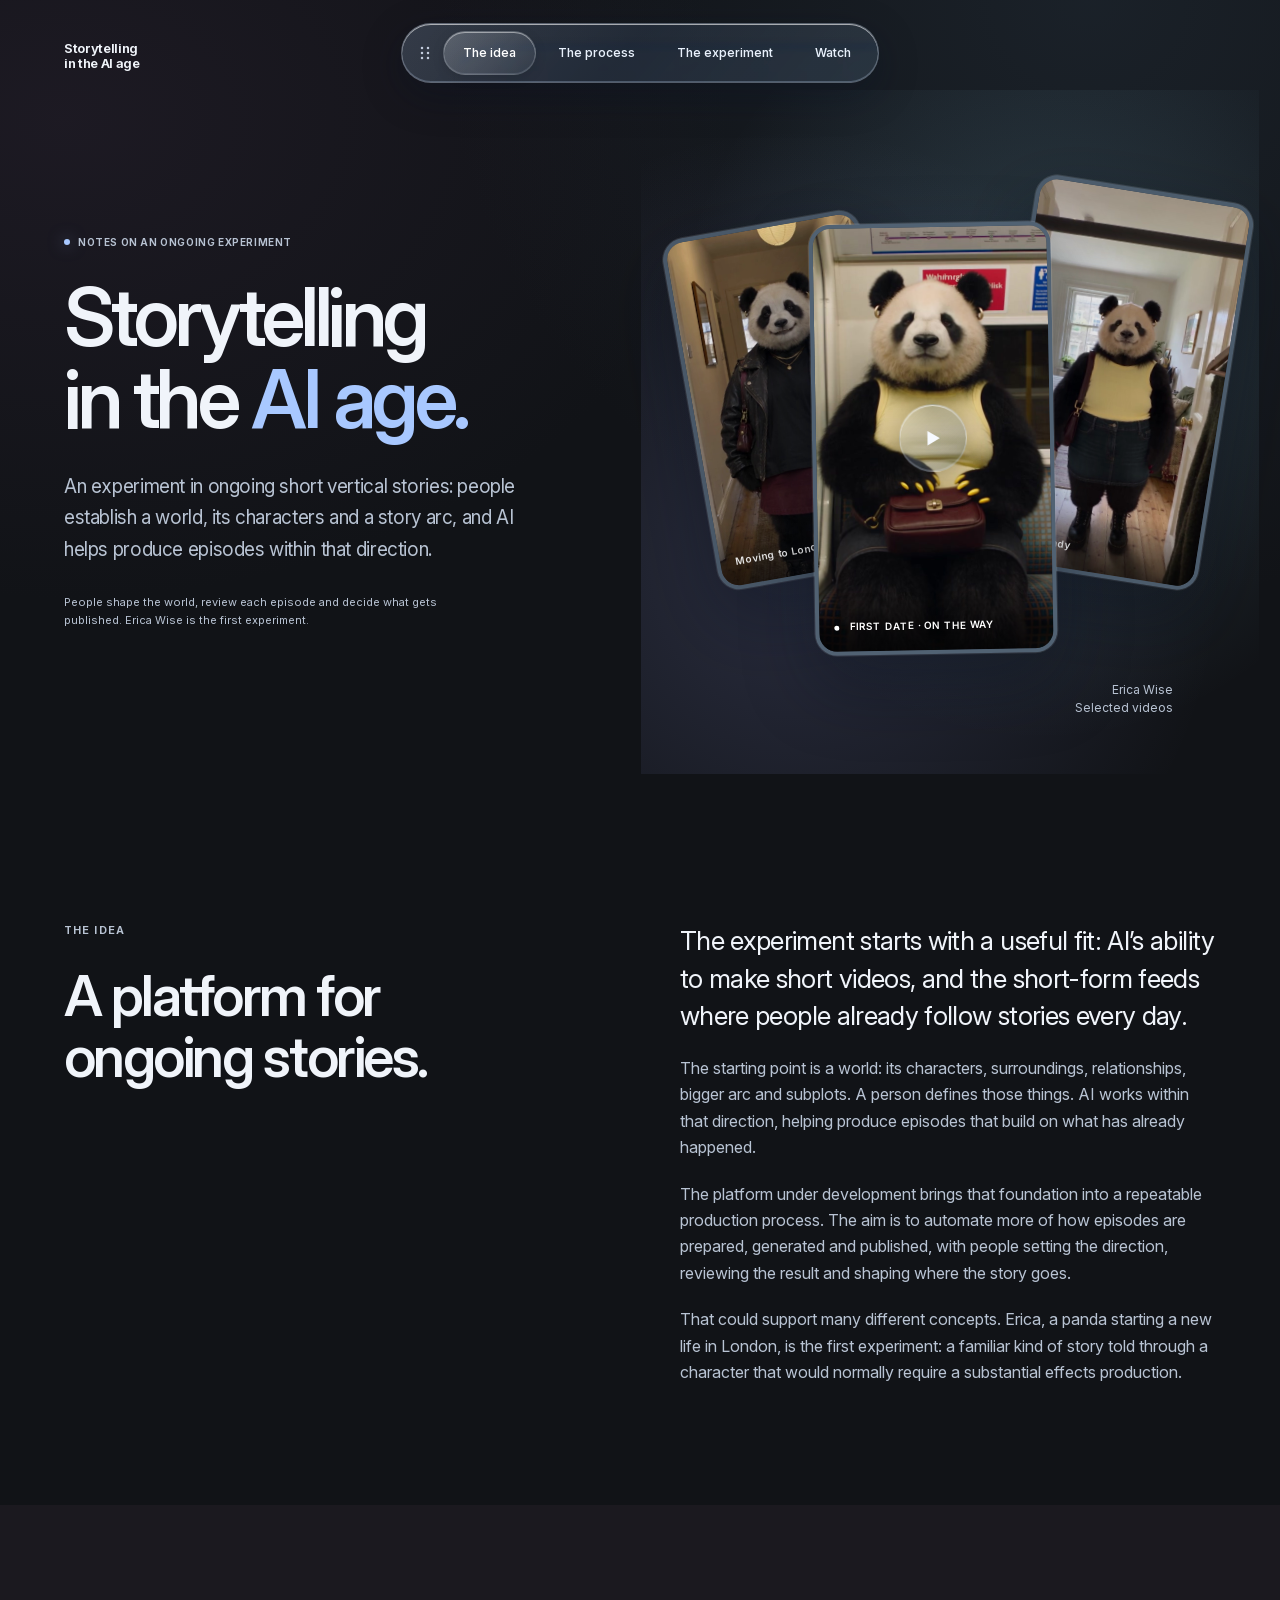
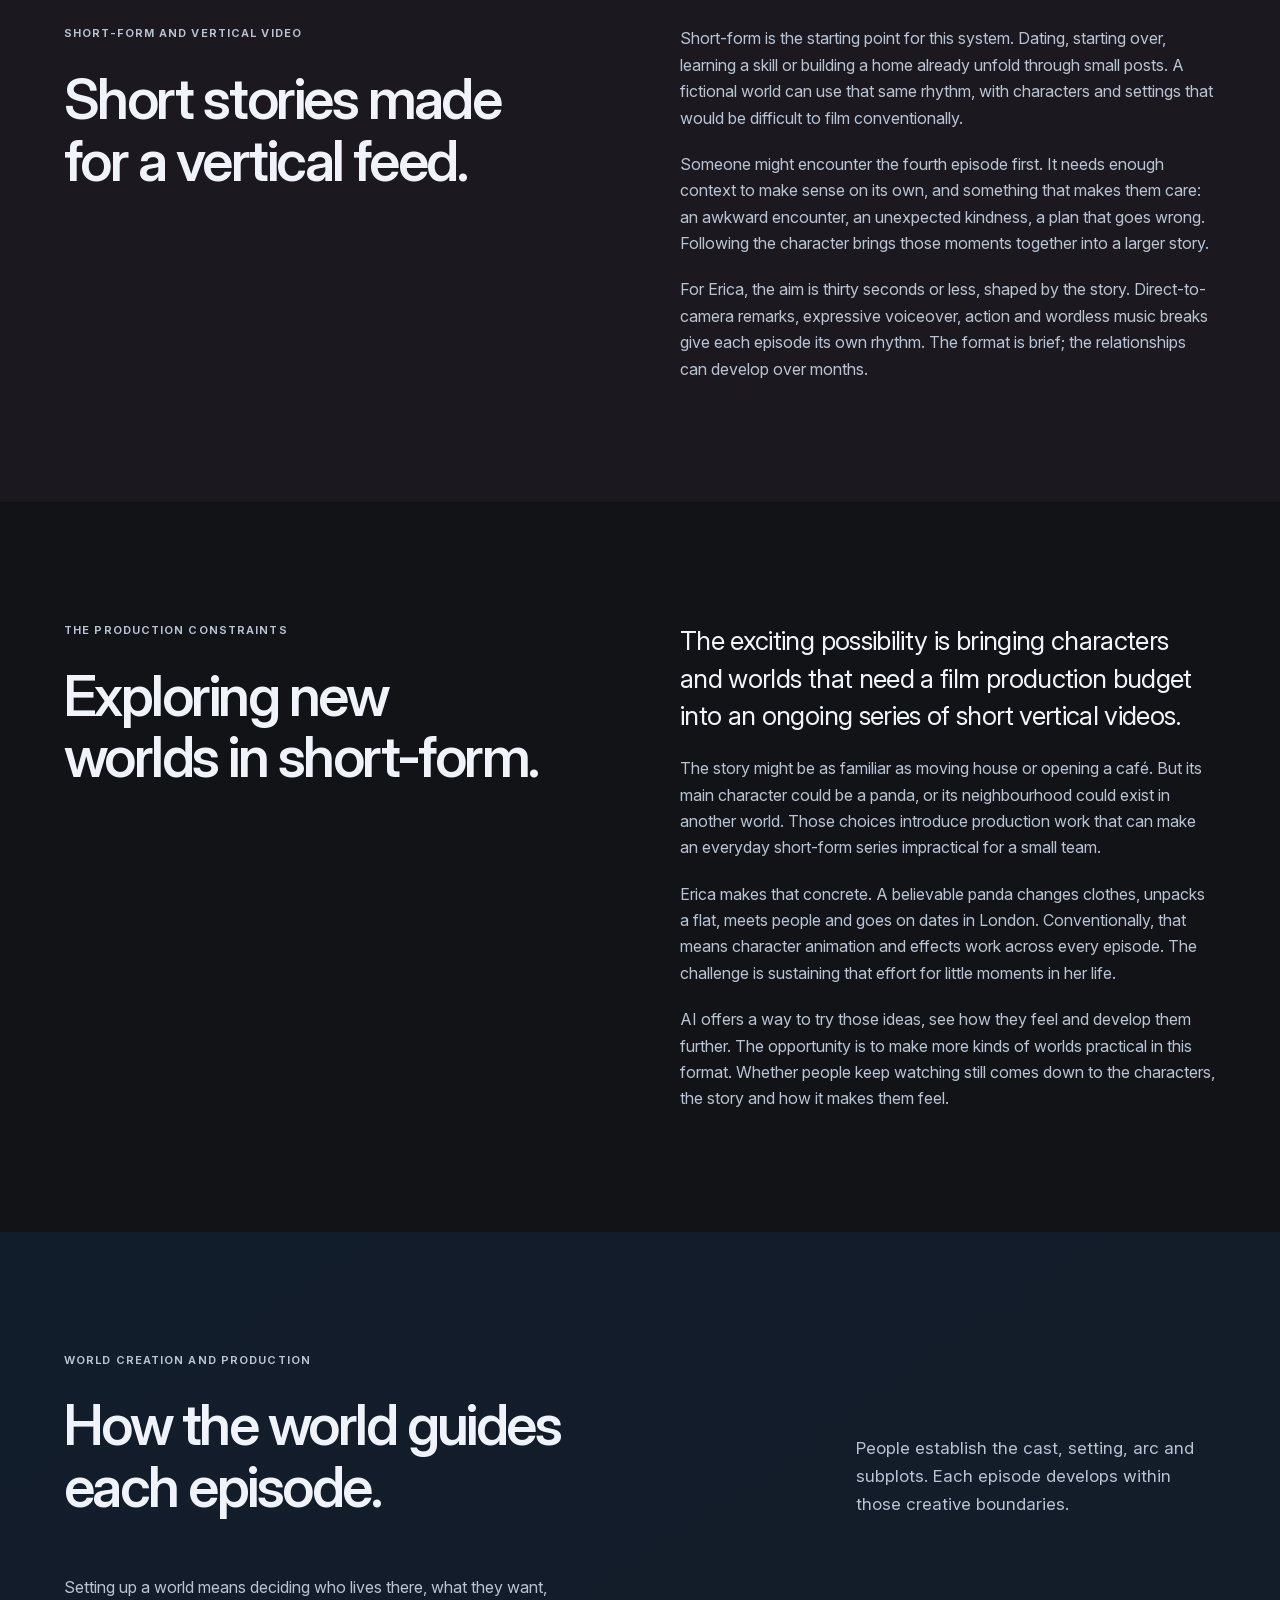
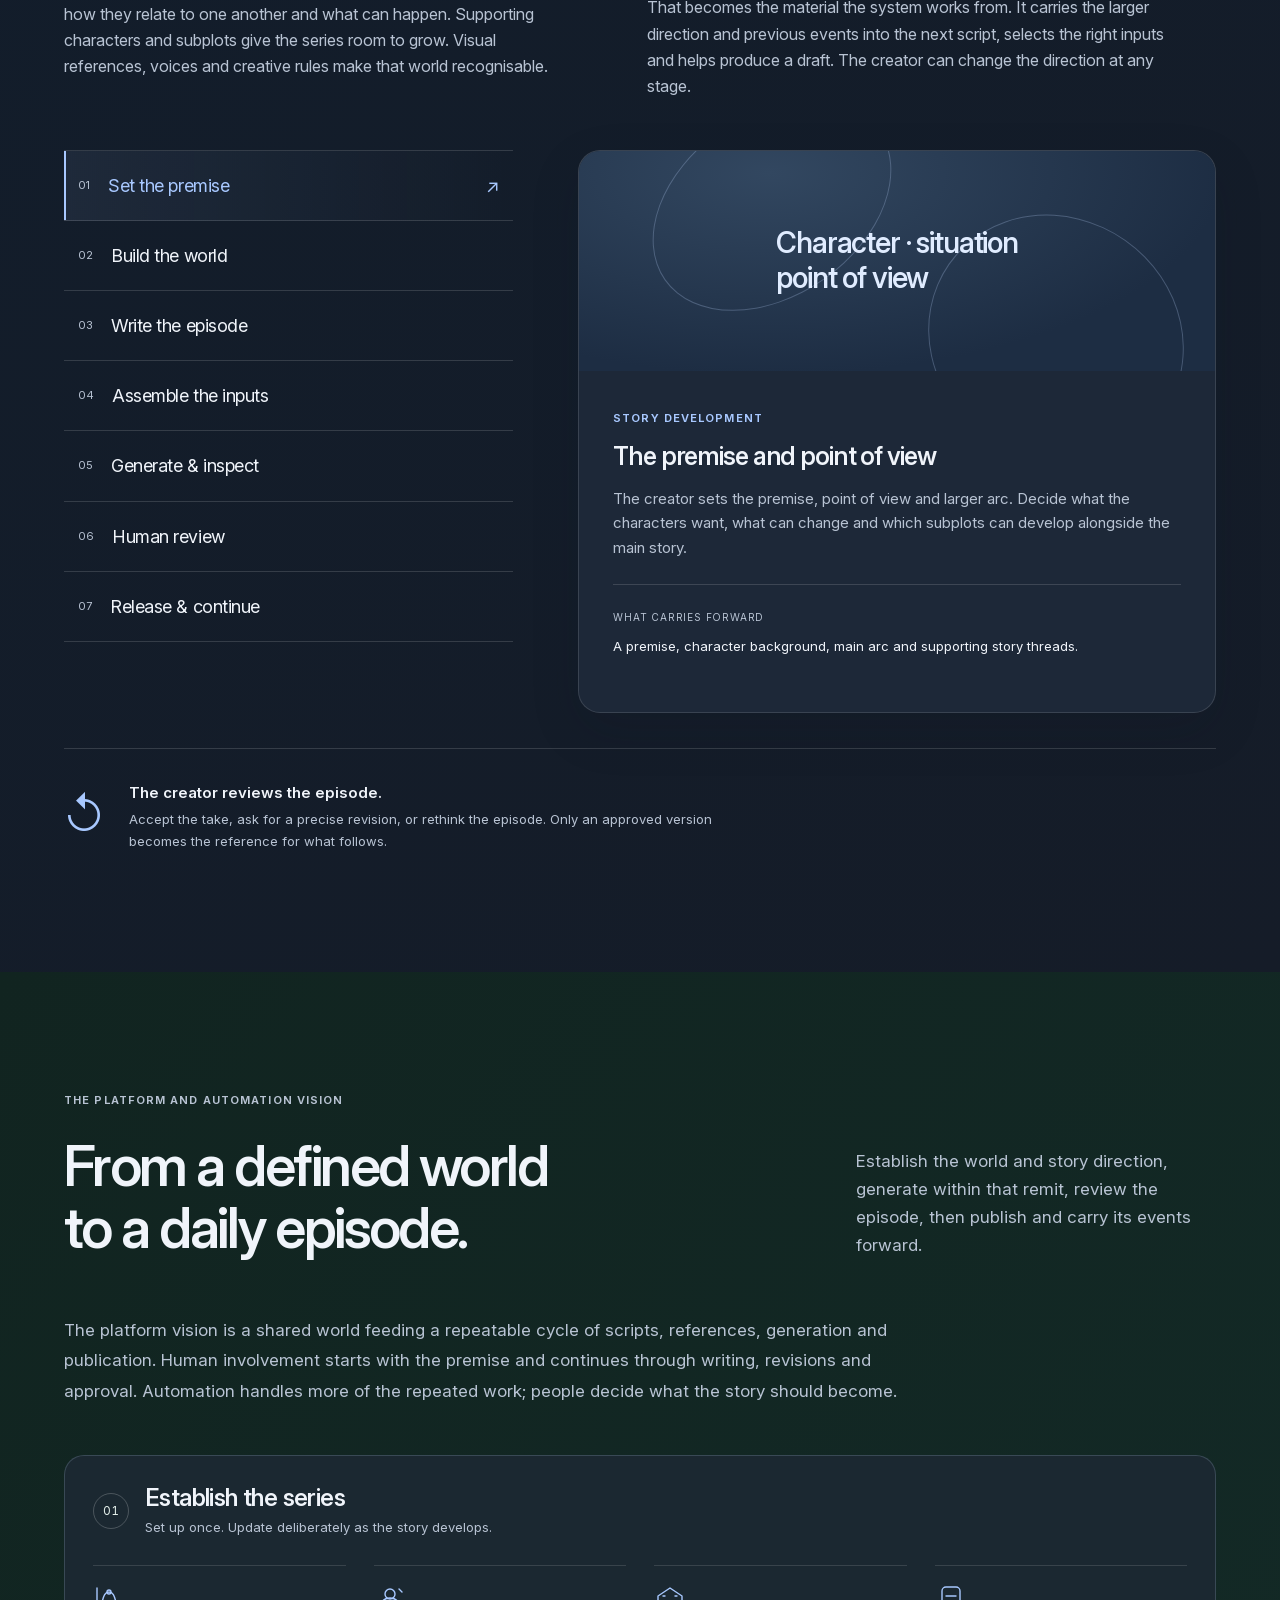
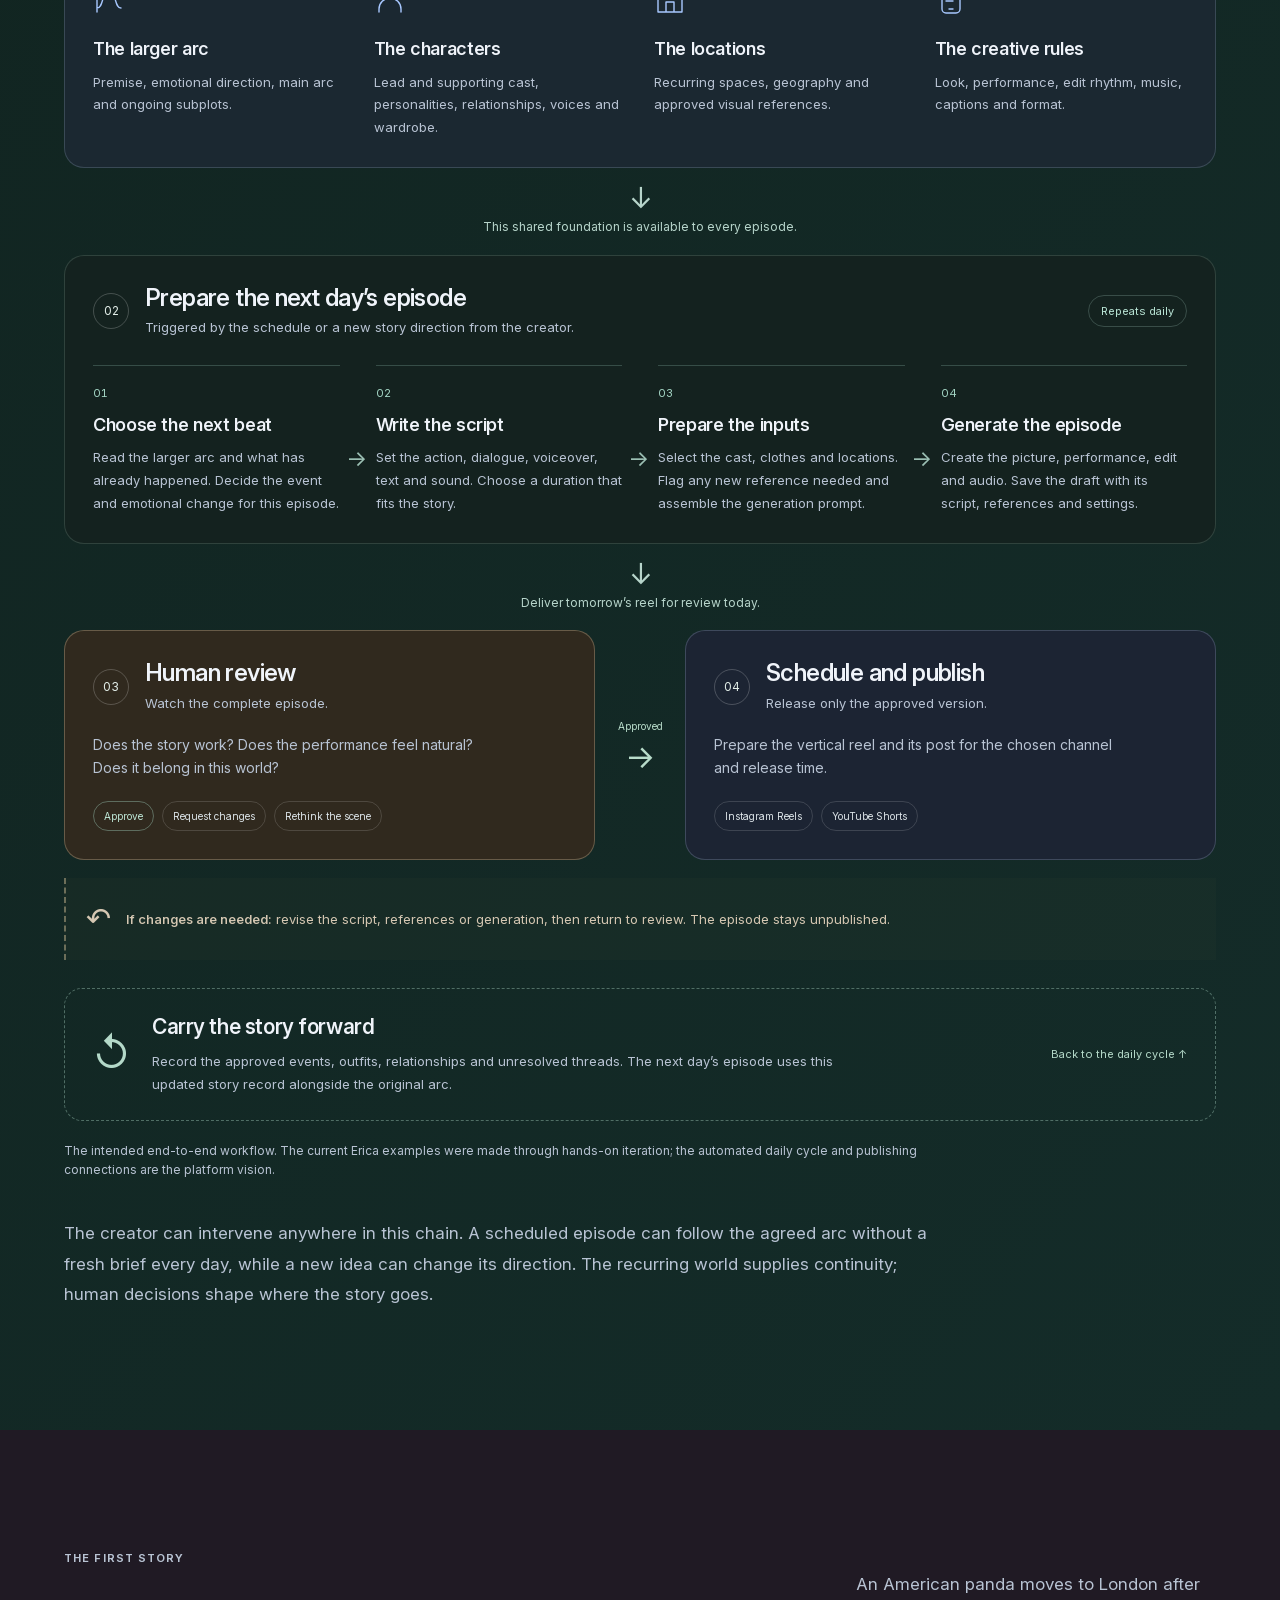
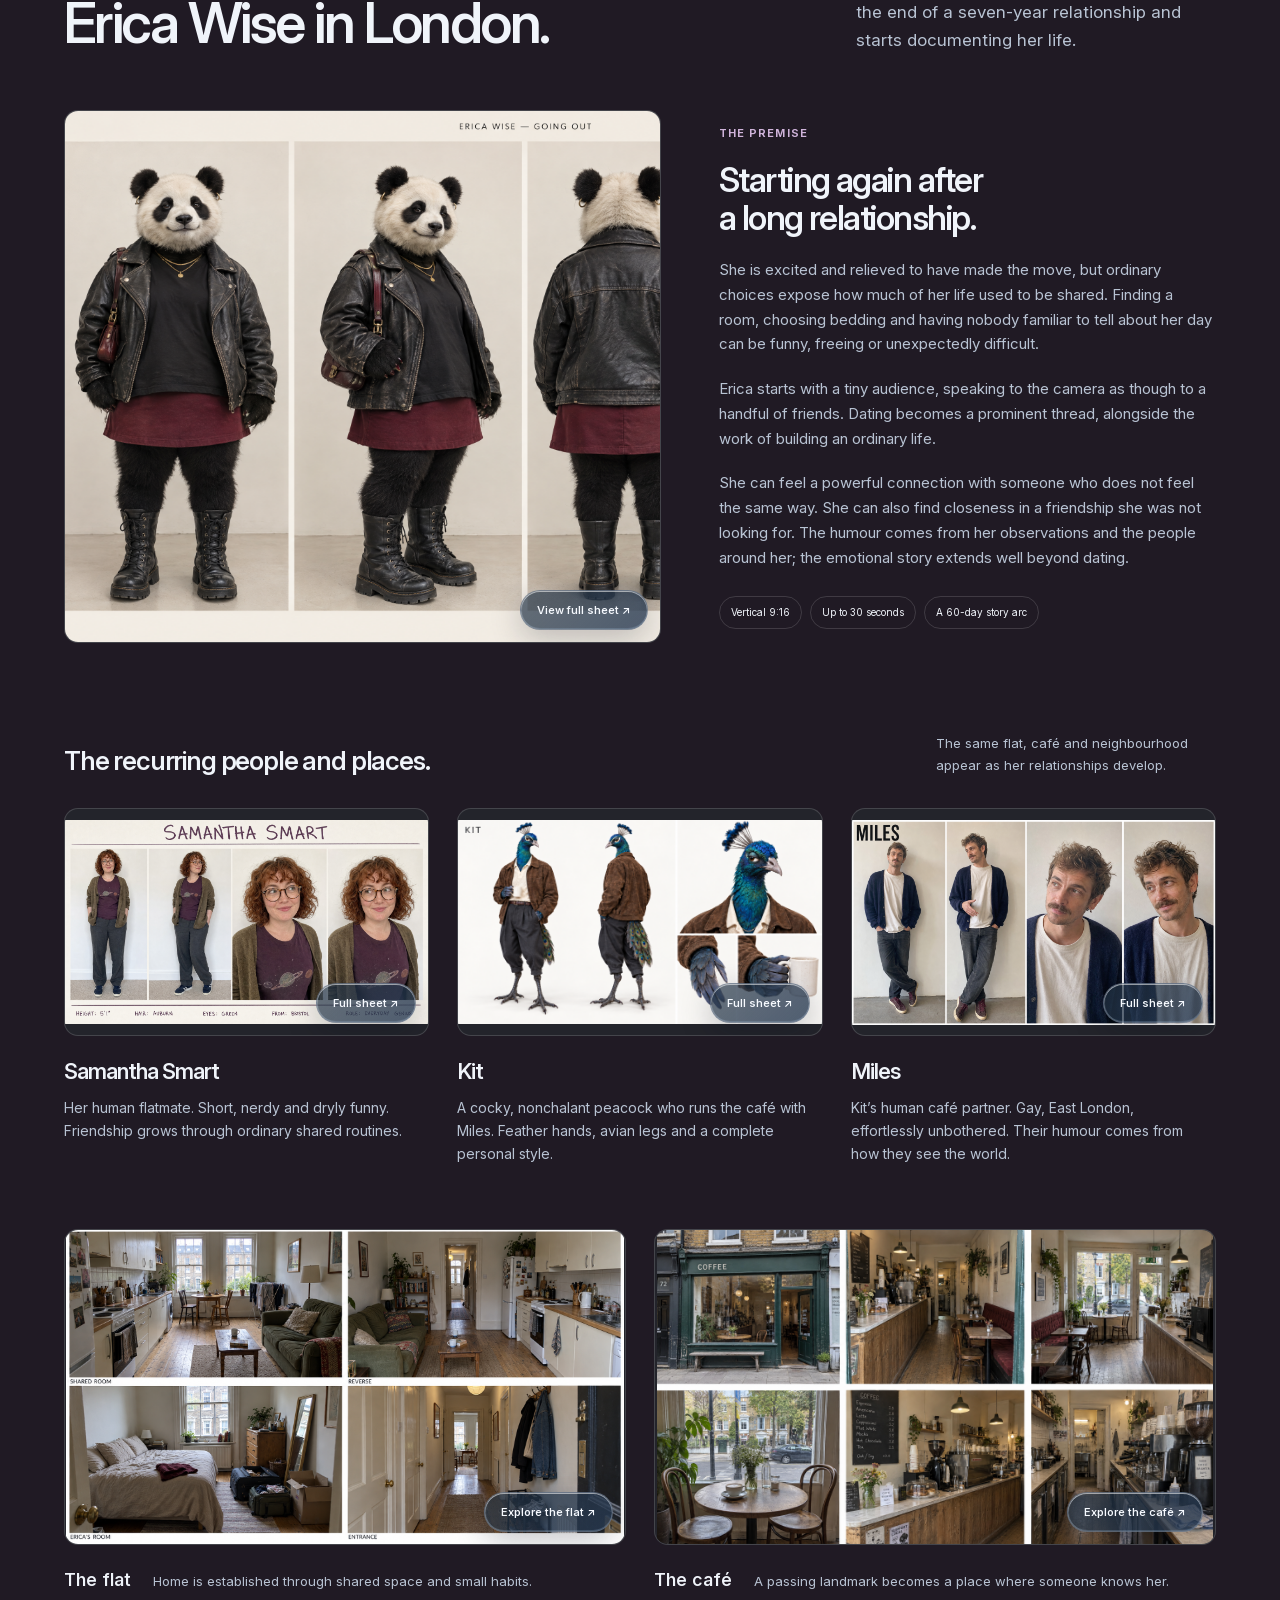
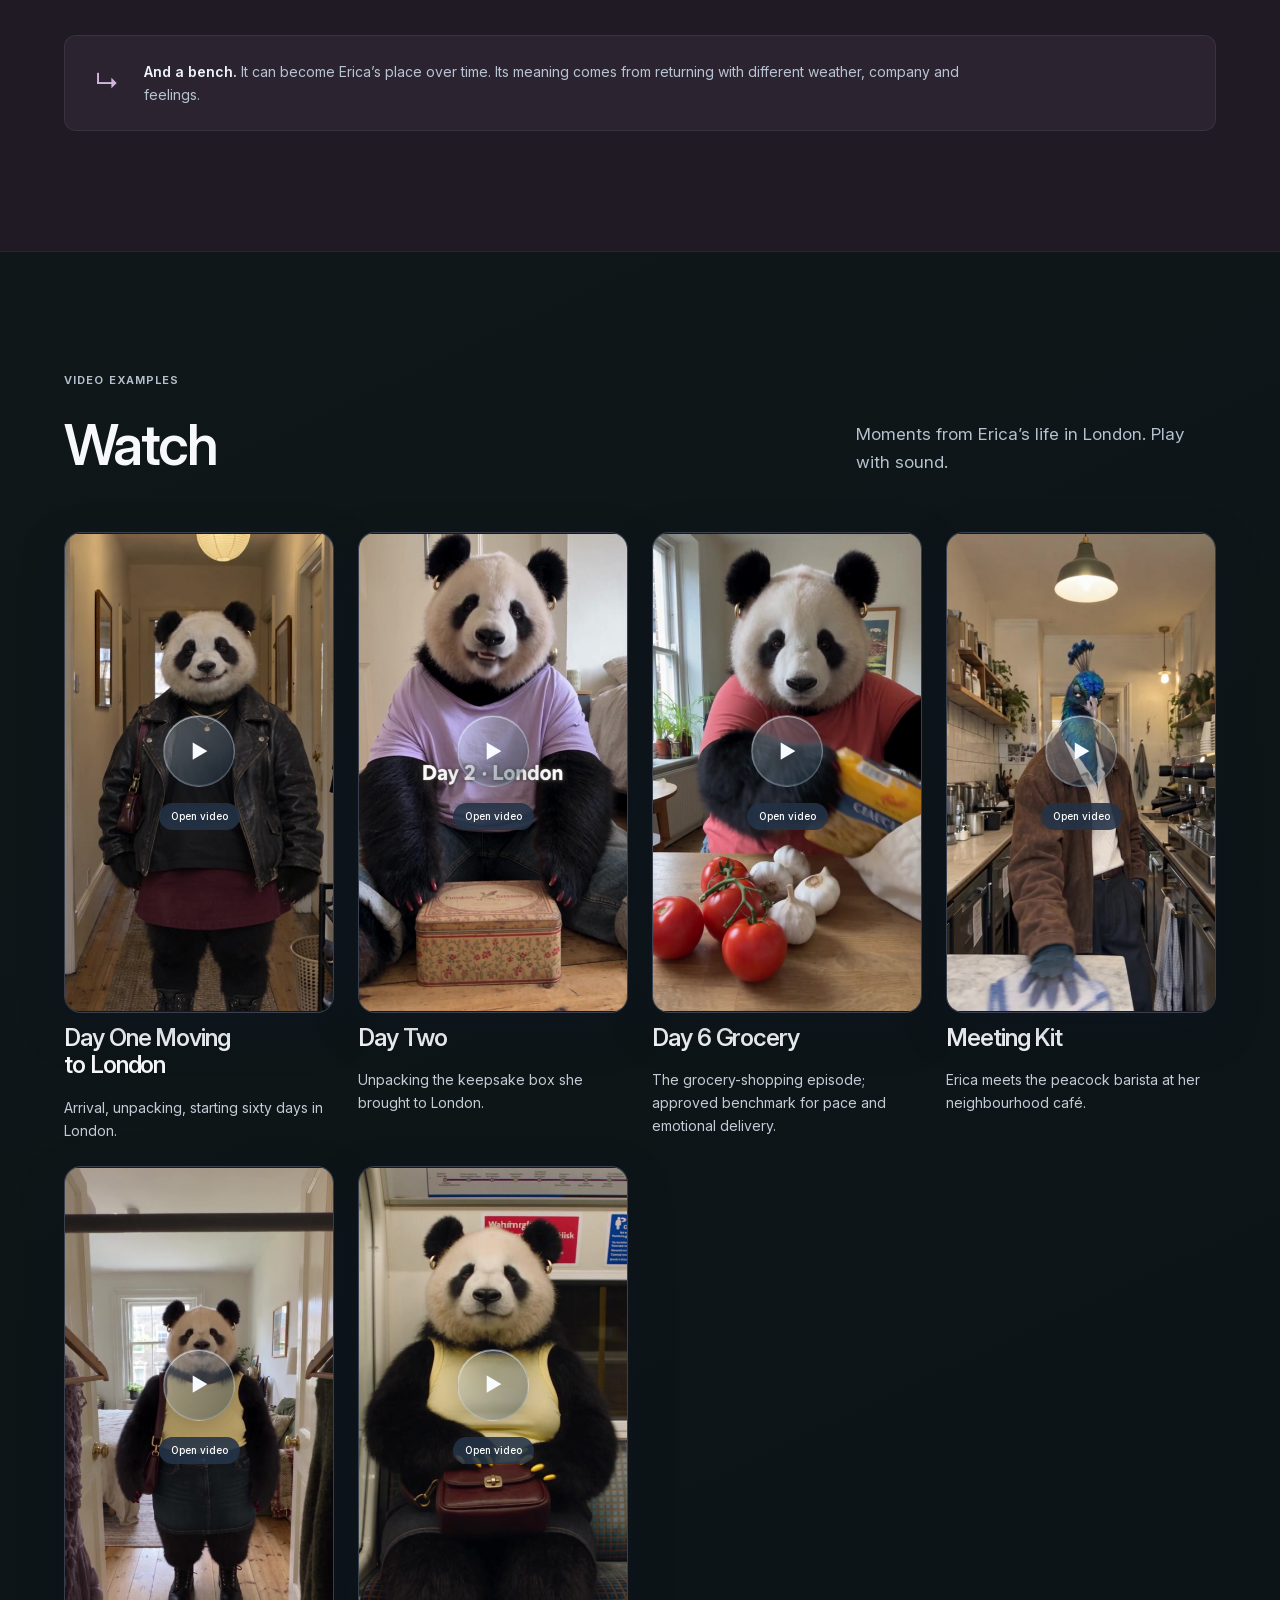
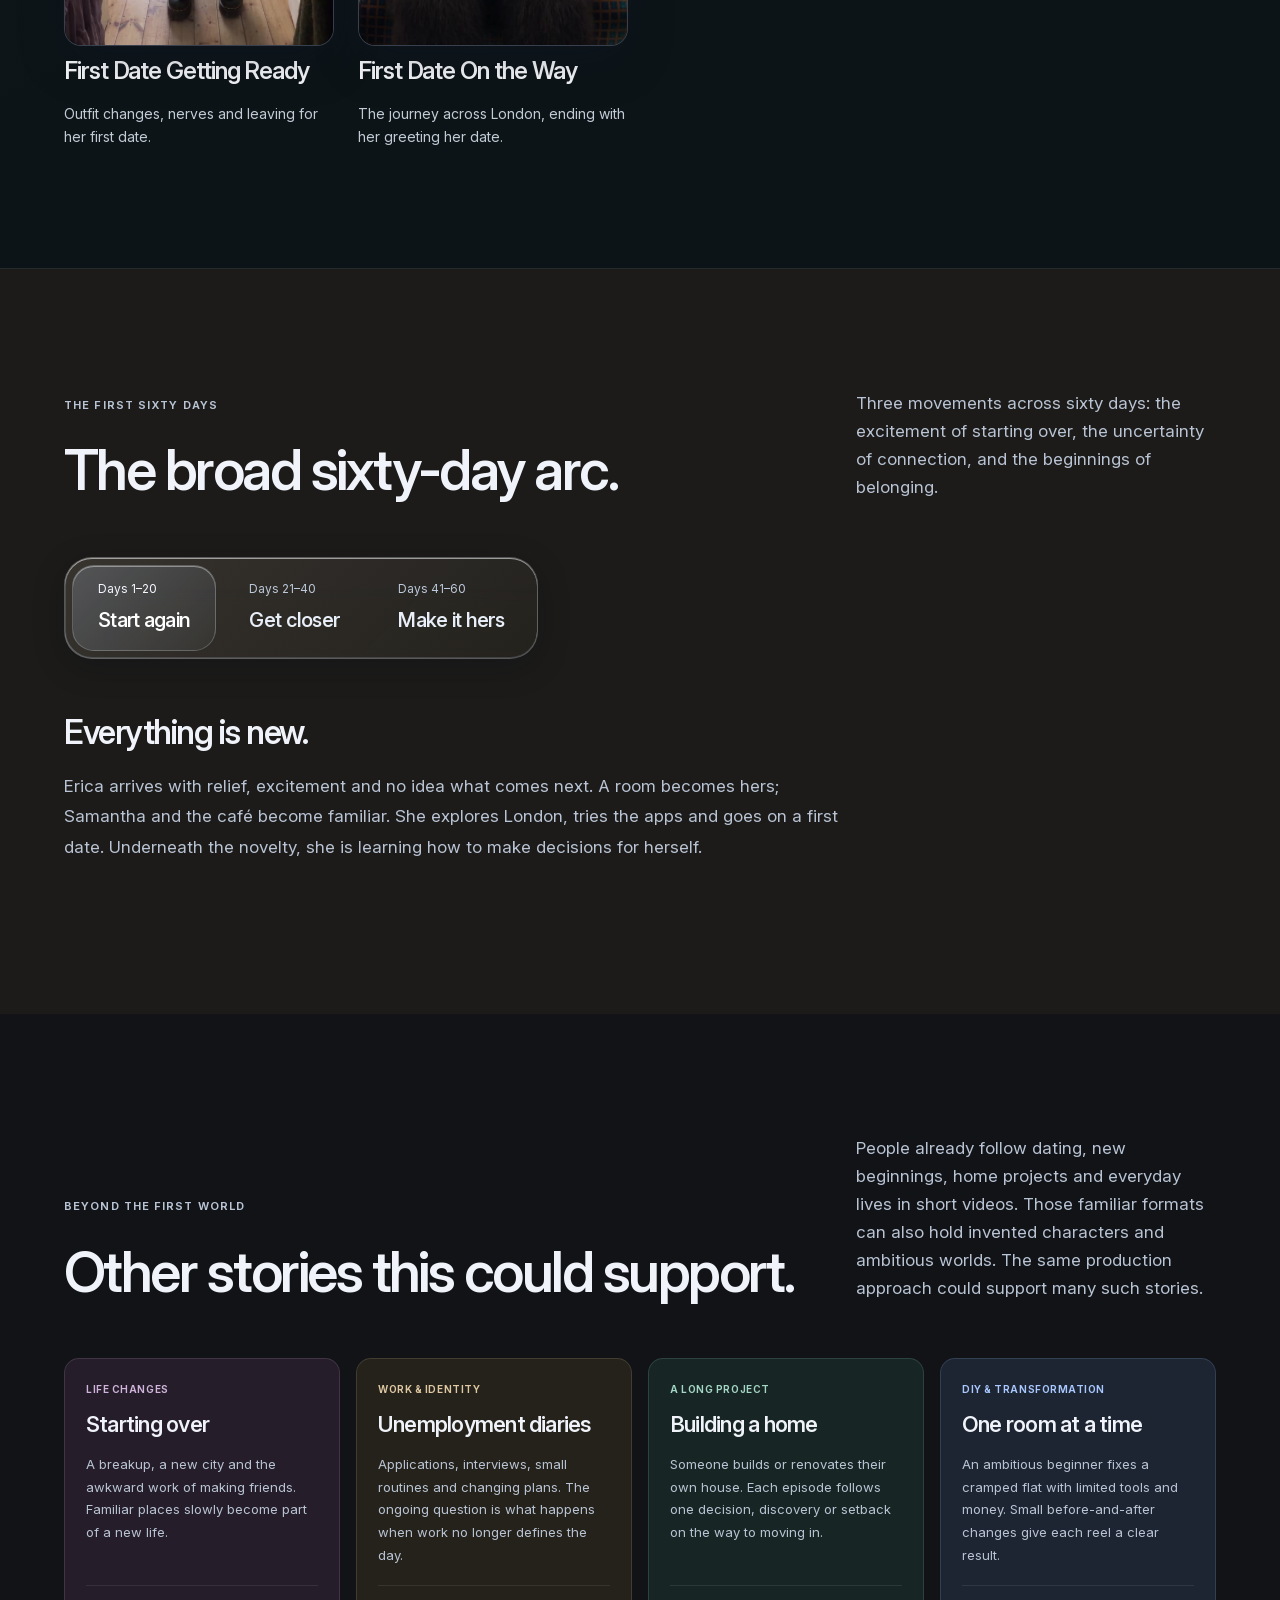
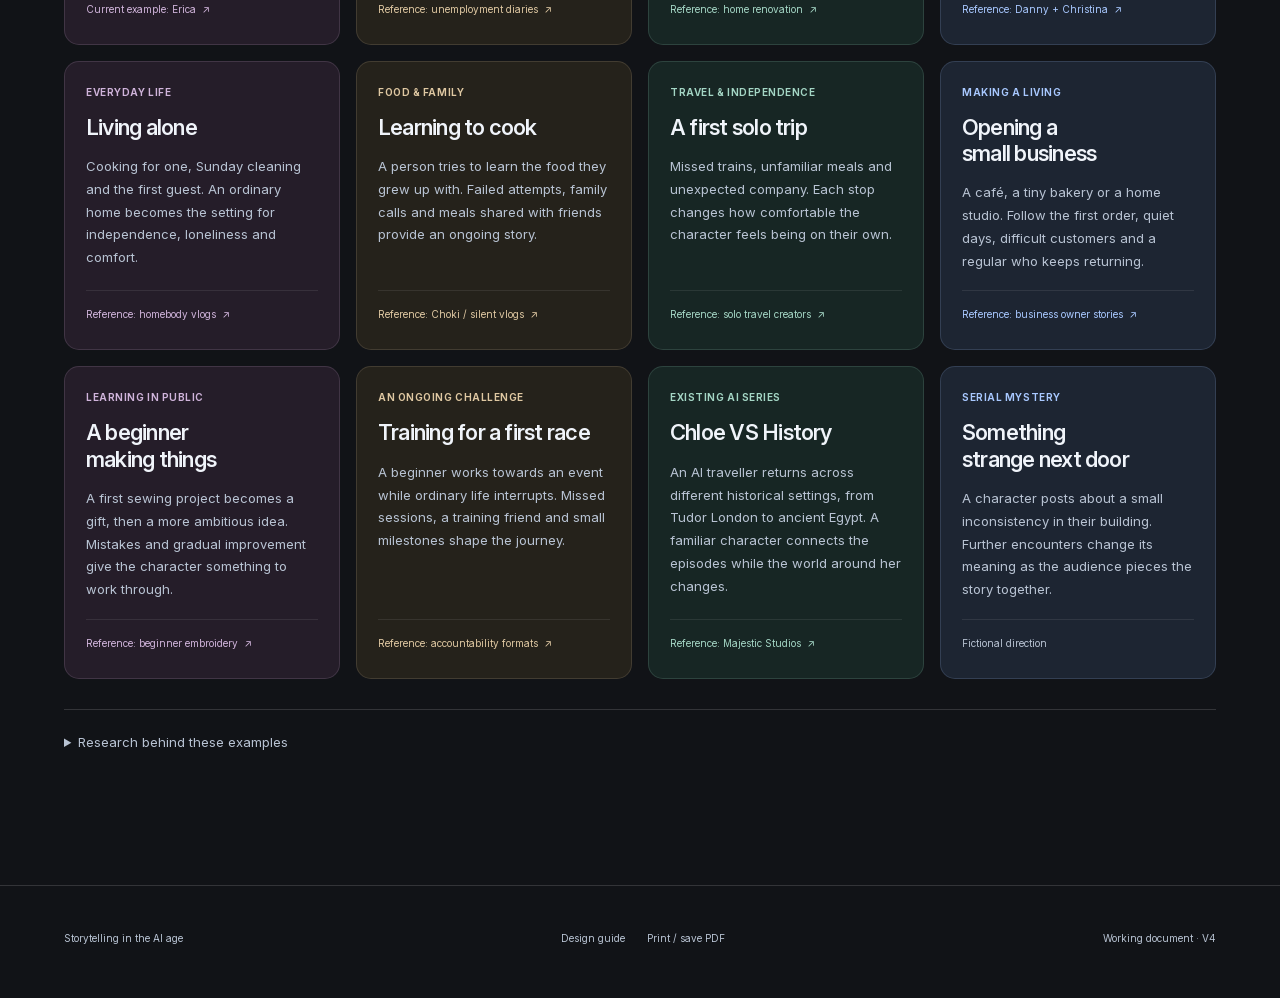
==== index.html @ d8ce2e2e "Publish storytelling experiment with six Erica reels" ====
<!doctype html>
<html lang="en">
<head>
  <meta charset="utf-8"><meta name="viewport" content="width=device-width,initial-scale=1">
  <meta name="description" content="Building a platform for ongoing short vertical stories: people define the world and direction, AI helps produce episodes, and humans review what gets published.">
  <title>Storytelling in the AI age: Notes on an ongoing experiment</title>
  <link rel="icon" href="shared/assets/mark.svg" type="image/svg+xml"><link rel="stylesheet" href="styles.css"><link rel="stylesheet" href="dark.css?v=3.4"><link rel="stylesheet" href="reels.css?v=5"><meta name="theme-color" content="#111317">
  <script defer src="shared/vendor/liquid-glass.js"></script><script defer src="app.js?v=5"></script><script defer src="navigation.js?v=2"></script><script defer src="reels.js?v=8"></script>
</head>
<body>
<a class="skip" href="#main">Skip to content</a>
<header class="site-header"><a class="wordmark" href="#top" aria-label="Document beginning"><span>Storytelling<br>in the AI age</span></a><nav class="glass-nav" aria-label="Main navigation"><a href="#top">The idea</a><a href="#system">The process</a><a href="#erica">The experiment</a><a href="#films">Watch</a></nav></header>
<main id="main">
<section class="hero wrap" id="top">
  <div class="hero-copy"><p class="eyebrow"><span class="signal"></span> Notes on an ongoing experiment</p><h1>Storytelling<br>in the <em>AI age.</em></h1><p class="hero-lead">An experiment in ongoing short vertical stories: people establish a world, its characters and a story arc, and AI helps produce episodes within that direction.</p><p class="hero-note">People shape the world, review each episode and decide what gets published. Erica Wise is the first experiment.</p></div>
  <div class="hero-art" aria-label="Moments from Erica’s selected videos"><figure class="hero-frame back-left"><img src="assets/day-one-replacement/day-one-c3a3596697d7.jpg" alt="Erica ready to leave her London flat" fetchpriority="high"><figcaption>Moving to London</figcaption></figure><figure class="hero-frame back-right"><img src="assets/getting-ready-replacement/getting-ready-f416bc285221.jpg" alt="Erica getting ready at home"><figcaption>Getting ready</figcaption></figure><figure class="hero-frame front"><img src="assets/on-the-way-replacement/on-the-way-5e70b127f445.jpg" alt="Erica on her way to her first date"><figcaption><span class="record-dot"></span> FIRST DATE · ON THE WAY</figcaption><a class="hero-play glass-control" href="#films" aria-label="Watch Erica’s selected videos">▶</a></figure><span class="orbit-note">Erica Wise<br>Selected videos</span></div>
</section>
<section id="idea" class="section wrap essay-grid"><div><p class="eyebrow">The idea</p><h2>A platform for ongoing stories.</h2></div><div class="reading"><p class="large">The experiment starts with a useful fit: AI’s ability to make short videos, and the short-form feeds where people already follow stories every day.</p><p>The starting point is a world: its characters, surroundings, relationships, bigger arc and subplots. A person defines those things. AI works within that direction, helping produce episodes that build on what has already happened.</p><p>The platform under development brings that foundation into a repeatable production process. The aim is to automate more of how episodes are prepared, generated and published, with people setting the direction, reviewing the result and shaping where the story goes.</p><p>That could support many different concepts. Erica, a panda starting a new life in London, is the first experiment: a familiar kind of story told through a character that would normally require a substantial effects production.</p></div></section>

<section id="format" class="section format-section"><div class="wrap essay-grid"><div><p class="eyebrow">Short-form and vertical video</p><h2>Short stories made<br>for a vertical feed.</h2></div><div class="reading"><p>Short-form is the starting point for this system. Dating, starting over, learning a skill or building a home already unfold through small posts. A fictional world can use that same rhythm, with characters and settings that would be difficult to film conventionally.</p><p>Someone might encounter the fourth episode first. It needs enough context to make sense on its own, and something that makes them care: an awkward encounter, an unexpected kindness, a plan that goes wrong. Following the character brings those moments together into a larger story.</p><p>For Erica, the aim is thirty seconds or less, shaped by the story. Direct-to-camera remarks, expressive voiceover, action and wordless music breaks give each episode its own rhythm. The format is brief; the relationships can develop over months.</p></div></div></section>

<section id="possibility" class="section wrap essay-grid"><div><p class="eyebrow">The production constraints</p><h2>Exploring new worlds in short-form.</h2></div><div class="reading"><p class="large">The exciting possibility is bringing characters and worlds that need a film production budget into an ongoing series of short vertical videos.</p><p>The story might be as familiar as moving house or opening a café. But its main character could be a panda, or its neighbourhood could exist in another world. Those choices introduce production work that can make an everyday short-form series impractical for a small team.</p><p>Erica makes that concrete. A believable panda changes clothes, unpacks a flat, meets people and goes on dates in London. Conventionally, that means character animation and effects work across every episode. The challenge is sustaining that effort for little moments in her life.</p><p>AI offers a way to try those ideas, see how they feel and develop them further. The opportunity is to make more kinds of worlds practical in this format. Whether people keep watching still comes down to the characters, the story and how it makes them feel.</p></div></section>

<section id="system" class="section system-section"><div class="wrap"><div class="section-head"><div><p class="eyebrow">World creation and production</p><h2>How the world guides<br>each episode.</h2></div><p class="section-deck">People establish the cast, setting, arc and subplots. Each episode develops within those creative boundaries.</p></div>
<div class="process-context"><p>Setting up a world means deciding who lives there, what they want, how they relate to one another and what can happen. Supporting characters and subplots give the series room to grow. Visual references, voices and creative rules make that world recognisable.</p><p>That becomes the material the system works from. It carries the larger direction and previous events into the next script, selects the right inputs and helps produce a draft. The creator can change the direction at any stage.</p></div>
<div class="pipeline" aria-label="Explore the seven production stages"><div class="stage-list" role="tablist" aria-label="Production stages" aria-orientation="vertical">
<button role="tab" id="stage-0" aria-controls="stage-panel" aria-selected="true" data-stage="0"><span>01</span> Set the premise <span class="stage-arrow">↗</span></button>
<button role="tab" id="stage-1" aria-controls="stage-panel" aria-selected="false" tabindex="-1" data-stage="1"><span>02</span> Build the world <span class="stage-arrow">↗</span></button>
<button role="tab" id="stage-2" aria-controls="stage-panel" aria-selected="false" tabindex="-1" data-stage="2"><span>03</span> Write the episode <span class="stage-arrow">↗</span></button>
<button role="tab" id="stage-3" aria-controls="stage-panel" aria-selected="false" tabindex="-1" data-stage="3"><span>04</span> Assemble the inputs <span class="stage-arrow">↗</span></button>
<button role="tab" id="stage-4" aria-controls="stage-panel" aria-selected="false" tabindex="-1" data-stage="4"><span>05</span> Generate & inspect <span class="stage-arrow">↗</span></button>
<button role="tab" id="stage-5" aria-controls="stage-panel" aria-selected="false" tabindex="-1" data-stage="5"><span>06</span> Human review <span class="stage-arrow">↗</span></button>
<button role="tab" id="stage-6" aria-controls="stage-panel" aria-selected="false" tabindex="-1" data-stage="6"><span>07</span> Release & continue <span class="stage-arrow">↗</span></button></div>
<div id="stage-panel" role="tabpanel" aria-labelledby="stage-0" tabindex="0"><div class="stage-visual" id="stage-visual"><span class="stage-glyph">Character · situation<br>point of view</span></div><div class="stage-body"><span class="label" id="stage-status">Story development</span><h3 id="stage-title">The premise and point of view</h3><p id="stage-description">The creator sets the premise, point of view and larger arc. Decide what the characters want, what can change and which subplots can develop alongside the main story.</p><div class="stage-output"><span>What carries forward</span><p id="stage-output">A premise, character background, main arc and supporting story threads.</p></div></div></div></div>
<div class="human-loop"><span class="loop-symbol" aria-hidden="true">↺</span><div><strong>The creator reviews the episode.</strong><p>Accept the take, ask for a precise revision, or rethink the episode. Only an approved version becomes the reference for what follows.</p></div></div>
<noscript><p>The workflow is: premise → world → script → reference package → generation and inspection → human approval → release and continuity.</p></noscript>
</div></section>

<section id="automation" class="section automation-section"><div class="wrap">
<div class="section-head"><div><p class="eyebrow">The platform and automation vision</p><h2>From a defined world<br>to a daily episode.</h2></div><p class="section-deck">Establish the world and story direction, generate within that remit, review the episode, then publish and carry its events forward.</p></div>
<p class="automation-intro">The platform vision is a shared world feeding a repeatable cycle of scripts, references, generation and publication. Human involvement starts with the premise and continues through writing, revisions and approval. Automation handles more of the repeated work; people decide what the story should become.</p>
<figure class="automation-map" aria-labelledby="automation-caption">
<div class="foundation-block"><div class="map-heading"><span class="map-number">01</span><div><h3>Establish the series</h3><p>Set up once. Update deliberately as the story develops.</p></div></div>
<div class="foundation-grid">
<div><svg viewBox="0 0 32 32" aria-hidden="true"><path d="M4 24c7 0 4-16 12-16s5 16 12 16M4 28V4"/><circle cx="16" cy="8" r="2"/></svg><h4>The larger arc</h4><p>Premise, emotional direction, main arc and ongoing subplots.</p></div>
<div><svg viewBox="0 0 32 32" aria-hidden="true"><circle cx="16" cy="10" r="5"/><path d="M5 28v-3a11 11 0 0 1 22 0v3M25 5l3 3"/></svg><h4>The characters</h4><p>Lead and supporting cast, personalities, relationships, voices and wardrobe.</p></div>
<div><svg viewBox="0 0 32 32" aria-hidden="true"><path d="M4 28V12l12-8 12 8v16H4Zm8 0V18h8v10M9 12h2m10 0h2"/></svg><h4>The locations</h4><p>Recurring spaces, geography and approved visual references.</p></div>
<div><svg viewBox="0 0 32 32" aria-hidden="true"><rect x="7" y="3" width="18" height="26" rx="4"/><path d="M11 12h10M11 17h7M14 25h4"/></svg><h4>The creative rules</h4><p>Look, performance, edit rhythm, music, captions and format.</p></div>
</div></div>
<div class="flow-connector"><span aria-hidden="true">↓</span><p>This shared foundation is available to every episode.</p></div>
<div class="daily-block"><div class="map-heading"><span class="map-number">02</span><div><h3>Prepare the next day’s episode</h3><p>Triggered by the schedule or a new story direction from the creator.</p></div><span class="cadence-label">Repeats daily</span></div>
<ol class="daily-flow">
<li><span class="step-index">01</span><h4>Choose the next beat</h4><p>Read the larger arc and what has already happened. Decide the event and emotional change for this episode.</p></li>
<li><span class="step-index">02</span><h4>Write the script</h4><p>Set the action, dialogue, voiceover, text and sound. Choose a duration that fits the story.</p></li>
<li><span class="step-index">03</span><h4>Prepare the inputs</h4><p>Select the cast, clothes and locations. Flag any new reference needed and assemble the generation prompt.</p></li>
<li><span class="step-index">04</span><h4>Generate the episode</h4><p>Create the picture, performance, edit and audio. Save the draft with its script, references and settings.</p></li>
</ol></div>
<div class="flow-connector"><span aria-hidden="true">↓</span><p>Deliver tomorrow’s reel for review today.</p></div>
<div class="review-release">
<div class="review-node"><div class="map-heading"><span class="map-number">03</span><div><h3>Human review</h3><p>Watch the complete episode.</p></div></div><p>Does the story work? Does the performance feel natural? Does it belong in this world?</p><div class="review-decisions"><span>Approve</span><span>Request changes</span><span>Rethink the scene</span></div></div>
<div class="approval-arrow"><span>Approved</span><b aria-hidden="true">→</b></div>
<div class="publish-node"><div class="map-heading"><span class="map-number">04</span><div><h3>Schedule and publish</h3><p>Release only the approved version.</p></div></div><p>Prepare the vertical reel and its post for the chosen channel and release time.</p><div class="release-formats"><span>Instagram Reels</span><span>YouTube Shorts</span></div></div>
</div>
<div class="revision-route"><span aria-hidden="true">↶</span><p><strong>If changes are needed:</strong> revise the script, references or generation, then return to review. The episode stays unpublished.</p></div>
<div class="continuity-loop"><span aria-hidden="true">↺</span><div><h3>Carry the story forward</h3><p>Record the approved events, outfits, relationships and unresolved threads. The next day’s episode uses this updated story record alongside the original arc.</p></div><span class="return-label">Back to the daily cycle ↑</span></div>
<figcaption id="automation-caption">The intended end-to-end workflow. The current Erica examples were made through hands-on iteration; the automated daily cycle and publishing connections are the platform vision.</figcaption>
</figure>
<p class="automation-outro">The creator can intervene anywhere in this chain. A scheduled episode can follow the agreed arc without a fresh brief every day, while a new idea can change its direction. The recurring world supplies continuity; human decisions shape where the story goes.</p>
</div></section>

<section id="erica" class="section wrap"><div class="section-head"><div><p class="eyebrow">The first story</p><h2>Erica Wise in London.</h2></div><p class="section-deck">An American panda moves to London after the end of a seven-year relationship and starts documenting her life.</p></div>
<div class="erica-feature"><button class="sheet-button erica-sheet" data-image="shared/assets/going-out.png" data-caption="Erica Wise · approved going-out wardrobe" aria-label="Enlarge Erica's approved going-out sheet"><img src="shared/assets/going-out.png" alt="Erica, a realistic panda in a leather jacket, burgundy skirt and boots, shown from several angles" loading="lazy"><span class="expand">View full sheet ↗</span></button><div class="erica-story"><p class="label">The premise</p><h3>Starting again after<br>a long relationship.</h3><p>She is excited and relieved to have made the move, but ordinary choices expose how much of her life used to be shared. Finding a room, choosing bedding and having nobody familiar to tell about her day can be funny, freeing or unexpectedly difficult.</p><p>Erica starts with a tiny audience, speaking to the camera as though to a handful of friends. Dating becomes a prominent thread, alongside the work of building an ordinary life.</p><p>She can feel a powerful connection with someone who does not feel the same way. She can also find closeness in a friendship she was not looking for. The humour comes from her observations and the people around her; the emotional story extends well beyond dating.</p><div class="inline-facts"><span>Vertical 9:16</span><span>Up to 30 seconds</span><span>A 60-day story arc</span></div></div></div>
<div class="world-heading"><h3>The recurring people and places.</h3><p>The same flat, café and neighbourhood appear as her relationships develop.</p></div>
<div class="cast-grid">
<article><button class="sheet-button" data-image="shared/assets/samantha.png" data-caption="Samantha Smart · approved GPT-2 v004 character sheet"><img src="shared/assets/samantha.png" alt="Samantha's approved character sheet" loading="lazy"><span class="expand">Full sheet ↗</span></button><h4>Samantha Smart</h4><p>Her human flatmate. Short, nerdy and dryly funny. Friendship grows through ordinary shared routines.</p></article>
<article><button class="sheet-button" data-image="shared/assets/kit.png" data-caption="Kit · approved peacock character sheet"><img src="shared/assets/kit.png" alt="Kit's approved peacock character sheet" loading="lazy"><span class="expand">Full sheet ↗</span></button><h4>Kit</h4><p>A cocky, nonchalant peacock who runs the café with Miles. Feather hands, avian legs and a complete personal style.</p></article>
<article><button class="sheet-button" data-image="shared/assets/miles.png" data-caption="Miles · approved GPT-2 text-only character sheet"><img src="shared/assets/miles.png" alt="Miles's approved character sheet" loading="lazy"><span class="expand">Full sheet ↗</span></button><h4>Miles</h4><p>Kit’s human café partner. Gay, East London, effortlessly unbothered. Their humour comes from how they see the world.</p></article></div>
<div class="location-grid"><figure><button class="sheet-button" data-image="shared/assets/apartment.png" data-caption="The apartment · approved location sheet"><img src="shared/assets/apartment.png" alt="Multiple views of Erica and Samantha's ordinary London flat" loading="lazy"><span class="expand">Explore the flat ↗</span></button><figcaption><strong>The flat</strong><span>Home is established through shared space and small habits.</span></figcaption></figure><figure><button class="sheet-button" data-image="shared/assets/cafe.png" data-caption="The neighbourhood café · approved location sheet"><img src="shared/assets/cafe.png" alt="The green-fronted independent café and its interior" loading="lazy"><span class="expand">Explore the café ↗</span></button><figcaption><strong>The café</strong><span>A passing landmark becomes a place where someone knows her.</span></figcaption></figure></div>
<div class="bench-note"><span class="small-symbol">↳</span><p><strong>And a bench.</strong> It can become Erica’s place over time. Its meaning comes from returning with different weather, company and feelings.</p></div>
</section>

<section id="films" class="section film-section"><div class="wrap"><div class="section-head"><div><p class="eyebrow">Video examples</p><h2>Watch</h2></div><p class="section-deck">Moments from Erica’s life in London. Play with sound.</p></div><div class="film-grid selected-finals">
<article class="film"><div class="video-shell"><video playsinline preload="none" data-film="day-one" poster="assets/day-one-replacement/day-one-c3a3596697d7.jpg" aria-label="Day One Moving to London"><source data-src="assets/day-one-replacement/day-one-c3a3596697d7.mp4" type="video/mp4"></video><button class="video-start" aria-label="Play Day One Moving to London"><span aria-hidden="true">▶</span><small>Open video</small></button></div><h3>Day One Moving to London</h3><p>Arrival, unpacking, starting sixty days in London.</p></article>
<article class="film"><div class="video-shell"><video playsinline preload="none" data-film="day-two" poster="assets/day-two-replacement/day-two-2009d650feff.jpg" aria-label="Day Two"><source data-src="assets/day-two-replacement/day-two-2009d650feff.mp4" type="video/mp4"></video><button class="video-start" aria-label="Play Day Two"><span aria-hidden="true">▶</span><small>Open video</small></button></div><h3>Day Two</h3><p>Unpacking the keepsake box she brought to London.</p></article>
<article class="film"><div class="video-shell"><video playsinline preload="none" data-film="grocery" poster="assets/grocery-replacement/grocery-7ae86b0bdb09.jpg" aria-label="Day 6 Grocery"><source data-src="assets/grocery-replacement/grocery-7ae86b0bdb09.mp4" type="video/mp4"></video><button class="video-start" aria-label="Play Day 6 Grocery"><span aria-hidden="true">▶</span><small>Open video</small></button></div><h3>Day 6 Grocery</h3><p>The grocery-shopping episode; approved benchmark for pace and emotional delivery.</p></article>
<article class="film"><div class="video-shell"><video playsinline preload="none" data-film="kit-introduction" poster="assets/kit-replacement/kit-c41dc4005098.jpg" aria-label="Meeting Kit"><source data-src="assets/kit-replacement/kit-c41dc4005098.mp4" type="video/mp4"></video><button class="video-start" aria-label="Play Meeting Kit"><span aria-hidden="true">▶</span><small>Open video</small></button></div><h3>Meeting Kit</h3><p>Erica meets the peacock barista at her neighbourhood café.</p></article>
<article class="film"><div class="video-shell"><video playsinline preload="none" data-film="first-date-getting-ready" poster="assets/getting-ready-replacement/getting-ready-f416bc285221.jpg" aria-label="First Date Getting Ready"><source data-src="assets/getting-ready-replacement/getting-ready-f416bc285221.mp4" type="video/mp4"></video><button class="video-start" aria-label="Play First Date Getting Ready"><span aria-hidden="true">▶</span><small>Open video</small></button></div><h3>First Date Getting Ready</h3><p>Outfit changes, nerves and leaving for her first date.</p></article>

<article class="film"><div class="video-shell"><video playsinline preload="none" data-film="first-date-on-the-way" poster="assets/on-the-way-replacement/on-the-way-5e70b127f445.jpg" aria-label="First Date On the Way"><source data-src="assets/on-the-way-replacement/on-the-way-5e70b127f445.mp4" type="video/mp4"></video><button class="video-start" aria-label="Play First Date On the Way"><span aria-hidden="true">▶</span><small>Open video</small></button></div><h3>First Date On the Way</h3><p>The journey across London, ending with her greeting her date.</p></article></div></div></section>

<section class="section wrap" id="arc"><div class="section-head"><div><p class="eyebrow">The first sixty days</p><h2>The broad sixty-day arc.</h2></div><p class="section-deck">Three movements across sixty days: the excitement of starting over, the uncertainty of connection, and the beginnings of belonging.</p></div><div class="arc-tabs" role="tablist" aria-label="Story phases"><button role="tab" id="arc-0" aria-controls="arc-panel" aria-selected="true" data-arc="0">Days 1–20 <span>Start again</span></button><button role="tab" id="arc-1" aria-controls="arc-panel" aria-selected="false" tabindex="-1" data-arc="1">Days 21–40 <span>Get closer</span></button><button role="tab" id="arc-2" aria-controls="arc-panel" aria-selected="false" tabindex="-1" data-arc="2">Days 41–60 <span>Make it hers</span></button></div><div id="arc-panel" role="tabpanel" aria-labelledby="arc-0" tabindex="0"></div></section>

<section class="section wrap" id="possibilities"><div class="section-head"><div><p class="eyebrow">Beyond the first world</p><h2>Other stories this could support.</h2></div><p class="section-deck">People already follow dating, new beginnings, home projects and everyday lives in short videos. Those familiar formats can also hold invented characters and ambitious worlds. The same production approach could support many such stories.</p></div><div class="genre-grid example-grid"><article><p class="label">Life changes</p><h3>Starting over</h3><p>A breakup, a new city and the awkward work of making friends. Familiar places slowly become part of a new life.</p><a class="example-reference" href="#erica">Current example: Erica <span aria-hidden="true">↗</span></a></article><article><p class="label">Work &amp; identity</p><h3>Unemployment diaries</h3><p>Applications, interviews, small routines and changing plans. The ongoing question is what happens when work no longer defines the day.</p><a class="example-reference" href="https://www.fastcompany.com/91528046/no-idea-what-tomorrow-will-look-like-in-tiktoks-unemployment-diaries-workers-document-life-after-layoffs" target="_blank" rel="noopener">Reference: unemployment diaries <span aria-hidden="true">↗</span></a></article><article><p class="label">A long project</p><h3>Building a home</h3><p>Someone builds or renovates their own house. Each episode follows one decision, discovery or setback on the way to moving in.</p><a class="example-reference" href="https://blog.youtube/culture-and-trends/home-improvement/" target="_blank" rel="noopener">Reference: home renovation <span aria-hidden="true">↗</span></a></article><article><p class="label">DIY &amp; transformation</p><h3>One room at a time</h3><p>An ambitious beginner fixes a cramped flat with limited tools and money. Small before-and-after changes give each reel a clear result.</p><a class="example-reference" href="https://dannyandchristina.com/blog/our-most-viral-renovation-videos-of-2025" target="_blank" rel="noopener">Reference: Danny + Christina <span aria-hidden="true">↗</span></a></article><article><p class="label">Everyday life</p><h3>Living alone</h3><p>Cooking for one, Sunday cleaning and the first guest. An ordinary home becomes the setting for independence, loneliness and comfort.</p><a class="example-reference" href="https://blog.youtube/culture-and-trends/trending-now-homebody-living-unrecognizable-makeup-anxiety-more/" target="_blank" rel="noopener">Reference: homebody vlogs <span aria-hidden="true">↗</span></a></article><article><p class="label">Food &amp; family</p><h3>Learning to cook</h3><p>A person tries to learn the food they grew up with. Failed attempts, family calls and meals shared with friends provide an ongoing story.</p><a class="example-reference" href="https://blog.youtube/culture-and-trends/whats-all-the-noise-about-silent-vlogs/" target="_blank" rel="noopener">Reference: Choki / silent vlogs <span aria-hidden="true">↗</span></a></article><article><p class="label">Travel &amp; independence</p><h3>A first solo trip</h3><p>Missed trains, unfamiliar meals and unexpected company. Each stop changes how comfortable the character feels being on their own.</p><a class="example-reference" href="https://blog.youtube/culture-and-trends/solo-travel/" target="_blank" rel="noopener">Reference: solo travel creators <span aria-hidden="true">↗</span></a></article><article><p class="label">Making a living</p><h3>Opening a small business</h3><p>A café, a tiny bakery or a home studio. Follow the first order, quiet days, difficult customers and a regular who keeps returning.</p><a class="example-reference" href="https://newsroom.tiktok.com/built-on-tiktok-celebrating-the-thriving-small-business-community?lang=en" target="_blank" rel="noopener">Reference: business owner stories <span aria-hidden="true">↗</span></a></article><article><p class="label">Learning in public</p><h3>A beginner making things</h3><p>A first sewing project becomes a gift, then a more ambitious idea. Mistakes and gradual improvement give the character something to work through.</p><a class="example-reference" href="https://blog.youtube/culture-and-trends/embroidery-creators-youtube/" target="_blank" rel="noopener">Reference: beginner embroidery <span aria-hidden="true">↗</span></a></article><article><p class="label">An ongoing challenge</p><h3>Training for a first race</h3><p>A beginner works towards an event while ordinary life interrupts. Missed sessions, a training friend and small milestones shape the journey.</p><a class="example-reference" href="https://ads.tiktok.com/business/library/TikTok_Next_2026_Trend_Report.pdf" target="_blank" rel="noopener">Reference: accountability formats <span aria-hidden="true">↗</span></a></article><article><p class="label">Existing AI series</p><h3>Chloe VS History</h3><p>An AI traveller returns across different historical settings, from Tudor London to ancient Egypt. A familiar character connects the episodes while the world around her changes.</p><a class="example-reference" href="https://majesticstudios.ai/" target="_blank" rel="noopener">Reference: Majestic Studios <span aria-hidden="true">↗</span></a></article><article><p class="label">Serial mystery</p><h3>Something strange next door</h3><p>A character posts about a small inconsistency in their building. Further encounters change its meaning as the audience pieces the story together.</p><span class="example-reference fictional">Fictional direction</span></article></div><details class="example-research"><summary>Research behind these examples</summary><div class="research-body"><p>Most cards are proposed story adaptations of existing online formats; Chloe VS History is an existing production. The strongest overlap is a person viewers can get to know, an experience unfolding over time, and something that changes from one post to the next.</p><ul>
<li><strong>Chloe VS History:</strong> Created by Jonathan Laramy at Majestic Studios, the series gives a recurring AI traveller a different historical world to explore. For this project, it is a useful precedent for putting a familiar character into settings that would be costly to film. <a href="https://majesticstudios.ai/" target="_blank" rel="noopener">Official studio ↗</a> The Guardian reported over 610,000 Instagram followers and 15 million YouTube views in May 2026. <a href="https://www.theguardian.com/technology/2026/may/26/we-can-stitch-together-our-past-the-ai-generated-time-travellers-vlogging-from-history" target="_blank" rel="noopener">Dated audience report ↗</a></li>
<li><strong>Renovation and DIY:</strong> Danny and Christina report 11.1M TikTok views and 4.7M Instagram views for a bathroom transformation, plus a multi-part front-door series. <a href="https://dannyandchristina.com/blog/our-most-viral-renovation-videos-of-2025" target="_blank" rel="noopener">Creator-reported 2025 results ↗</a></li>
<li><strong>Unemployment:</strong> Victoria Chege’s layoff TikTok exceeded one million views. <a href="https://www.axios.com/local/washington-dc/2025/08/04/federal-workers-job-search-social-media-doge-layoffs" target="_blank" rel="noopener">Axios, August 2025 ↗</a></li>
<li><strong>Travel and learning:</strong> YouTube reports over 200M solo-travel video views in January–June 2025, and over 150M views in 2025 for embroidery-related videos with “beginner” in the title. <a href="https://blog.youtube/culture-and-trends/solo-travel/" target="_blank" rel="noopener">Solo travel ↗</a> · <a href="https://blog.youtube/culture-and-trends/embroidery-creators-youtube/" target="_blank" rel="noopener">Beginner embroidery ↗</a></li>
<li><strong>Work and personal goals:</strong> TikTok’s 2026 report highlights work-life diaries and accountability communities. The first-race example is a proposed adaptation of that structure. <a href="https://ads.tiktok.com/business/library/TikTok_Next_2026_Trend_Report.pdf" target="_blank" rel="noopener">TikTok Next 2026 ↗</a></li>
</ul><p class="research-scope">These sources mix short-form examples with wider YouTube communities. The figures describe the named creators or categories, not expected results for a generated series. Chloe is a creative reference, not evidence of an automated production workflow. Historical stories also need research and fact-checking; a recurring character and convincing images do not establish historical accuracy. The mystery is a fictional direction.</p></div></details></section>

</main>
<footer class="wrap"><span>Storytelling in the AI age</span><div><a href="design-guide.html">Design guide</a><button class="print-action" type="button">Print / save PDF</button></div><span>Working document · V4</span></footer>
<dialog id="image-dialog" aria-labelledby="image-caption"><div class="dialog-top"><p id="image-caption"></p><button class="close-dialog" aria-label="Close full sheet">×</button></div><img id="dialog-image" alt=""><a id="image-original" target="_blank">Open original image ↗</a></dialog>
<div class="scroll-progress" aria-hidden="true"></div>
</body></html>
---- styles.css ----
@font-face{font-family:Inter;src:url('shared/assets/InterVariable.woff2') format('woff2');font-weight:100 900;font-display:swap}
:root{--paper:#f7f8fa;--white:#fff;--ink:#18212a;--muted:#5a6470;--line:#dbe0e6;--blue:#244bd8;--pale:#edf1ff;--ease:cubic-bezier(.23,1,.32,1);--max:1240px;--gutter:clamp(22px,5vw,80px)}
*{box-sizing:border-box}html{scroll-behavior:smooth;scroll-padding-top:105px}body{margin:0;background:var(--paper);color:var(--ink);font-family:Inter,-apple-system,BlinkMacSystemFont,'Segoe UI',sans-serif;font-size:16px;line-height:1.65;-webkit-font-smoothing:antialiased}button,a{-webkit-tap-highlight-color:transparent}a{color:inherit;text-decoration:none}button{font:inherit;color:inherit;cursor:pointer}img{display:block;max-width:100%;height:auto}figure,p,h1,h2,h3,h4{margin:0}p+p{margin-top:20px}h1,h2,h3,h4{font-weight:570;line-height:1.1;letter-spacing:-.045em;text-wrap:balance}h1{font-size:clamp(64px,7.1vw,104px);line-height:1.025;letter-spacing:-.07em}h2{font-size:clamp(37px,4.4vw,62px)}h3{font-size:28px}h4{font-size:22px}em{font-style:normal;color:var(--blue)}a:focus-visible,button:focus-visible,summary:focus-visible,[tabindex]:focus-visible{outline:3px solid var(--blue);outline-offset:5px;border-radius:6px}button:active,.button:active{transform:scale(.98)}.wrap{max-width:calc(var(--max) + 2*var(--gutter));margin:0 auto;padding-left:var(--gutter);padding-right:var(--gutter)}.section{padding-top:120px;padding-bottom:120px}.eyebrow,.label{font-size:11px;line-height:1.5;font-weight:650;letter-spacing:.1em;text-transform:uppercase}.eyebrow{color:var(--muted);margin-bottom:26px}.label{color:var(--blue)}.quiet{color:#737d88}.large{font-size:26px;line-height:1.45;letter-spacing:-.025em}.reading{max-width:570px}.reading>p:not(.large){color:var(--muted)}.section-head{display:flex;align-items:flex-end;justify-content:space-between;gap:60px;margin-bottom:56px}.section-deck{max-width:360px;color:var(--muted);font-size:17px;line-height:1.65}.text-link{font-size:14px;font-weight:600;display:inline-flex;align-items:center;gap:18px;min-height:44px}.text-link:hover{text-decoration:underline;text-underline-offset:5px}.button{display:inline-flex;align-items:center;justify-content:center;gap:12px;border-radius:99px;padding:15px 24px;font-size:14px;font-weight:600;min-height:50px;transition:transform 160ms var(--ease),background-color 160ms ease}.primary{background:var(--blue);color:white;border:1px solid var(--blue)}.primary:hover{background:#193ab4}.skip{position:fixed;top:-70px;left:20px;background:white;padding:15px;z-index:200}.skip:focus{top:10px}
.site-header{height:112px;display:flex;align-items:center;justify-content:space-between;padding:0 var(--gutter);max-width:calc(var(--max) + 2*var(--gutter));margin:auto;position:relative;z-index:30}.wordmark{display:flex;align-items:center;gap:12px;font-size:13px;font-weight:650;line-height:1.15;letter-spacing:-.025em}.brand-icon{font-size:40px;line-height:40px;letter-spacing:-.15em;color:var(--blue);font-weight:650}.brand-icon span{font-size:35px}.glass-nav{position:fixed;top:26px;left:50%;transform:translateX(-50%);display:flex;gap:2px;border-radius:40px;padding:6px;background:linear-gradient(135deg,rgba(255,255,255,.8),rgba(241,244,249,.78));box-shadow:0 4px 20px #111b2a09,inset 0 1px 1px #fff,inset 0 0 0 1px #ffffffcf;backdrop-filter:blur(16px);isolation:isolate}.glass-nav a{font-size:12px;font-weight:550;padding:10px 18px;min-height:42px;border-radius:30px;display:flex;align-items:center;transition:background-color 180ms ease}.glass-nav a:hover,.glass-nav a.active{background:#ffffffba}.header-link{font-size:12px;font-weight:550;display:flex;gap:18px;align-items:center;min-height:44px}.hero{display:grid;grid-template-columns:1.12fr 1fr;align-items:center;min-height:680px;padding-top:35px;padding-bottom:85px;gap:24px}.hero .eyebrow{font-size:10px;letter-spacing:.06em;display:flex;align-items:center;gap:8px}.signal{width:6px;height:6px;border-radius:50%;background:var(--blue)}.hero-lead{max-width:445px;font-size:19px;line-height:1.65;color:var(--muted);margin-top:30px;letter-spacing:-.02em}.hero-actions{display:flex;gap:26px;align-items:center;margin-top:34px;flex-wrap:wrap}.hero-note{font-size:11px;color:var(--muted);margin-top:28px}.hero-art{height:570px;position:relative;isolation:isolate}.hero-art:before{content:'';position:absolute;inset:6% -10% -3% 0;background:radial-gradient(ellipse,#e0e7ef 0%,#edf1f5 50%,transparent 71%);z-index:-1}.hero-frame{position:absolute;border-radius:22px;background:#d4d8db;overflow:hidden;box-shadow:0 20px 45px #23344720;border:5px solid white;width:220px;aspect-ratio:480/854;top:55px}.hero-frame img{width:100%;height:100%;object-fit:cover}.hero-frame figcaption{position:absolute;bottom:0;left:0;right:0;padding:28px 15px 16px;background:linear-gradient(transparent,#0009);font-size:10px;font-weight:600;color:#fff;letter-spacing:.02em}.hero-frame.back-left{left:1%;top:75px;transform:rotate(-10deg);width:200px;filter:brightness(.9)}.hero-frame.back-right{right:-2%;top:40px;transform:rotate(9deg);width:220px;filter:brightness(.94)}.hero-frame.front{left:24%;top:76px;width:242px;transform:rotate(-1deg);z-index:2}.hero-play{position:absolute;top:42%;left:calc(50% - 30px);border:1px solid #ffffff99;border-radius:50%;width:60px;height:60px;display:grid;place-items:center;color:white;font-size:16px;background:#14233270;backdrop-filter:blur(12px)}.record-dot{display:inline-block;width:5px;height:5px;border-radius:50%;background:#fff;margin-right:7px}.orbit-note{position:absolute;bottom:0;right:8%;font-size:12px;line-height:1.5;color:var(--muted);text-align:right}.intro-strip{border-top:1px solid var(--line);border-bottom:1px solid var(--line)}.intro-strip>div{display:flex;justify-content:space-between;gap:24px;padding-top:23px;padding-bottom:23px;font-size:12px;color:var(--muted)}.essay-grid{display:grid;grid-template-columns:1fr 1fr;gap:80px}.statement{padding-top:8px;padding-bottom:100px;display:flex;justify-content:space-between;align-items:flex-end;gap:40px}.statement>p{font-size:clamp(30px,3.4vw,48px);line-height:1.2;letter-spacing:-.045em}.statement>p span{color:var(--blue)}.statement-note{font-size:12px;color:var(--muted);padding-bottom:5px}.system-section{background:#edf0f5}.pipeline{display:grid;grid-template-columns:1fr 1.42fr;gap:65px}.stage-list{display:flex;flex-direction:column;align-self:start;border-top:1px solid #d3d9e2}.stage-list button{border:0;border-bottom:1px solid #d3d9e2;background:transparent;display:flex;text-align:left;align-items:center;gap:18px;padding:22px 6px;font-size:18px;letter-spacing:-.025em;line-height:1.4}.stage-list button>span:first-child{font-size:11px;color:var(--muted);letter-spacing:0}.stage-list button[aria-selected=true]{color:var(--blue)}.stage-arrow{margin-left:auto;opacity:0}.stage-list button[aria-selected=true] .stage-arrow{opacity:1}#stage-panel{background:var(--white);border-radius:22px;overflow:hidden;min-height:563px;box-shadow:0 6px 25px #18263b04}.stage-visual{height:220px;display:flex;align-items:center;justify-content:center;background:#dfe6f6;overflow:hidden;position:relative}.stage-glyph{font-size:29px;font-weight:550;line-height:1.2;letter-spacing:-.04em;color:#24427c;position:relative;z-index:1}.stage-visual:before,.stage-visual:after{content:'';width:180px;height:260px;border:1px solid #819bd641;border-radius:50%;position:absolute;transform:rotate(55deg);left:16%;top:-35%}.stage-visual:after{left:auto;right:6%;top:26%;width:240px;transform:rotate(-55deg)}.stage-visual img{width:100%;height:100%;object-fit:cover}.stage-body{padding:32px 34px}.stage-body h3{margin-top:14px;font-size:25px}.stage-body>p{margin-top:16px;font-size:15px;color:var(--muted)}.stage-output{border-top:1px solid var(--line);margin-top:23px;padding-top:17px}.stage-output>span{font-size:10px;text-transform:uppercase;letter-spacing:.08em;color:var(--muted)}.stage-output p{font-size:13px;margin-top:8px}.human-loop{margin-top:35px;border-top:1px solid #d3d9e2;padding-top:30px;display:flex;align-items:center;gap:25px}.loop-symbol{font-size:44px;color:var(--blue);font-weight:300}.human-loop strong{font-size:15px;font-weight:600}.human-loop p{font-size:13px;color:var(--muted);max-width:600px;margin-top:4px}.human-loop a{margin-left:auto;font-size:12px;font-weight:600;white-space:nowrap}
.erica-feature{display:grid;grid-template-columns:1.2fr 1fr;gap:58px;align-items:center}.sheet-button{display:block;border:0;background:#e9e8e5;width:100%;padding:0;overflow:hidden;border-radius:14px;position:relative;text-align:left}.sheet-button img{width:100%;height:auto;transition:transform 250ms var(--ease)}.erica-sheet{aspect-ratio:1.12}.erica-sheet img{width:100%;height:100%;object-fit:cover;object-position:3% 50%}.expand{position:absolute;bottom:12px;right:12px;padding:8px 13px;border-radius:30px;background:#ffffffed;color:var(--ink);font-size:10px;font-weight:550;box-shadow:0 1px 4px #0001;min-height:32px}.erica-story h3{font-size:34px;margin-top:20px;margin-bottom:22px}.erica-story>p:not(.label){font-size:15px;color:var(--muted)}.inline-facts{display:flex;gap:8px;flex-wrap:wrap;margin-top:26px}.inline-facts span{font-size:10px;border:1px solid var(--line);border-radius:30px;padding:7px 11px}.world-heading{margin-top:90px;margin-bottom:32px;display:flex;justify-content:space-between;gap:25px;align-items:end}.world-heading h3{font-size:26px}.world-heading p{font-size:13px;color:var(--muted);max-width:280px}.cast-grid{display:grid;grid-template-columns:repeat(3,1fr);gap:28px}.cast-grid h4{margin:23px 0 12px}.cast-grid p{font-size:14px;color:var(--muted);max-width:350px}.cast-grid .sheet-button{aspect-ratio:16/10}.cast-grid img{height:100%;object-fit:contain}.location-grid{margin-top:64px;display:grid;grid-template-columns:1fr 1fr;gap:28px}.location-grid .sheet-button{aspect-ratio:16/9}.location-grid .sheet-button img{width:100%;height:100%;object-fit:contain}.location-grid figcaption{display:flex;gap:22px;margin-top:20px;align-items:baseline}.location-grid strong{font-size:18px;font-weight:550;white-space:nowrap}.location-grid figcaption span{color:var(--muted);font-size:13px}.bench-note{display:flex;align-items:center;gap:25px;margin-top:40px;padding:24px 30px;background:#edf1f6;border-radius:12px}.bench-note p{font-size:14px;max-width:850px;color:var(--muted)}.bench-note strong{color:var(--ink);font-weight:600}.small-symbol{font-size:25px;color:var(--blue)}
.film-section{background:#17232f;color:#f7f8fa}.film-section .eyebrow{color:#b4c1ce}.film-section .section-deck{color:#b4c1ce}.film-grid{display:grid;grid-template-columns:repeat(3,1fr);gap:38px}.video-shell{border-radius:17px;overflow:hidden;background:#111923;aspect-ratio:480/854}.video-shell video{width:100%;height:100%;display:block;object-fit:contain}.film-meta{display:flex;justify-content:space-between;font-size:10px;letter-spacing:.06em;color:#b4c1ce;margin-top:24px}.film h3{margin:11px 0 17px;font-size:29px}.film>p{color:#c1ccd7;font-size:14px}.film details{border-top:1px solid #ffffff25;margin-top:22px;padding-top:12px}.film summary{font-size:12px;min-height:40px;display:flex;align-items:center;justify-content:space-between;cursor:pointer;list-style:none}.film summary:after{content:'+';font-size:20px}.film details[open] summary:after{content:'−'}.film details p{color:#b4c1ce;font-size:12px;line-height:1.65}.film details a{font-size:12px;display:inline-block;padding:15px 0;color:#e5edff;text-decoration:underline;text-underline-offset:4px}.media-footnote{font-size:11px;color:#b4c1ce;margin-top:38px}.arc-tabs{display:flex;border-bottom:1px solid var(--line);margin-bottom:10px}.arc-tabs button{border:0;border-bottom:2px solid transparent;background:transparent;padding:18px 28px 20px 0;margin-right:44px;font-size:12px;text-align:left;color:var(--muted);min-height:75px}.arc-tabs button span{display:block;font-size:22px;font-weight:550;letter-spacing:-.035em;color:var(--ink);margin-top:5px}.arc-tabs button[aria-selected=true]{border-bottom-color:var(--blue);color:var(--blue)}.arc-tabs button[aria-selected=true] span{color:var(--blue)}.arc-row{display:grid;grid-template-columns:70px 1fr 1.8fr;gap:25px;padding:22px 0;border-bottom:1px solid var(--line);align-items:baseline}.arc-day{font-size:12px;font-variant-numeric:tabular-nums;color:var(--muted)}.arc-row h3{font-size:18px;letter-spacing:-.025em}.arc-row p{font-size:14px;color:var(--muted)}.small-note{font-size:12px;color:var(--muted);margin-top:26px;max-width:730px}.craft-section{background:#e9edf4}.craft-grid{display:grid;grid-template-columns:repeat(4,1fr);gap:36px}.craft-mark{color:var(--blue);font-size:30px;font-weight:500;display:block;min-height:62px;letter-spacing:-.06em}.craft-grid h3{font-size:22px;margin-bottom:18px}.craft-grid p{font-size:14px;color:var(--muted)}.craft-bottom{border-top:1px solid #ccd4df;margin-top:50px;padding-top:32px;display:flex;gap:50px;justify-content:space-between;align-items:center}.craft-bottom p{font-size:14px;max-width:660px;color:var(--muted)}.craft-bottom strong{color:var(--ink);font-weight:600}.craft-bottom a{white-space:nowrap}.genre-grid{display:grid;grid-template-columns:repeat(3,1fr);gap:28px}.genre-grid article{padding:30px;border:1px solid var(--line);border-radius:15px;display:flex;flex-direction:column}.genre-grid h3{margin-top:26px;font-size:27px}.genre-grid p:not(.label){font-size:14px;color:var(--muted);margin:21px 0 28px}.status-chip{align-self:flex-start;font-size:10px;background:#e8edff;color:#2442a6;border-radius:30px;padding:6px 10px;margin-top:auto}.status-chip.neutral{background:#eceff3;color:#52606e}.status-section{padding-top:15px;display:grid;grid-template-columns:1fr 1fr;gap:90px}.status-section .section-deck{margin-top:28px}.status-rows>div{position:relative;padding:26px 0 26px 28px;border-top:1px solid var(--line)}.status-rows h3{font-size:20px}.status-rows p{margin-top:13px;font-size:14px;color:var(--muted)}.state-dot{position:absolute;left:0;top:32px;width:8px;height:8px;border-radius:50%;border:1px solid var(--blue)}.state-dot.ready{background:var(--blue)}.state-dot.evolving{background:linear-gradient(90deg,var(--blue) 50%,transparent 50%)}.state-dot.planned{border-color:#7b8793}.feed-section{display:grid;grid-template-columns:1fr 1fr;gap:80px;padding-top:64px;padding-bottom:64px;border-top:1px solid var(--line);border-bottom:1px solid var(--line)}.feed-section h2{font-size:40px}.feed-section>div>p:not(.eyebrow){font-size:15px;color:var(--muted);max-width:440px;margin-top:20px}.feed-pending{background:#e9edf3;border-radius:18px;padding:30px 35px;align-self:center}.feed-pending>span{float:right;color:var(--blue);font-size:25px}.feed-pending strong{font-size:15px;font-weight:600}.feed-pending p{font-size:13px!important;max-width:340px!important}.feed-pending a{margin-top:10px;font-size:12px}.closing{padding-top:100px;padding-bottom:95px}.closing>p{font-size:clamp(30px,3.8vw,53px);line-height:1.18;font-weight:520;letter-spacing:-.045em}.closing>p span{color:var(--muted)}.closing>div{display:flex;gap:30px;align-items:center;margin-top:35px;flex-wrap:wrap}footer{padding-top:32px;padding-bottom:40px;border-top:1px solid var(--line);font-size:10px;color:var(--muted);display:flex;justify-content:space-between;gap:25px;align-items:center}footer>div{display:flex;align-items:center;gap:22px}.print-action{border:0;background:transparent;padding:10px 0;font-size:10px;min-height:40px}.scroll-progress{position:fixed;bottom:0;left:0;width:0;height:2px;background:var(--blue);z-index:99;pointer-events:none}
dialog{width:min(1300px,94vw);max-height:92dvh;border:1px solid #d9dee7;border-radius:20px;padding:20px;background:#f7f8fa;color:var(--ink);box-shadow:0 40px 100px #0004}dialog::backdrop{background:#101924b0;backdrop-filter:blur(8px)}.dialog-top{display:flex;justify-content:space-between;align-items:center;gap:20px;margin-bottom:16px;font-size:14px}.close-dialog{border:0;border-radius:50%;background:#e9edf3;width:44px;height:44px;font-size:24px;flex-shrink:0}dialog>img{width:100%;max-height:calc(92dvh - 145px);object-fit:contain}dialog>a{display:inline-block;font-size:12px;margin-top:15px;text-decoration:underline}body.modal-open{overflow:hidden}
.doc-hero{padding-top:70px;padding-bottom:70px;max-width:950px}.doc-hero h1{font-size:clamp(48px,6vw,80px)}.doc-hero .hero-lead{max-width:680px}.doc-layout{display:grid;grid-template-columns:210px 1fr;gap:80px;padding-bottom:100px}.doc-nav{position:sticky;top:110px;align-self:start;display:flex;flex-direction:column;border-top:1px solid var(--line);padding-top:15px}.doc-nav a{font-size:12px;padding:10px 0;min-height:40px}.doc-content{min-width:0}.doc-content section{padding:0 0 60px;margin-bottom:55px;border-bottom:1px solid var(--line);scroll-margin-top:120px}.doc-content h2{font-size:36px;margin-bottom:25px}.doc-content h3{font-size:23px;margin-top:30px;margin-bottom:18px}.doc-content p,.doc-content li{font-size:15px;color:var(--muted)}.doc-content strong{color:var(--ink);font-weight:600}.doc-content ul,.doc-content ol{padding-left:22px}.doc-content li{padding:7px 0}.doc-content a:not(.button){color:var(--blue);text-decoration:underline;text-underline-offset:4px}.doc-content table{width:100%;border-collapse:collapse;font-size:13px;line-height:1.6;margin-top:25px}.doc-content th{text-align:left;font-size:11px;font-weight:600;color:var(--muted)}.doc-content td,.doc-content th{padding:16px 15px 16px 0;border-bottom:1px solid var(--line);vertical-align:top}.doc-content td:first-child{font-weight:550;min-width:100px}.table-scroll{overflow-x:auto}.doc-callout{padding:24px 28px;border-left:3px solid var(--blue);background:var(--pale);border-radius:0 12px 12px 0;margin:26px 0}.doc-callout p{color:#324878}.doc-content pre{background:#192631;color:#edf4ff;padding:25px;border-radius:15px;white-space:pre-wrap;overflow-wrap:anywhere;font-size:12px;line-height:1.8}.doc-content details{border-top:1px solid var(--line);padding:18px 0}.doc-content summary{cursor:pointer;font-size:15px;font-weight:550;min-height:36px}.doc-content details>p{margin-top:15px}.swatches{display:grid;grid-template-columns:repeat(4,1fr);gap:14px;margin:25px 0}.swatch{aspect-ratio:1;border-radius:14px;padding:15px;display:flex;align-items:flex-end;font-size:11px}.design-demo{padding:40px;border-radius:20px;background:#d7e0f3 url('shared/assets/cafe.png') center/cover;display:flex;justify-content:center;align-items:center;min-height:190px}.sample-glass{padding:12px 20px;border-radius:30px;color:#142332;background:#ffffffbb;box-shadow:inset 0 1px #fff,0 5px 20px #0001;min-height:46px}.doc-content .sourcelist li{font-size:13px}.file-note{font-size:12px!important}.doc-footer{margin-top:0}
@media(hover:hover) and (pointer:fine){.sheet-button:hover img{transform:scale(1.025)}.hero-play:hover{background:#14233299}.doc-nav a:hover{color:var(--blue)}}
@media(min-width:1600px){.hero-art{max-width:560px}.hero-frame.back-right{right:0}}
@media(max-width:1100px){.hero-art{height:510px}.hero-frame.front{width:215px;left:19%;top:83px}.hero-frame.back-left{width:175px;left:0;top:68px}.hero-frame.back-right{width:184px;right:-1%}.hero-lead{font-size:17px}.hero-actions{gap:14px}.hero-art .orbit-note{right:0;bottom:5px}.hero{min-height:610px;gap:20px}.section{padding-top:90px;padding-bottom:90px}.pipeline{gap:35px}.craft-grid{grid-template-columns:repeat(2,1fr);gap:40px}.film-grid{gap:25px}.erica-feature{gap:30px}.doc-layout{gap:45px;grid-template-columns:170px 1fr}}
@media(max-width:760px){html{scroll-padding-top:90px}.site-header{height:86px}.wordmark{font-size:11px;gap:8px}.brand-icon{font-size:32px}.glass-nav{top:16px;left:auto;right:var(--gutter);transform:none;padding:4px}.glass-nav a{font-size:11px;padding:9px 12px;min-height:40px}.header-link{display:none}.hero{grid-template-columns:1fr;padding-top:30px;padding-bottom:35px;gap:20px;min-height:0}.hero h1{font-size:clamp(61px,12vw,86px)}.hero .eyebrow{font-size:9px}.hero-lead{font-size:17px;max-width:520px;margin-top:25px}.hero-art{height:480px;max-width:430px;width:100%;margin:0 auto}.hero-frame.front{width:210px;left:25%;top:38px}.hero-frame.back-left{width:174px;left:1%;top:41px}.hero-frame.back-right{width:180px;right:0;top:25px}.hero-art .orbit-note{bottom:5px;right:2%}.hero-note{margin-top:18px}.hero-actions{margin-top:25px}.hero-actions .text-link{font-size:12px}.hero-actions .button{font-size:12px;padding:13px 18px}.intro-strip>div{display:grid;grid-template-columns:1fr 1fr;gap:12px;font-size:11px}.section{padding-top:65px;padding-bottom:65px}.essay-grid,.erica-feature,.pipeline,.status-section,.feed-section{grid-template-columns:1fr;gap:35px}.section-head{display:block;margin-bottom:34px}.section-deck{margin-top:25px;max-width:520px;font-size:15px}.reading .large{font-size:23px}.statement{display:block;padding-bottom:65px}.statement-note{margin-top:25px}.pipeline .stage-list{display:grid;grid-template-columns:1fr 1fr}.stage-list button{padding:15px 8px;font-size:14px;gap:10px}.stage-arrow{display:none}.stage-list button:last-child{grid-column:span 2}.stage-visual{height:180px}.stage-body{padding:25px}#stage-panel{min-height:500px}.human-loop{align-items:flex-start;gap:18px;flex-wrap:wrap}.human-loop a{margin-left:48px}.erica-sheet{aspect-ratio:1.45}.erica-story h3{font-size:30px}.world-heading{display:block;margin-top:60px}.world-heading p{margin-top:17px;max-width:none}.cast-grid{grid-template-columns:1fr;gap:35px}.cast-grid .sheet-button{aspect-ratio:16/9}.cast-grid p{max-width:500px}.location-grid{grid-template-columns:1fr;gap:35px;margin-top:40px}.location-grid figcaption{gap:20px}.bench-note{padding:20px;align-items:flex-start}.film-grid{display:grid;grid-template-columns:1fr;gap:50px;max-width:450px;margin:auto}.video-shell{max-width:360px;margin:auto}.film h3{font-size:28px}.film-meta{margin-top:22px}.media-footnote{font-size:10px;line-height:1.8}.arc-tabs button{margin-right:0;padding:14px 12px 14px 0;flex:1;font-size:10px}.arc-tabs button span{font-size:18px}.arc-row{grid-template-columns:44px 1fr;gap:10px;padding:20px 0}.arc-row p{grid-column:2}.arc-row h3{font-size:18px}.craft-grid{grid-template-columns:1fr 1fr;gap:28px}.craft-grid h3{font-size:20px}.craft-grid p{font-size:13px}.craft-bottom{display:block}.craft-bottom a{margin-top:20px}.genre-grid{grid-template-columns:1fr}.genre-grid article{padding:25px}.genre-grid h3{margin-top:18px}.genre-grid p:not(.label){margin:17px 0 20px}.status-section{padding-top:0}.feed-section{padding-top:50px;padding-bottom:50px}.feed-section h2{font-size:35px}.feed-pending{padding:25px}.closing{padding-top:65px;padding-bottom:60px}.closing>div{gap:15px}.closing .button{font-size:12px}.closing .text-link{font-size:12px}footer{flex-direction:column;align-items:flex-start;gap:12px}footer>div{flex-wrap:wrap}.doc-hero{padding-top:45px;padding-bottom:45px}.doc-layout{display:block}.doc-nav{position:static;display:flex;flex-direction:row;flex-wrap:wrap;gap:4px 22px;margin-bottom:40px}.doc-nav a{font-size:11px}.doc-content h2{font-size:31px}.doc-content h3{font-size:23px}.doc-content p,.doc-content li{font-size:14px}.swatches{grid-template-columns:repeat(2,1fr)}.doc-content table{font-size:12px}.doc-content td,.doc-content th{padding:12px 15px 12px 0}.doc-content section{padding-bottom:40px;margin-bottom:40px}}
@media(max-width:760px){.hero-art{overflow:clip;overflow-clip-margin:0}.hero-art:before{inset:0}.hero-frame.back-left{left:4%}.hero-frame.back-right{right:4%}}
@media(max-width:380px){.glass-nav a{padding:9px 9px;font-size:10px}.wordmark>span:last-child{display:none}.hero-art{height:440px}.hero-frame.front{width:180px;left:22%}.hero-frame.back-left{width:155px}.hero-frame.back-right{width:155px}.craft-grid{grid-template-columns:1fr}}
@media(prefers-reduced-motion:reduce){html{scroll-behavior:auto}*,*:before,*:after{animation:none!important;transition:none!important}.glass-nav,.glass-control,.sample-glass{backdrop-filter:none!important;-webkit-backdrop-filter:none!important}}
@media(prefers-reduced-transparency:reduce),(prefers-contrast:more){.glass-nav,.sample-glass{background:#fff!important;backdrop-filter:none!important;-webkit-backdrop-filter:none!important;border:1px solid #7b8793}.glass-control{background:#17232f!important;backdrop-filter:none!important}.quiet{color:#56616b}}
@media print{body{background:white;color:#111;font-size:11pt}.site-header,.glass-nav,.skip,.hero-art,.scroll-progress,.print-action,.hero-actions,.hero-note,.hero-play,.doc-nav,.feed-section,dialog{display:none!important}.wrap{padding-left:0;padding-right:0;max-width:none}.hero{display:block;padding:20px 0;min-height:0}.hero h1{font-size:48pt}.hero-lead{max-width:none}.section{padding:28px 0}.section-head{margin-bottom:20px}.section-head h2,h2{font-size:28pt}.section-deck{max-width:60%;font-size:11pt}.essay-grid{gap:25px}.statement{padding-bottom:25px}.pipeline{display:block}.stage-list{display:none}#stage-panel{min-height:0}.stage-visual{display:none}.human-loop{margin-top:15px}.film-section,.craft-section,.system-section{background:#f2f3f5;color:#111;padding:25px 15px}.film-grid{gap:20px}.film-section p,.film-section .eyebrow,.film-section .section-deck,.film-meta{color:#333}.video-shell{max-height:300px}.film details{display:block}.film details p{color:#333}.cast-grid,.genre-grid{gap:15px}.erica-feature{gap:20px}.erica-sheet{aspect-ratio:16/9}.world-heading{margin-top:30px}.location-grid{margin-top:30px}.craft-grid{gap:25px}.status-section{gap:30px}.closing{padding:25px 0}.closing>div{display:none}.closing p{font-size:24pt}a{color:inherit}p,h2,h3,h4{orphans:3;widows:3}.film,.genre-grid article,.arc-row,.cast-grid article,.doc-content details{break-inside:avoid}.doc-layout{display:block}.doc-content section{margin:0 0 20px;padding-bottom:20px}.doc-hero{padding:20px 0}.doc-hero h1{font-size:38pt}.doc-content h2{font-size:23pt}.doc-content h3{font-size:16pt}.doc-content pre{color:#111;background:#eee}.doc-content p,.doc-content li{font-size:10pt}footer{font-size:8pt;padding:20px 0}.expand{display:none}.arc-tabs{display:none}}

.video-shell{position:relative}.video-start{position:absolute;inset:0;border:0;width:100%;background:transparent;color:white;display:flex;flex-direction:column;align-items:center;justify-content:center;gap:16px}.video-start>span{width:62px;height:62px;display:grid;place-items:center;border-radius:50%;background:#17232fc9;border:1px solid #ffffff80;font-size:19px;box-shadow:0 3px 25px #0002;backdrop-filter:blur(10px)}.video-start>small{padding:5px 12px;border-radius:20px;background:#17232fcc;font-size:10px;font-weight:500}.video-start[hidden]{display:none}.video-start:hover>span{background:#244bd8}.video-error{position:absolute;bottom:20px;padding:12px;background:#17232f;color:white;font-size:12px}
---- dark.css ----
/* V2 — slate, pearl and a distinct functional layer of glass. */
@media screen {
  :root{color-scheme:dark;--paper:#111317;--white:#22262e;--ink:#f0f4fa;--muted:#b8c3d3;--line:#ffffff24;--blue:#a8c8ff;--pale:#202935}
  body{background:radial-gradient(ellipse 65% 780px at 85% 0%,#28364366,transparent 78%),radial-gradient(ellipse 65% 600px at 5% 120px,#34273b55,transparent 80%),var(--paper)}
  ::selection{background:#a8c8ff;color:#202a37}
  .quiet{color:#a0aec1}.signal{box-shadow:0 0 16px #a8c8fF80}
  .primary{background:linear-gradient(145deg,#bdd8ff,#92b7ed);color:#18273d;border:1px solid #dceaff99;box-shadow:inset 0 1px 0 #fff9,0 8px 30px #070e1930}
  .primary:hover{background:#c6ddff}
  .skip{background:#35465c;color:#fff}
  .glass-nav,.hero-play,.sample-glass,.arc-tabs,.expand,.video-start>span{
    background:linear-gradient(135deg,#e8f3ff28 0%,#d8eaff0a 44%,#93acd91a 75%,#eaf4ff28 100%);
    border:1px solid #e6f0ff40;
    box-shadow:inset 0 1px 0 #fff8,inset 1px 0 0 #e9f4ff24,inset 0 -1px 0 #a1bddb38,0 8px 32px #070e193d;
    backdrop-filter:blur(20px) saturate(1.35);-webkit-backdrop-filter:blur(20px) saturate(1.35);color:#f7faff;
  }
  .glass-nav{padding:7px;top:23px;background:linear-gradient(130deg,#8fabc842,#33425672 47%,#718aa138);box-shadow:inset 0 1px 0 #fff9,inset 0 -1px 0 #c7ddff40,0 12px 40px #080f244d}
  .glass-nav a{min-height:44px;padding:11px 20px;color:#e9f1fc}
  .glass-nav a:hover,.glass-nav a.active,.glass-nav a[aria-current=page]{background:linear-gradient(140deg,#eef6ff30,#c7d8ec13);box-shadow:inset 0 1px 0 #fff5,0 2px 8px #0002;color:#fff}
  .hero-art:before{inset:-10% -8%;background:radial-gradient(ellipse at 65% 38%,#86c4db32,transparent 65%),radial-gradient(ellipse at 25% 70%,#96a0f02e,transparent 65%)}
  .hero-frame{border:4px solid #afc8e13b;box-shadow:0 30px 70px #080e1c66,0 0 0 1px #eef6ff22;background:#344352}
  .hero-play{width:68px;height:68px;left:calc(50% - 34px);background:linear-gradient(135deg,#deeaff40,#243c5360);box-shadow:inset 0 1px 0 #fff9,inset 0 -1px 0 #fff3,0 8px 32px #0005}
  .intro-strip{background:#ffffff02}.system-section{background:linear-gradient(145deg,#121d2b,#151c28)}
  .stage-list,.stage-list button,.human-loop{border-color:var(--line)}
  .stage-list button{padding-left:14px;padding-right:14px}
  .stage-list button[aria-selected=true]{background:linear-gradient(90deg,#a8c8ff13,transparent);box-shadow:inset 2px 0 #a8c8ff}
  #stage-panel{border:1px solid #ffffff20;box-shadow:0 18px 50px #0b132324;background:#1d2838}
  .stage-visual{background:radial-gradient(ellipse at 30% 10%,#324760,#1d2d43 72%)}
  .stage-glyph{color:#e0ecff}.stage-visual:before,.stage-visual:after{border-color:#c0d7ff40}
  .sheet-button{background:#23242b;border:1px solid #ffffff26}
  .expand{padding:10px 16px;min-height:40px;background:linear-gradient(135deg,#233344ae,#273951ce);font-size:11px}
  .bench-note,.feed-pending{background:#24202b;border:1px solid #ffffff12}
  .film-section{background:linear-gradient(155deg,#101719,#0d1417 75%);border-top:1px solid #ffffff17;border-bottom:1px solid #ffffff17}
  .video-shell{border:1px solid #d9eaff30;box-shadow:0 16px 45px #0a132d40}
  .video-start>span{width:72px;height:72px;background:linear-gradient(135deg,#e5f1ff50,#1e344777)}
  .video-start:hover>span{background:#aac6e84d}.video-start>small{background:#243448df}
  .arc-tabs{display:inline-flex;max-width:100%;border-radius:28px;padding:7px;gap:7px;margin-bottom:25px;background:linear-gradient(135deg,#c3dcff1c,#4b658824);overflow:hidden}
  .arc-tabs button{padding:13px 25px;margin:0;border:1px solid transparent;border-radius:22px;min-height:74px;color:#bdcadb}
  .arc-tabs button span{font-size:20px;color:#e8eff8}
  .arc-tabs button[aria-selected=true]{border-color:#ffffff30;background:linear-gradient(135deg,#cbdfff32,#c1d9ff0d);box-shadow:inset 0 1px #fff6;color:#f5f8ff}
  .arc-tabs button[aria-selected=true] span{color:#fff}
  .craft-section{background:linear-gradient(135deg,#112420,#142c29)}.craft-bottom{border-color:var(--line)}
  .genre-grid article{background:#2a36461f}.status-chip{background:#a8c8ff19;color:#c2d9ff}.status-chip.neutral{background:#ffffff0c;color:#bfccdc}
  dialog{background:#1d232e;border-color:#e1eeff48;box-shadow:0 40px 120px #080d1980}dialog::backdrop{background:#0e1827ba}
  .close-dialog{background:#405069}.doc-callout p{color:#d3e3fa}.doc-content pre{background:#182536;border:1px solid #ffffff20}
  .doc-nav{border:1px solid var(--line);border-radius:18px;background:#24283270;padding:15px 18px}.doc-nav a{color:#ccd7e7}
  .sample-glass{background:linear-gradient(135deg,#263b5090,#183044b0)}
  .design-demo{border:1px solid #ffffff30}

  #erica{--blue:#d0b4db;background:#201a24;box-shadow:0 0 0 100vmax #201a24;clip-path:inset(0 -100vmax)}
  #erica .bench-note{background:#2b2430}
  #arc{--blue:#dfc8a2;background:#1c1b19;box-shadow:0 0 0 100vmax #1c1b19;clip-path:inset(0 -100vmax)}
  #arc .arc-tabs{background:linear-gradient(135deg,#e9d7bd22,#6b60501a)}
  #craft{--blue:#a4d6c5}
  #possibilities .genre-grid article:nth-child(1){background:#251d29;border-color:#d0b4db29;--blue:#d0b4db}
  #possibilities .genre-grid article:nth-child(2){background:#25221b;border-color:#d9c3a329;--blue:#dfc8a2}
  #possibilities .genre-grid article:nth-child(3){background:#172624;border-color:#a4d6c529;--blue:#a4d6c5}
  #possibilities .status-chip{background:#ffffff09;color:var(--blue)}
  .feed-pending{background:#22202b}
  @media(hover:hover) and (pointer:fine){.hero-play:hover{background:#7b9ebe70}.doc-nav a:hover{color:#fff}}
  @media(max-width:760px){
    .glass-nav{top:16px;padding:5px}.glass-nav a{padding:9px 12px;font-size:11px;min-height:42px}
    .arc-tabs{width:100%;gap:2px;padding:5px;border-radius:23px}
    .arc-tabs button{flex:1;min-width:0;padding:12px 8px;border-radius:18px;font-size:10px;min-height:70px}
    .arc-tabs button span{font-size:15px;letter-spacing:-.03em}
    .doc-nav{padding:12px 16px}.hero-art:before{inset:0}
  }
  @media(max-width:380px){.glass-nav a{padding:9px 8px;font-size:10px}}
  @media(prefers-reduced-motion:reduce){.glass-nav,.hero-play,.sample-glass,.arc-tabs,.expand,.video-start>span{backdrop-filter:none!important;-webkit-backdrop-filter:none!important;background:#33445a}}
  @media(prefers-reduced-transparency:reduce),(prefers-contrast:more){.glass-nav,.hero-play,.sample-glass,.arc-tabs,.expand,.video-start>span{background:#33445a!important;backdrop-filter:none!important;-webkit-backdrop-filter:none!important;border:1px solid #bfd1e8;color:#fff}.quiet{color:#c6d1df}}
}

/* Concise sixty-day arc; no daily breakdown. */
.arc-summary{max-width:850px;padding:30px 0 8px;min-height:210px}
.arc-summary h3{font-size:clamp(24px,2.6vw,34px);margin-bottom:20px}
.arc-summary p{font-size:17px;line-height:1.8;color:var(--muted);max-width:780px}
@media(max-width:760px){.arc-summary{min-height:300px;padding-top:20px}.arc-summary p{font-size:15px}}
@media print{.arc-summary{min-height:0;break-inside:avoid;padding:20px 0}.arc-summary p{color:#333;font-size:11pt}}

/* V3 editorial additions use the accepted dark palette. */
.hero h1{font-size:clamp(56px,6.3vw,88px);letter-spacing:-.055em}
.hero-lead{max-width:475px}.hero-note{max-width:420px}
.process-context{display:grid;grid-template-columns:1fr 1fr;gap:65px;margin-bottom:50px;max-width:1100px;color:var(--muted);font-size:16px}
@media screen{.format-section{background:#1b191f;--blue:#d0b4db}.automation-section{background:linear-gradient(130deg,#112420,#142c29);--blue:#a4d6c5}}
@media(max-width:760px){.hero h1{font-size:clamp(53px,12vw,78px)}.process-context{grid-template-columns:1fr;gap:22px;font-size:15px}.process-context p+p{margin-top:0}}
@media print{.format-section,.automation-section{background:white;color:#111}.process-context{display:block;color:#333}}

/* Floating navigation: pointer movement is direct; the selection uses a FLIP animation. */
.movable-nav{z-index:100;width:max-content;max-width:calc(100vw - 20px);touch-action:none;user-select:none;-webkit-user-select:none;cursor:grab;will-change:transform}
.movable-nav a{position:relative;z-index:1;white-space:nowrap;flex-shrink:1;justify-content:center}
.glass-nav.movable-nav a.active,.glass-nav.movable-nav a[aria-current],.glass-nav.movable-nav a:hover{background:transparent;box-shadow:none}
.glass-nav.movable-nav a[data-selected]{color:#fff}
.nav-selection{position:absolute;pointer-events:none;border-radius:999px;transform-origin:0 0;background:linear-gradient(135deg,#f0f7ff38,#c7d8ec12);border:1px solid #f5faff28;box-shadow:inset 0 1px 0 #fff7,inset 0 -1px 0 #dceaff22,0 3px 12px #0002;will-change:transform}
.nav-handle{position:relative;z-index:1;display:grid;place-items:center;width:32px;min-width:32px;min-height:44px;padding:0;background:transparent;border:0;border-radius:30px;color:#c3cddd;cursor:grab;touch-action:none}
.nav-handle:hover{background:#ffffff0d;color:white}.nav-handle:active{transform:none}
.movable-nav.is-dragging,.movable-nav.is-dragging a,.movable-nav.is-dragging .nav-handle{cursor:grabbing}
.movable-nav.is-dragging{box-shadow:inset 0 1px 0 #fff9,inset 0 -1px 0 #c7ddff40,0 18px 55px #0006}
@media(max-width:760px){.site-header:has(.movable-nav){height:132px;align-items:flex-start;padding-top:22px}.movable-nav{gap:0;padding:5px}.glass-nav.movable-nav a{padding:9px 10px;font-size:11px;min-height:44px}.nav-handle{width:28px;min-width:28px}}
@media(max-width:380px){.glass-nav.movable-nav a{padding:9px 7px;font-size:10px}.nav-handle{width:26px;min-width:26px}}
@media(prefers-contrast:more){.nav-selection{background:#56647b;border:1px solid #fff}}

/* The automation vision, shown as a readable sequence with two explicit loops. */
.automation-intro,.automation-outro{max-width:870px;color:var(--muted);font-size:17px;line-height:1.8}
.automation-intro{margin-bottom:48px}.automation-outro{margin-top:38px}
.automation-map{margin:0}
.foundation-block,.daily-block,.review-node,.publish-node{border:1px solid #aacfc12e;border-radius:20px;padding:28px;background:#152c28}
.foundation-block{background:#1b2831;border-color:#bad2ec30}.map-heading{display:flex;align-items:center;gap:16px;margin-bottom:26px}
.map-heading h3{font-size:24px;letter-spacing:-.025em;line-height:1.2}.map-heading p{font-size:13px;color:var(--muted);margin-top:5px}
.map-number{font-size:12px;flex:0 0 36px;width:36px;height:36px;border:1px solid #ffffff35;border-radius:50%;display:grid;place-items:center;color:#e2ede8;font-variant-numeric:tabular-nums}
.foundation-grid{display:grid;grid-template-columns:repeat(4,1fr);gap:28px}
.foundation-grid>div{padding-top:18px;border-top:1px solid #ffffff20}
.foundation-grid svg{width:32px;height:32px;fill:none;stroke:#a8c8ff;stroke-width:1.4;stroke-linecap:round;stroke-linejoin:round;margin-bottom:14px}
.foundation-grid h4,.daily-flow h4{font-size:18px;line-height:1.3;letter-spacing:-.02em;margin-bottom:10px}
.foundation-grid p,.daily-flow p{font-size:13px;color:var(--muted);line-height:1.75}
.flow-connector{display:flex;flex-direction:column;align-items:center;padding:15px 0 18px;gap:5px;color:#b7d5cb;text-align:center}
.flow-connector>span{font-size:29px;line-height:1}.flow-connector p{font-size:12px}
.daily-block{background:#14221f}.cadence-label{margin-left:auto;border:1px solid #9cc3b844;border-radius:99px;padding:6px 12px;font-size:11px;white-space:nowrap;color:#b9e4d5}
.daily-flow{display:grid;grid-template-columns:repeat(4,minmax(0,1fr));gap:36px;padding:0;margin:0;list-style:none}
.daily-flow li{position:relative;border-top:1px solid #a4d6c53d;padding-top:18px}
.daily-flow li:not(:last-child):after{content:'→';position:absolute;right:-27px;top:50%;font-size:22px;color:#9bbfb3}
.step-index{display:block;color:#a4d6c5;font-size:11px;font-variant-numeric:tabular-nums;margin-bottom:11px}
.review-release{display:grid;grid-template-columns:1fr 90px 1fr;align-items:stretch}.review-node{background:#30291e;border-color:#dbc5a151}.publish-node{background:#1c2433;border-color:#b4ccee38}
.review-node>p,.publish-node>p{font-size:14px;color:var(--muted);max-width:400px}.review-node .map-heading,.publish-node .map-heading{margin-bottom:18px}
.review-decisions,.release-formats{display:flex;gap:8px;flex-wrap:wrap;margin-top:22px}
.review-decisions span,.release-formats span{border:1px solid #ffffff25;border-radius:20px;padding:6px 10px;font-size:10px;color:#dce4e8}
.review-decisions span:first-child{border-color:#a4d6c563;color:#bee7d6}
.approval-arrow{display:flex;flex-direction:column;align-items:center;justify-content:center;gap:7px;font-size:10px;color:#b8dcca}.approval-arrow b{font-size:32px;font-weight:400;line-height:1}
.revision-route{display:flex;gap:15px;align-items:center;margin:18px 0 28px;padding:16px 20px;border-left:2px dashed #dcc69e70;color:#d5c7b2;background:#b8965507}
.revision-route>span{font-size:30px}.revision-route p{font-size:13px;line-height:1.7;max-width:850px}.revision-route strong{font-weight:550}
.continuity-loop{display:flex;align-items:center;gap:22px;border:1px dashed #add6c666;border-radius:18px;padding:24px 28px}
.continuity-loop>span:first-child{font-size:40px;color:#b4d9c9}.continuity-loop h3{font-size:21px;line-height:1.3;letter-spacing:-.02em}.continuity-loop p{max-width:700px;font-size:13px;line-height:1.75;color:var(--muted);margin-top:10px}
.return-label{margin-left:auto;font-size:11px;white-space:nowrap;color:#b4d9c9}
.automation-map>figcaption{font-size:12px;color:var(--muted);max-width:900px;margin-top:20px}
@media(max-width:1000px){.foundation-grid{gap:18px}.daily-flow{gap:28px}.daily-flow li:not(:last-child):after{right:-22px}.return-label{display:none}}
@media(max-width:760px){.automation-intro,.automation-outro{font-size:15px}.foundation-block,.daily-block,.review-node,.publish-node{padding:22px}.map-heading{align-items:flex-start;gap:12px}.map-heading h3{font-size:21px}.map-heading p{font-size:12px}.foundation-grid{grid-template-columns:1fr 1fr;gap:24px 18px}.foundation-grid h4{font-size:16px}.daily-block .map-heading{flex-wrap:wrap}.cadence-label{margin-left:48px}.daily-flow{grid-template-columns:1fr;gap:35px}.daily-flow li{padding-top:15px}.daily-flow li:not(:last-child):after{content:'↓';right:auto;left:0;top:auto;bottom:-30px}.review-release{grid-template-columns:1fr}.approval-arrow{padding:14px;gap:3px}.approval-arrow b{transform:rotate(90deg)}.continuity-loop{padding:22px;align-items:flex-start;gap:15px}.continuity-loop h3{font-size:20px}.revision-route{align-items:flex-start}}
@media print{.foundation-block,.daily-block,.review-node,.publish-node{background:#f5f5f5;color:#111;border:1px solid #999;break-inside:avoid}.automation-map p,.automation-map span,.automation-map>figcaption,.automation-intro,.automation-outro{color:#333}.revision-route,.continuity-loop{border-color:#777}.foundation-grid svg{stroke:#333}.daily-flow{gap:25px}.review-release{grid-template-columns:1fr 60px 1fr}}

/* Smaller examples keep a broad range of premises easy to scan. */
#possibilities .example-grid{grid-template-columns:repeat(4,minmax(0,1fr));gap:16px}
#possibilities .example-grid article{padding:23px 21px;border-radius:15px}
#possibilities .example-grid article:nth-child(4n+1){background:#251d29;border-color:#d0b4db29;--blue:#d0b4db}
#possibilities .example-grid article:nth-child(4n+2){background:#25221b;border-color:#d9c3a329;--blue:#dfc8a2}
#possibilities .example-grid article:nth-child(4n+3){background:#172624;border-color:#a4d6c529;--blue:#a4d6c5}
#possibilities .example-grid article:nth-child(4n){background:#1d2532;border-color:#a8c8ff29;--blue:#a8c8ff}
#possibilities .example-grid .label{font-size:10px;letter-spacing:.055em}
#possibilities .example-grid h3{font-size:22px;margin-top:14px;letter-spacing:-.035em;line-height:1.2}
#possibilities .example-grid p:not(.label){font-size:13px;line-height:1.75;margin:15px 0 18px}
.example-reference{font-size:10px;line-height:1.5;color:var(--blue);margin-top:auto;min-height:36px;display:flex;align-items:center;gap:6px;border-top:1px solid #ffffff15;padding-top:12px}
a.example-reference:hover{text-decoration:underline;text-underline-offset:3px}
.example-reference.fictional{color:var(--muted)}
.example-research{margin-top:30px;border-top:1px solid var(--line);padding-top:10px}
.example-research summary{font-size:13px;cursor:pointer;padding:12px 0;min-height:44px;color:var(--muted)}
.research-body{max-width:950px;padding:15px 0 0;font-size:13px;color:var(--muted);line-height:1.8}
.research-body ul{padding-left:20px}.research-body li{margin:12px 0}.research-body strong{color:var(--ink);font-weight:550}
.research-body a{color:var(--blue);text-decoration:underline;text-underline-offset:3px}.research-scope{font-size:12px}
@media(max-width:1050px){#possibilities .example-grid{grid-template-columns:repeat(3,minmax(0,1fr))}}
@media(max-width:760px){#possibilities .example-grid{grid-template-columns:repeat(2,minmax(0,1fr));gap:12px}#possibilities .example-grid article{padding:20px 16px}#possibilities .example-grid h3{font-size:20px}}
@media(max-width:430px){#possibilities .example-grid{grid-template-columns:1fr}#possibilities .example-grid article{padding:22px}#possibilities .example-grid h3{font-size:23px}#possibilities .example-grid p:not(.label){margin:12px 0 14px}.example-reference{font-size:11px}}
@media print{#possibilities .example-grid{grid-template-columns:repeat(3,minmax(0,1fr))}#possibilities .example-grid article{background:#fff!important;border-color:#999!important;--blue:#333!important}.example-reference{color:#333;border-color:#aaa}.example-research{display:none}}

/* Four selected originals: keep a balanced grid at each width. */
.film-grid.selected-finals{grid-template-columns:repeat(4,minmax(0,1fr));gap:24px}
.selected-finals .film h3{font-size:24px;line-height:1.15}
@media(max-width:1100px){.film-grid.selected-finals{grid-template-columns:repeat(2,minmax(0,1fr));gap:36px 25px}}
@media(max-width:600px){.film-grid.selected-finals{grid-template-columns:1fr}}
---- reels.css ----
/* Portrait viewer: clear picture, glass surround and floating controls. */
#reel-dialog{position:fixed;inset:0;margin:auto;width:max-content;max-width:100vw;height:max-content;max-height:100dvh;padding:0;border:0;overflow:visible;background:transparent;color:#fff;box-shadow:none}
#reel-dialog::backdrop{background:rgba(8,10,17,.76);backdrop-filter:blur(18px) saturate(.75);-webkit-backdrop-filter:blur(18px) saturate(.75)}
#reel-dialog[open]{animation:reel-arrive .24s cubic-bezier(.16,1,.3,1)}
.reel-shell{position:relative;height:min(88dvh,860px);aspect-ratio:9/16;padding:8px;border-radius:34px;background:linear-gradient(135deg,#ffffff4a,#bac7e51f 36%,#c6bfe533 72%,#ffffff40);border:1px solid #ffffff6b;box-shadow:inset 0 1px 1px #ffffffa6,inset 0 -1px 1px #ffffff2b,0 30px 110px #0009;backdrop-filter:none;-webkit-backdrop-filter:none}
.reel-feed{height:100%;width:100%;border-radius:26px;overflow-x:hidden;overflow-y:auto;scroll-snap-type:y mandatory;overscroll-behavior:contain;scrollbar-width:none;background:#111218;touch-action:pan-y;outline:none}
.reel-feed::-webkit-scrollbar{display:none}
.reel-slide{position:relative;width:100%;height:100%;scroll-snap-align:start;scroll-snap-stop:always;overflow:hidden}
.reel-slide video{display:block;width:100%;height:100%;object-fit:contain;background:#101116}
.reel-slide:after{content:"";position:absolute;inset:0;pointer-events:none;background:linear-gradient(#0005,transparent 21%,transparent 60%,#000a)}
.reel-top{position:absolute;z-index:2;top:22px;left:24px;right:24px;display:flex;align-items:center;justify-content:space-between;pointer-events:none}
.reel-identity{font-size:13px;letter-spacing:-.01em;text-shadow:0 1px 6px #0009;display:flex;flex-direction:column;gap:3px}
.reel-identity small{font-size:10px;font-weight:400;opacity:.78}
.reel-glass{color:#fff;background:#ffffff0c;border:1px solid #ffffff45;box-shadow:inset 0 1px #ffffff45,0 4px 18px #0002;backdrop-filter:none;-webkit-backdrop-filter:none}
.reel-button{width:44px;height:44px;min-width:44px;display:grid;place-items:center;border-radius:50%;padding:0;cursor:pointer;pointer-events:auto;transition:background .16s,transform .16s;touch-action:manipulation}
.reel-button:hover{background-color:#ffffff20}.reel-button:active{transform:scale(.93)}
.reel-button svg{width:19px;height:19px;fill:none;stroke:currentColor;stroke-width:1.8;stroke-linecap:round;stroke-linejoin:round}
.reel-button:focus-visible,.reel-seek:focus-visible{outline:2px solid white;outline-offset:4px}
.reel-button:disabled{opacity:.26;cursor:default;transform:none}
.reel-bottom{position:absolute;z-index:2;bottom:24px;left:24px;right:24px;pointer-events:none}
.reel-bottom h2{font-size:clamp(19px,2.4vh,26px);line-height:1.15;letter-spacing:-.025em;margin:0 0 16px;max-width:95%;text-shadow:0 2px 10px #0008}
.reel-controls{display:flex;align-items:center;gap:10px;pointer-events:auto}
.reel-seek{min-width:0;flex:1;accent-color:#fff;height:18px;cursor:pointer;touch-action:none}
.reel-navigation{position:absolute;left:calc(100% + 20px);top:50%;transform:translateY(-50%);display:grid;gap:12px}
.reel-status{position:absolute;z-index:3;top:45%;left:24px;right:24px;text-align:center;font-size:13px;pointer-events:none;text-shadow:0 1px 8px #000}
.reel-status:empty{display:none}
body.reel-open{overflow:hidden}
@keyframes reel-arrive{from{opacity:0;transform:translateY(18px) scale(.97)}to{opacity:1;transform:none}}
@media(max-width:600px){.reel-shell{height:min(92dvh,calc((100vw - 24px)*16/9));padding:5px;border-radius:27px}.reel-feed{border-radius:22px}.reel-top{top:18px;left:18px;right:18px}.reel-bottom{bottom:20px;left:20px;right:20px}.reel-navigation{left:auto;right:20px;top:auto;bottom:156px;transform:none;gap:9px}.reel-navigation .reel-button{width:40px;height:40px;min-width:40px}}
@media(prefers-reduced-motion:reduce){#reel-dialog[open]{animation:none}.reel-button{transition:none}}
@media(prefers-reduced-transparency:reduce),(prefers-contrast:more){.reel-glass{background:#293344}.reel-shell{background:#394152}#reel-dialog::backdrop{background:#090d15ee}}
@media print{#reel-dialog{display:none!important}}

/* Clear rim refraction, initialized in reels.js; no decorative rings or frosted panels. */
#reel-dialog::backdrop{background:rgba(8,10,17,.48);backdrop-filter:none;-webkit-backdrop-filter:none}
.reel-orbit{--reel-height:min(82dvh,800px);position:relative;isolation:isolate;display:flex;align-items:center;justify-content:center;width:min(1280px,96vw);padding:28px 0;border-radius:54px;overflow:hidden;background:#ffffff06;border:1px solid #ffffff38;box-shadow:inset 0 1px 1px #ffffff70,inset 0 -1px 1px #ffffff1c,0 30px 90px #0005}
.reel-orbit .reel-shell{height:var(--reel-height);flex:none;z-index:3;box-shadow:inset 0 1px 1px #ffffff8a,0 20px 60px #0006}
.reel-preview{position:absolute;z-index:1;top:50%;width:24%;height:70%;padding:9px;border-radius:32px;border:1px solid #ffffff48;overflow:hidden;color:#fff;background:#ffffff08;box-shadow:inset 0 1px 1px #fff7,0 20px 45px #0004;cursor:pointer;text-align:left;transition:transform .45s cubic-bezier(.16,1,.3,1)}
.reel-preview-before{left:3%;transform:translateY(-50%) perspective(1000px) rotateY(16deg) scale(.94)}
.reel-preview-after{right:3%;transform:translateY(-50%) perspective(1000px) rotateY(-16deg) scale(.94)}
.reel-preview img{width:100%;height:100%;display:block;object-fit:cover;border-radius:23px;opacity:1}
.reel-preview-lens{position:absolute;inset:0;pointer-events:none;border-radius:inherit;background:#ffffff03;box-shadow:inset 1px 1px 1px #ffffff55,inset -1px -1px 1px #ffffff20}
.reel-preview-caption{position:absolute;z-index:2;bottom:9px;left:9px;right:9px;padding:32px 16px 18px;border-radius:0 0 23px 23px;background:linear-gradient(transparent,#0009);text-shadow:0 1px 8px #0008}
.reel-preview-caption small{display:block;font-size:10px;letter-spacing:.06em;color:#e1e9f5;margin-bottom:7px}
.reel-preview-caption strong{display:block;font-size:clamp(13px,1.5vw,20px);line-height:1.2;font-weight:500;letter-spacing:-.025em}
.reel-preview:hover{filter:saturate(1);transform:translateY(-50%) perspective(1000px) rotateY(0) scale(.98)}
.reel-preview:focus-visible{outline:3px solid white;outline-offset:-4px}
.reel-boundary img{display:block;width:100%;height:100%;object-fit:contain}
.reel-orbit .reel-navigation{left:auto;right:20px;top:auto;bottom:156px;transform:none;gap:9px}
.reel-orbit .reel-navigation .reel-button{width:40px;height:40px;min-width:40px}
@media(max-width:1000px){.reel-orbit{--reel-height:min(82dvh,calc((100vw - 250px)*16/9));padding:24px 0}.reel-preview{width:26%;height:67%}.reel-preview-before{left:1%}.reel-preview-after{right:1%}}
@media(max-width:600px){.reel-orbit{--reel-height:min(80dvh,calc((100vw - 94px)*16/9));width:98vw;padding:16px 0;border-radius:34px}.reel-preview{width:30%;height:68%;padding:5px;border-radius:24px}.reel-preview-before{left:-7%}.reel-preview-after{right:-7%}.reel-preview-caption{display:none}.reel-orbit .reel-shell{padding:5px}.reel-bottom h2{font-size:18px}.reel-orbit .reel-navigation{bottom:146px;right:16px}}
@media(prefers-reduced-motion:reduce){.reel-preview{transition:none}.reel-preview:hover{transform:translateY(-50%) scale(.94)}}
@media(prefers-reduced-transparency:reduce),(prefers-contrast:more){.reel-orbit{background:#283040}.reel-preview-caption{background:#263247}.reel-preview{background:#414b60}#reel-dialog::backdrop{background:#090d15ee}}

/* The viewer's clear material continues through the outer side margins. */
#reel-dialog::backdrop{background:rgba(8,10,17,.12)}
.reel-surround{position:fixed;inset:0;z-index:-1;width:100vw;height:100dvh;background:#ffffff03;pointer-events:none;border:0;border-radius:0}
/* Keep the viewport glass stationary while the existing viewer opens. */
#reel-dialog[open]{animation:none}
#reel-dialog[open] .reel-orbit{animation:reel-arrive .24s cubic-bezier(.16,1,.3,1)}
@media(prefers-reduced-motion:reduce){#reel-dialog[open] .reel-orbit{animation:none}}
@media(prefers-reduced-transparency:reduce),(prefers-contrast:more){.reel-surround{display:none}#reel-dialog::backdrop{background:#090d15ee}}

/* Keep the shared navigation reachable in the modal top layer. */
#reel-dialog{inset:90px 0 0;max-height:calc(100dvh - 90px)}
#reel-dialog .reel-orbit{--reel-height:min(82dvh,800px,calc(100dvh - 152px))}
#reel-dialog .reel-nav-docked{position:fixed!important;left:50%!important;top:16px!important;right:auto!important;transform:translateX(-50%)!important;z-index:10;max-width:calc(100vw - 20px)}
.reel-nav-docked .nav-handle{cursor:default}
@media(max-width:1000px){#reel-dialog .reel-orbit{--reel-height:min(82dvh,calc((100vw - 250px)*16/9),calc(100dvh - 144px))}}
@media(max-width:600px){#reel-dialog{inset:80px 0 0;max-height:calc(100dvh - 80px)}#reel-dialog .reel-orbit{--reel-height:min(80dvh,calc((100vw - 94px)*16/9),calc(100dvh - 118px))}#reel-dialog .reel-nav-docked{top:12px!important}}
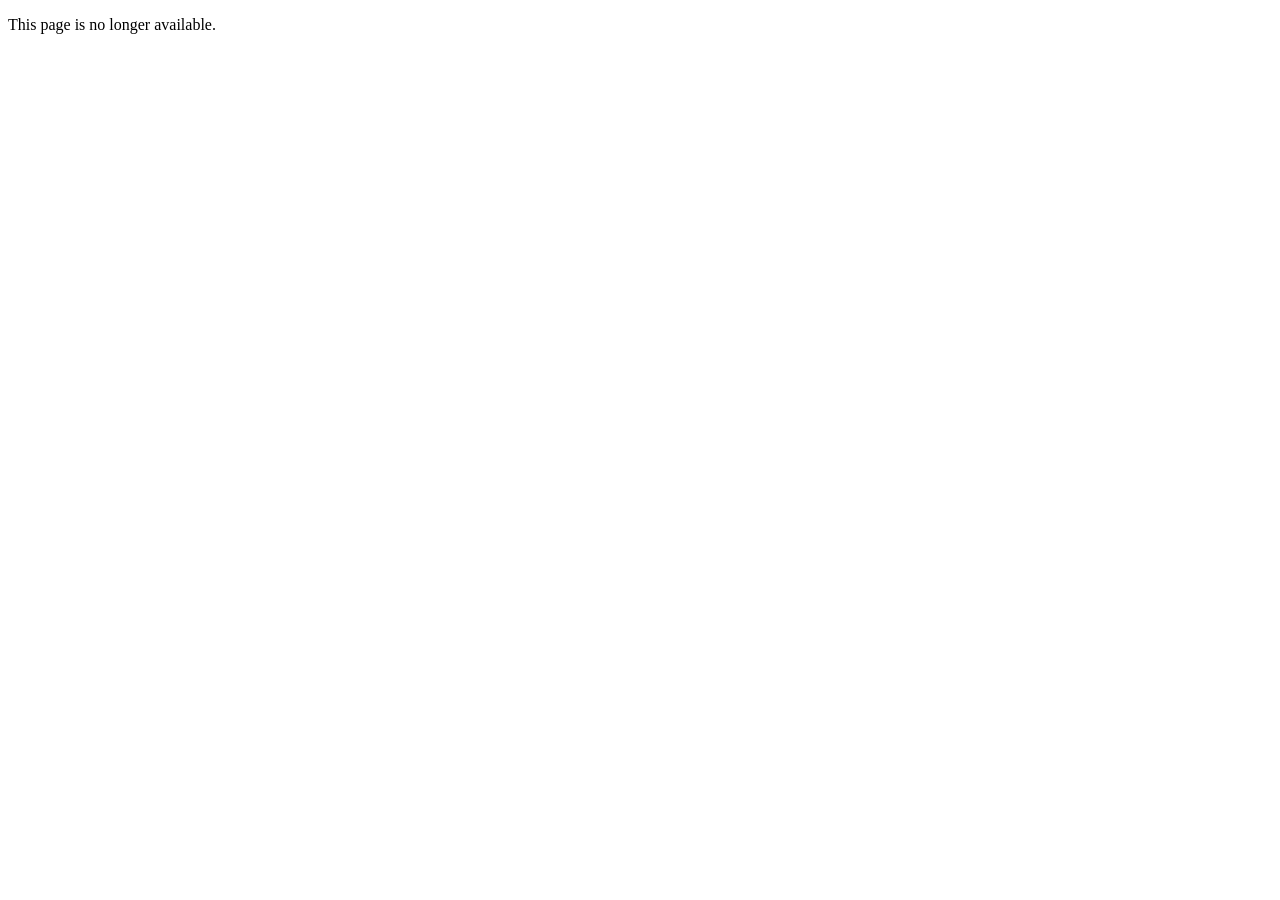
==== commit 57837550: "Temporarily withdraw public site pending address change" ====
--- a/index.html
+++ b/index.html
@@ -1,105 +1 @@
-<!doctype html>
-<html lang="en">
-<head>
-  <meta charset="utf-8"><meta name="viewport" content="width=device-width,initial-scale=1">
-  <meta name="description" content="Building a platform for ongoing short vertical stories: people define the world and direction, AI helps produce episodes, and humans review what gets published.">
-  <title>Storytelling in the AI age: Notes on an ongoing experiment</title>
-  <link rel="icon" href="shared/assets/mark.svg" type="image/svg+xml"><link rel="stylesheet" href="styles.css"><link rel="stylesheet" href="dark.css?v=3.4"><link rel="stylesheet" href="reels.css?v=5"><meta name="theme-color" content="#111317">
-  <script defer src="shared/vendor/liquid-glass.js"></script><script defer src="app.js?v=5"></script><script defer src="navigation.js?v=2"></script><script defer src="reels.js?v=8"></script>
-</head>
-<body>
-<a class="skip" href="#main">Skip to content</a>
-<header class="site-header"><a class="wordmark" href="#top" aria-label="Document beginning"><span>Storytelling<br>in the AI age</span></a><nav class="glass-nav" aria-label="Main navigation"><a href="#top">The idea</a><a href="#system">The process</a><a href="#erica">The experiment</a><a href="#films">Watch</a></nav></header>
-<main id="main">
-<section class="hero wrap" id="top">
-  <div class="hero-copy"><p class="eyebrow"><span class="signal"></span> Notes on an ongoing experiment</p><h1>Storytelling<br>in the <em>AI age.</em></h1><p class="hero-lead">An experiment in ongoing short vertical stories: people establish a world, its characters and a story arc, and AI helps produce episodes within that direction.</p><p class="hero-note">People shape the world, review each episode and decide what gets published. Erica Wise is the first experiment.</p></div>
-  <div class="hero-art" aria-label="Moments from Erica’s selected videos"><figure class="hero-frame back-left"><img src="assets/day-one-replacement/day-one-c3a3596697d7.jpg" alt="Erica ready to leave her London flat" fetchpriority="high"><figcaption>Moving to London</figcaption></figure><figure class="hero-frame back-right"><img src="assets/getting-ready-replacement/getting-ready-f416bc285221.jpg" alt="Erica getting ready at home"><figcaption>Getting ready</figcaption></figure><figure class="hero-frame front"><img src="assets/on-the-way-replacement/on-the-way-5e70b127f445.jpg" alt="Erica on her way to her first date"><figcaption><span class="record-dot"></span> FIRST DATE · ON THE WAY</figcaption><a class="hero-play glass-control" href="#films" aria-label="Watch Erica’s selected videos">▶</a></figure><span class="orbit-note">Erica Wise<br>Selected videos</span></div>
-</section>
-<section id="idea" class="section wrap essay-grid"><div><p class="eyebrow">The idea</p><h2>A platform for ongoing stories.</h2></div><div class="reading"><p class="large">The experiment starts with a useful fit: AI’s ability to make short videos, and the short-form feeds where people already follow stories every day.</p><p>The starting point is a world: its characters, surroundings, relationships, bigger arc and subplots. A person defines those things. AI works within that direction, helping produce episodes that build on what has already happened.</p><p>The platform under development brings that foundation into a repeatable production process. The aim is to automate more of how episodes are prepared, generated and published, with people setting the direction, reviewing the result and shaping where the story goes.</p><p>That could support many different concepts. Erica, a panda starting a new life in London, is the first experiment: a familiar kind of story told through a character that would normally require a substantial effects production.</p></div></section>
-
-<section id="format" class="section format-section"><div class="wrap essay-grid"><div><p class="eyebrow">Short-form and vertical video</p><h2>Short stories made<br>for a vertical feed.</h2></div><div class="reading"><p>Short-form is the starting point for this system. Dating, starting over, learning a skill or building a home already unfold through small posts. A fictional world can use that same rhythm, with characters and settings that would be difficult to film conventionally.</p><p>Someone might encounter the fourth episode first. It needs enough context to make sense on its own, and something that makes them care: an awkward encounter, an unexpected kindness, a plan that goes wrong. Following the character brings those moments together into a larger story.</p><p>For Erica, the aim is thirty seconds or less, shaped by the story. Direct-to-camera remarks, expressive voiceover, action and wordless music breaks give each episode its own rhythm. The format is brief; the relationships can develop over months.</p></div></div></section>
-
-<section id="possibility" class="section wrap essay-grid"><div><p class="eyebrow">The production constraints</p><h2>Exploring new worlds in short-form.</h2></div><div class="reading"><p class="large">The exciting possibility is bringing characters and worlds that need a film production budget into an ongoing series of short vertical videos.</p><p>The story might be as familiar as moving house or opening a café. But its main character could be a panda, or its neighbourhood could exist in another world. Those choices introduce production work that can make an everyday short-form series impractical for a small team.</p><p>Erica makes that concrete. A believable panda changes clothes, unpacks a flat, meets people and goes on dates in London. Conventionally, that means character animation and effects work across every episode. The challenge is sustaining that effort for little moments in her life.</p><p>AI offers a way to try those ideas, see how they feel and develop them further. The opportunity is to make more kinds of worlds practical in this format. Whether people keep watching still comes down to the characters, the story and how it makes them feel.</p></div></section>
-
-<section id="system" class="section system-section"><div class="wrap"><div class="section-head"><div><p class="eyebrow">World creation and production</p><h2>How the world guides<br>each episode.</h2></div><p class="section-deck">People establish the cast, setting, arc and subplots. Each episode develops within those creative boundaries.</p></div>
-<div class="process-context"><p>Setting up a world means deciding who lives there, what they want, how they relate to one another and what can happen. Supporting characters and subplots give the series room to grow. Visual references, voices and creative rules make that world recognisable.</p><p>That becomes the material the system works from. It carries the larger direction and previous events into the next script, selects the right inputs and helps produce a draft. The creator can change the direction at any stage.</p></div>
-<div class="pipeline" aria-label="Explore the seven production stages"><div class="stage-list" role="tablist" aria-label="Production stages" aria-orientation="vertical">
-<button role="tab" id="stage-0" aria-controls="stage-panel" aria-selected="true" data-stage="0"><span>01</span> Set the premise <span class="stage-arrow">↗</span></button>
-<button role="tab" id="stage-1" aria-controls="stage-panel" aria-selected="false" tabindex="-1" data-stage="1"><span>02</span> Build the world <span class="stage-arrow">↗</span></button>
-<button role="tab" id="stage-2" aria-controls="stage-panel" aria-selected="false" tabindex="-1" data-stage="2"><span>03</span> Write the episode <span class="stage-arrow">↗</span></button>
-<button role="tab" id="stage-3" aria-controls="stage-panel" aria-selected="false" tabindex="-1" data-stage="3"><span>04</span> Assemble the inputs <span class="stage-arrow">↗</span></button>
-<button role="tab" id="stage-4" aria-controls="stage-panel" aria-selected="false" tabindex="-1" data-stage="4"><span>05</span> Generate & inspect <span class="stage-arrow">↗</span></button>
-<button role="tab" id="stage-5" aria-controls="stage-panel" aria-selected="false" tabindex="-1" data-stage="5"><span>06</span> Human review <span class="stage-arrow">↗</span></button>
-<button role="tab" id="stage-6" aria-controls="stage-panel" aria-selected="false" tabindex="-1" data-stage="6"><span>07</span> Release & continue <span class="stage-arrow">↗</span></button></div>
-<div id="stage-panel" role="tabpanel" aria-labelledby="stage-0" tabindex="0"><div class="stage-visual" id="stage-visual"><span class="stage-glyph">Character · situation<br>point of view</span></div><div class="stage-body"><span class="label" id="stage-status">Story development</span><h3 id="stage-title">The premise and point of view</h3><p id="stage-description">The creator sets the premise, point of view and larger arc. Decide what the characters want, what can change and which subplots can develop alongside the main story.</p><div class="stage-output"><span>What carries forward</span><p id="stage-output">A premise, character background, main arc and supporting story threads.</p></div></div></div></div>
-<div class="human-loop"><span class="loop-symbol" aria-hidden="true">↺</span><div><strong>The creator reviews the episode.</strong><p>Accept the take, ask for a precise revision, or rethink the episode. Only an approved version becomes the reference for what follows.</p></div></div>
-<noscript><p>The workflow is: premise → world → script → reference package → generation and inspection → human approval → release and continuity.</p></noscript>
-</div></section>
-
-<section id="automation" class="section automation-section"><div class="wrap">
-<div class="section-head"><div><p class="eyebrow">The platform and automation vision</p><h2>From a defined world<br>to a daily episode.</h2></div><p class="section-deck">Establish the world and story direction, generate within that remit, review the episode, then publish and carry its events forward.</p></div>
-<p class="automation-intro">The platform vision is a shared world feeding a repeatable cycle of scripts, references, generation and publication. Human involvement starts with the premise and continues through writing, revisions and approval. Automation handles more of the repeated work; people decide what the story should become.</p>
-<figure class="automation-map" aria-labelledby="automation-caption">
-<div class="foundation-block"><div class="map-heading"><span class="map-number">01</span><div><h3>Establish the series</h3><p>Set up once. Update deliberately as the story develops.</p></div></div>
-<div class="foundation-grid">
-<div><svg viewBox="0 0 32 32" aria-hidden="true"><path d="M4 24c7 0 4-16 12-16s5 16 12 16M4 28V4"/><circle cx="16" cy="8" r="2"/></svg><h4>The larger arc</h4><p>Premise, emotional direction, main arc and ongoing subplots.</p></div>
-<div><svg viewBox="0 0 32 32" aria-hidden="true"><circle cx="16" cy="10" r="5"/><path d="M5 28v-3a11 11 0 0 1 22 0v3M25 5l3 3"/></svg><h4>The characters</h4><p>Lead and supporting cast, personalities, relationships, voices and wardrobe.</p></div>
-<div><svg viewBox="0 0 32 32" aria-hidden="true"><path d="M4 28V12l12-8 12 8v16H4Zm8 0V18h8v10M9 12h2m10 0h2"/></svg><h4>The locations</h4><p>Recurring spaces, geography and approved visual references.</p></div>
-<div><svg viewBox="0 0 32 32" aria-hidden="true"><rect x="7" y="3" width="18" height="26" rx="4"/><path d="M11 12h10M11 17h7M14 25h4"/></svg><h4>The creative rules</h4><p>Look, performance, edit rhythm, music, captions and format.</p></div>
-</div></div>
-<div class="flow-connector"><span aria-hidden="true">↓</span><p>This shared foundation is available to every episode.</p></div>
-<div class="daily-block"><div class="map-heading"><span class="map-number">02</span><div><h3>Prepare the next day’s episode</h3><p>Triggered by the schedule or a new story direction from the creator.</p></div><span class="cadence-label">Repeats daily</span></div>
-<ol class="daily-flow">
-<li><span class="step-index">01</span><h4>Choose the next beat</h4><p>Read the larger arc and what has already happened. Decide the event and emotional change for this episode.</p></li>
-<li><span class="step-index">02</span><h4>Write the script</h4><p>Set the action, dialogue, voiceover, text and sound. Choose a duration that fits the story.</p></li>
-<li><span class="step-index">03</span><h4>Prepare the inputs</h4><p>Select the cast, clothes and locations. Flag any new reference needed and assemble the generation prompt.</p></li>
-<li><span class="step-index">04</span><h4>Generate the episode</h4><p>Create the picture, performance, edit and audio. Save the draft with its script, references and settings.</p></li>
-</ol></div>
-<div class="flow-connector"><span aria-hidden="true">↓</span><p>Deliver tomorrow’s reel for review today.</p></div>
-<div class="review-release">
-<div class="review-node"><div class="map-heading"><span class="map-number">03</span><div><h3>Human review</h3><p>Watch the complete episode.</p></div></div><p>Does the story work? Does the performance feel natural? Does it belong in this world?</p><div class="review-decisions"><span>Approve</span><span>Request changes</span><span>Rethink the scene</span></div></div>
-<div class="approval-arrow"><span>Approved</span><b aria-hidden="true">→</b></div>
-<div class="publish-node"><div class="map-heading"><span class="map-number">04</span><div><h3>Schedule and publish</h3><p>Release only the approved version.</p></div></div><p>Prepare the vertical reel and its post for the chosen channel and release time.</p><div class="release-formats"><span>Instagram Reels</span><span>YouTube Shorts</span></div></div>
-</div>
-<div class="revision-route"><span aria-hidden="true">↶</span><p><strong>If changes are needed:</strong> revise the script, references or generation, then return to review. The episode stays unpublished.</p></div>
-<div class="continuity-loop"><span aria-hidden="true">↺</span><div><h3>Carry the story forward</h3><p>Record the approved events, outfits, relationships and unresolved threads. The next day’s episode uses this updated story record alongside the original arc.</p></div><span class="return-label">Back to the daily cycle ↑</span></div>
-<figcaption id="automation-caption">The intended end-to-end workflow. The current Erica examples were made through hands-on iteration; the automated daily cycle and publishing connections are the platform vision.</figcaption>
-</figure>
-<p class="automation-outro">The creator can intervene anywhere in this chain. A scheduled episode can follow the agreed arc without a fresh brief every day, while a new idea can change its direction. The recurring world supplies continuity; human decisions shape where the story goes.</p>
-</div></section>
-
-<section id="erica" class="section wrap"><div class="section-head"><div><p class="eyebrow">The first story</p><h2>Erica Wise in London.</h2></div><p class="section-deck">An American panda moves to London after the end of a seven-year relationship and starts documenting her life.</p></div>
-<div class="erica-feature"><button class="sheet-button erica-sheet" data-image="shared/assets/going-out.png" data-caption="Erica Wise · approved going-out wardrobe" aria-label="Enlarge Erica's approved going-out sheet"><img src="shared/assets/going-out.png" alt="Erica, a realistic panda in a leather jacket, burgundy skirt and boots, shown from several angles" loading="lazy"><span class="expand">View full sheet ↗</span></button><div class="erica-story"><p class="label">The premise</p><h3>Starting again after<br>a long relationship.</h3><p>She is excited and relieved to have made the move, but ordinary choices expose how much of her life used to be shared. Finding a room, choosing bedding and having nobody familiar to tell about her day can be funny, freeing or unexpectedly difficult.</p><p>Erica starts with a tiny audience, speaking to the camera as though to a handful of friends. Dating becomes a prominent thread, alongside the work of building an ordinary life.</p><p>She can feel a powerful connection with someone who does not feel the same way. She can also find closeness in a friendship she was not looking for. The humour comes from her observations and the people around her; the emotional story extends well beyond dating.</p><div class="inline-facts"><span>Vertical 9:16</span><span>Up to 30 seconds</span><span>A 60-day story arc</span></div></div></div>
-<div class="world-heading"><h3>The recurring people and places.</h3><p>The same flat, café and neighbourhood appear as her relationships develop.</p></div>
-<div class="cast-grid">
-<article><button class="sheet-button" data-image="shared/assets/samantha.png" data-caption="Samantha Smart · approved GPT-2 v004 character sheet"><img src="shared/assets/samantha.png" alt="Samantha's approved character sheet" loading="lazy"><span class="expand">Full sheet ↗</span></button><h4>Samantha Smart</h4><p>Her human flatmate. Short, nerdy and dryly funny. Friendship grows through ordinary shared routines.</p></article>
-<article><button class="sheet-button" data-image="shared/assets/kit.png" data-caption="Kit · approved peacock character sheet"><img src="shared/assets/kit.png" alt="Kit's approved peacock character sheet" loading="lazy"><span class="expand">Full sheet ↗</span></button><h4>Kit</h4><p>A cocky, nonchalant peacock who runs the café with Miles. Feather hands, avian legs and a complete personal style.</p></article>
-<article><button class="sheet-button" data-image="shared/assets/miles.png" data-caption="Miles · approved GPT-2 text-only character sheet"><img src="shared/assets/miles.png" alt="Miles's approved character sheet" loading="lazy"><span class="expand">Full sheet ↗</span></button><h4>Miles</h4><p>Kit’s human café partner. Gay, East London, effortlessly unbothered. Their humour comes from how they see the world.</p></article></div>
-<div class="location-grid"><figure><button class="sheet-button" data-image="shared/assets/apartment.png" data-caption="The apartment · approved location sheet"><img src="shared/assets/apartment.png" alt="Multiple views of Erica and Samantha's ordinary London flat" loading="lazy"><span class="expand">Explore the flat ↗</span></button><figcaption><strong>The flat</strong><span>Home is established through shared space and small habits.</span></figcaption></figure><figure><button class="sheet-button" data-image="shared/assets/cafe.png" data-caption="The neighbourhood café · approved location sheet"><img src="shared/assets/cafe.png" alt="The green-fronted independent café and its interior" loading="lazy"><span class="expand">Explore the café ↗</span></button><figcaption><strong>The café</strong><span>A passing landmark becomes a place where someone knows her.</span></figcaption></figure></div>
-<div class="bench-note"><span class="small-symbol">↳</span><p><strong>And a bench.</strong> It can become Erica’s place over time. Its meaning comes from returning with different weather, company and feelings.</p></div>
-</section>
-
-<section id="films" class="section film-section"><div class="wrap"><div class="section-head"><div><p class="eyebrow">Video examples</p><h2>Watch</h2></div><p class="section-deck">Moments from Erica’s life in London. Play with sound.</p></div><div class="film-grid selected-finals">
-<article class="film"><div class="video-shell"><video playsinline preload="none" data-film="day-one" poster="assets/day-one-replacement/day-one-c3a3596697d7.jpg" aria-label="Day One Moving to London"><source data-src="assets/day-one-replacement/day-one-c3a3596697d7.mp4" type="video/mp4"></video><button class="video-start" aria-label="Play Day One Moving to London"><span aria-hidden="true">▶</span><small>Open video</small></button></div><h3>Day One Moving to London</h3><p>Arrival, unpacking, starting sixty days in London.</p></article>
-<article class="film"><div class="video-shell"><video playsinline preload="none" data-film="day-two" poster="assets/day-two-replacement/day-two-2009d650feff.jpg" aria-label="Day Two"><source data-src="assets/day-two-replacement/day-two-2009d650feff.mp4" type="video/mp4"></video><button class="video-start" aria-label="Play Day Two"><span aria-hidden="true">▶</span><small>Open video</small></button></div><h3>Day Two</h3><p>Unpacking the keepsake box she brought to London.</p></article>
-<article class="film"><div class="video-shell"><video playsinline preload="none" data-film="grocery" poster="assets/grocery-replacement/grocery-7ae86b0bdb09.jpg" aria-label="Day 6 Grocery"><source data-src="assets/grocery-replacement/grocery-7ae86b0bdb09.mp4" type="video/mp4"></video><button class="video-start" aria-label="Play Day 6 Grocery"><span aria-hidden="true">▶</span><small>Open video</small></button></div><h3>Day 6 Grocery</h3><p>The grocery-shopping episode; approved benchmark for pace and emotional delivery.</p></article>
-<article class="film"><div class="video-shell"><video playsinline preload="none" data-film="kit-introduction" poster="assets/kit-replacement/kit-c41dc4005098.jpg" aria-label="Meeting Kit"><source data-src="assets/kit-replacement/kit-c41dc4005098.mp4" type="video/mp4"></video><button class="video-start" aria-label="Play Meeting Kit"><span aria-hidden="true">▶</span><small>Open video</small></button></div><h3>Meeting Kit</h3><p>Erica meets the peacock barista at her neighbourhood café.</p></article>
-<article class="film"><div class="video-shell"><video playsinline preload="none" data-film="first-date-getting-ready" poster="assets/getting-ready-replacement/getting-ready-f416bc285221.jpg" aria-label="First Date Getting Ready"><source data-src="assets/getting-ready-replacement/getting-ready-f416bc285221.mp4" type="video/mp4"></video><button class="video-start" aria-label="Play First Date Getting Ready"><span aria-hidden="true">▶</span><small>Open video</small></button></div><h3>First Date Getting Ready</h3><p>Outfit changes, nerves and leaving for her first date.</p></article>
-
-<article class="film"><div class="video-shell"><video playsinline preload="none" data-film="first-date-on-the-way" poster="assets/on-the-way-replacement/on-the-way-5e70b127f445.jpg" aria-label="First Date On the Way"><source data-src="assets/on-the-way-replacement/on-the-way-5e70b127f445.mp4" type="video/mp4"></video><button class="video-start" aria-label="Play First Date On the Way"><span aria-hidden="true">▶</span><small>Open video</small></button></div><h3>First Date On the Way</h3><p>The journey across London, ending with her greeting her date.</p></article></div></div></section>
-
-<section class="section wrap" id="arc"><div class="section-head"><div><p class="eyebrow">The first sixty days</p><h2>The broad sixty-day arc.</h2></div><p class="section-deck">Three movements across sixty days: the excitement of starting over, the uncertainty of connection, and the beginnings of belonging.</p></div><div class="arc-tabs" role="tablist" aria-label="Story phases"><button role="tab" id="arc-0" aria-controls="arc-panel" aria-selected="true" data-arc="0">Days 1–20 <span>Start again</span></button><button role="tab" id="arc-1" aria-controls="arc-panel" aria-selected="false" tabindex="-1" data-arc="1">Days 21–40 <span>Get closer</span></button><button role="tab" id="arc-2" aria-controls="arc-panel" aria-selected="false" tabindex="-1" data-arc="2">Days 41–60 <span>Make it hers</span></button></div><div id="arc-panel" role="tabpanel" aria-labelledby="arc-0" tabindex="0"></div></section>
-
-<section class="section wrap" id="possibilities"><div class="section-head"><div><p class="eyebrow">Beyond the first world</p><h2>Other stories this could support.</h2></div><p class="section-deck">People already follow dating, new beginnings, home projects and everyday lives in short videos. Those familiar formats can also hold invented characters and ambitious worlds. The same production approach could support many such stories.</p></div><div class="genre-grid example-grid"><article><p class="label">Life changes</p><h3>Starting over</h3><p>A breakup, a new city and the awkward work of making friends. Familiar places slowly become part of a new life.</p><a class="example-reference" href="#erica">Current example: Erica <span aria-hidden="true">↗</span></a></article><article><p class="label">Work &amp; identity</p><h3>Unemployment diaries</h3><p>Applications, interviews, small routines and changing plans. The ongoing question is what happens when work no longer defines the day.</p><a class="example-reference" href="https://www.fastcompany.com/91528046/no-idea-what-tomorrow-will-look-like-in-tiktoks-unemployment-diaries-workers-document-life-after-layoffs" target="_blank" rel="noopener">Reference: unemployment diaries <span aria-hidden="true">↗</span></a></article><article><p class="label">A long project</p><h3>Building a home</h3><p>Someone builds or renovates their own house. Each episode follows one decision, discovery or setback on the way to moving in.</p><a class="example-reference" href="https://blog.youtube/culture-and-trends/home-improvement/" target="_blank" rel="noopener">Reference: home renovation <span aria-hidden="true">↗</span></a></article><article><p class="label">DIY &amp; transformation</p><h3>One room at a time</h3><p>An ambitious beginner fixes a cramped flat with limited tools and money. Small before-and-after changes give each reel a clear result.</p><a class="example-reference" href="https://dannyandchristina.com/blog/our-most-viral-renovation-videos-of-2025" target="_blank" rel="noopener">Reference: Danny + Christina <span aria-hidden="true">↗</span></a></article><article><p class="label">Everyday life</p><h3>Living alone</h3><p>Cooking for one, Sunday cleaning and the first guest. An ordinary home becomes the setting for independence, loneliness and comfort.</p><a class="example-reference" href="https://blog.youtube/culture-and-trends/trending-now-homebody-living-unrecognizable-makeup-anxiety-more/" target="_blank" rel="noopener">Reference: homebody vlogs <span aria-hidden="true">↗</span></a></article><article><p class="label">Food &amp; family</p><h3>Learning to cook</h3><p>A person tries to learn the food they grew up with. Failed attempts, family calls and meals shared with friends provide an ongoing story.</p><a class="example-reference" href="https://blog.youtube/culture-and-trends/whats-all-the-noise-about-silent-vlogs/" target="_blank" rel="noopener">Reference: Choki / silent vlogs <span aria-hidden="true">↗</span></a></article><article><p class="label">Travel &amp; independence</p><h3>A first solo trip</h3><p>Missed trains, unfamiliar meals and unexpected company. Each stop changes how comfortable the character feels being on their own.</p><a class="example-reference" href="https://blog.youtube/culture-and-trends/solo-travel/" target="_blank" rel="noopener">Reference: solo travel creators <span aria-hidden="true">↗</span></a></article><article><p class="label">Making a living</p><h3>Opening a small business</h3><p>A café, a tiny bakery or a home studio. Follow the first order, quiet days, difficult customers and a regular who keeps returning.</p><a class="example-reference" href="https://newsroom.tiktok.com/built-on-tiktok-celebrating-the-thriving-small-business-community?lang=en" target="_blank" rel="noopener">Reference: business owner stories <span aria-hidden="true">↗</span></a></article><article><p class="label">Learning in public</p><h3>A beginner making things</h3><p>A first sewing project becomes a gift, then a more ambitious idea. Mistakes and gradual improvement give the character something to work through.</p><a class="example-reference" href="https://blog.youtube/culture-and-trends/embroidery-creators-youtube/" target="_blank" rel="noopener">Reference: beginner embroidery <span aria-hidden="true">↗</span></a></article><article><p class="label">An ongoing challenge</p><h3>Training for a first race</h3><p>A beginner works towards an event while ordinary life interrupts. Missed sessions, a training friend and small milestones shape the journey.</p><a class="example-reference" href="https://ads.tiktok.com/business/library/TikTok_Next_2026_Trend_Report.pdf" target="_blank" rel="noopener">Reference: accountability formats <span aria-hidden="true">↗</span></a></article><article><p class="label">Existing AI series</p><h3>Chloe VS History</h3><p>An AI traveller returns across different historical settings, from Tudor London to ancient Egypt. A familiar character connects the episodes while the world around her changes.</p><a class="example-reference" href="https://majesticstudios.ai/" target="_blank" rel="noopener">Reference: Majestic Studios <span aria-hidden="true">↗</span></a></article><article><p class="label">Serial mystery</p><h3>Something strange next door</h3><p>A character posts about a small inconsistency in their building. Further encounters change its meaning as the audience pieces the story together.</p><span class="example-reference fictional">Fictional direction</span></article></div><details class="example-research"><summary>Research behind these examples</summary><div class="research-body"><p>Most cards are proposed story adaptations of existing online formats; Chloe VS History is an existing production. The strongest overlap is a person viewers can get to know, an experience unfolding over time, and something that changes from one post to the next.</p><ul>
-<li><strong>Chloe VS History:</strong> Created by Jonathan Laramy at Majestic Studios, the series gives a recurring AI traveller a different historical world to explore. For this project, it is a useful precedent for putting a familiar character into settings that would be costly to film. <a href="https://majesticstudios.ai/" target="_blank" rel="noopener">Official studio ↗</a> The Guardian reported over 610,000 Instagram followers and 15 million YouTube views in May 2026. <a href="https://www.theguardian.com/technology/2026/may/26/we-can-stitch-together-our-past-the-ai-generated-time-travellers-vlogging-from-history" target="_blank" rel="noopener">Dated audience report ↗</a></li>
-<li><strong>Renovation and DIY:</strong> Danny and Christina report 11.1M TikTok views and 4.7M Instagram views for a bathroom transformation, plus a multi-part front-door series. <a href="https://dannyandchristina.com/blog/our-most-viral-renovation-videos-of-2025" target="_blank" rel="noopener">Creator-reported 2025 results ↗</a></li>
-<li><strong>Unemployment:</strong> Victoria Chege’s layoff TikTok exceeded one million views. <a href="https://www.axios.com/local/washington-dc/2025/08/04/federal-workers-job-search-social-media-doge-layoffs" target="_blank" rel="noopener">Axios, August 2025 ↗</a></li>
-<li><strong>Travel and learning:</strong> YouTube reports over 200M solo-travel video views in January–June 2025, and over 150M views in 2025 for embroidery-related videos with “beginner” in the title. <a href="https://blog.youtube/culture-and-trends/solo-travel/" target="_blank" rel="noopener">Solo travel ↗</a> · <a href="https://blog.youtube/culture-and-trends/embroidery-creators-youtube/" target="_blank" rel="noopener">Beginner embroidery ↗</a></li>
-<li><strong>Work and personal goals:</strong> TikTok’s 2026 report highlights work-life diaries and accountability communities. The first-race example is a proposed adaptation of that structure. <a href="https://ads.tiktok.com/business/library/TikTok_Next_2026_Trend_Report.pdf" target="_blank" rel="noopener">TikTok Next 2026 ↗</a></li>
-</ul><p class="research-scope">These sources mix short-form examples with wider YouTube communities. The figures describe the named creators or categories, not expected results for a generated series. Chloe is a creative reference, not evidence of an automated production workflow. Historical stories also need research and fact-checking; a recurring character and convincing images do not establish historical accuracy. The mystery is a fictional direction.</p></div></details></section>
-
-</main>
-<footer class="wrap"><span>Storytelling in the AI age</span><div><a href="design-guide.html">Design guide</a><button class="print-action" type="button">Print / save PDF</button></div><span>Working document · V4</span></footer>
-<dialog id="image-dialog" aria-labelledby="image-caption"><div class="dialog-top"><p id="image-caption"></p><button class="close-dialog" aria-label="Close full sheet">×</button></div><img id="dialog-image" alt=""><a id="image-original" target="_blank">Open original image ↗</a></dialog>
-<div class="scroll-progress" aria-hidden="true"></div>
-</body></html>
+<!doctype html><html lang="en"><head><meta charset="utf-8"><meta name="robots" content="noindex,nofollow"><meta name="viewport" content="width=device-width,initial-scale=1"><title>Unavailable</title></head><body><p>This page is no longer available.</p></body></html>
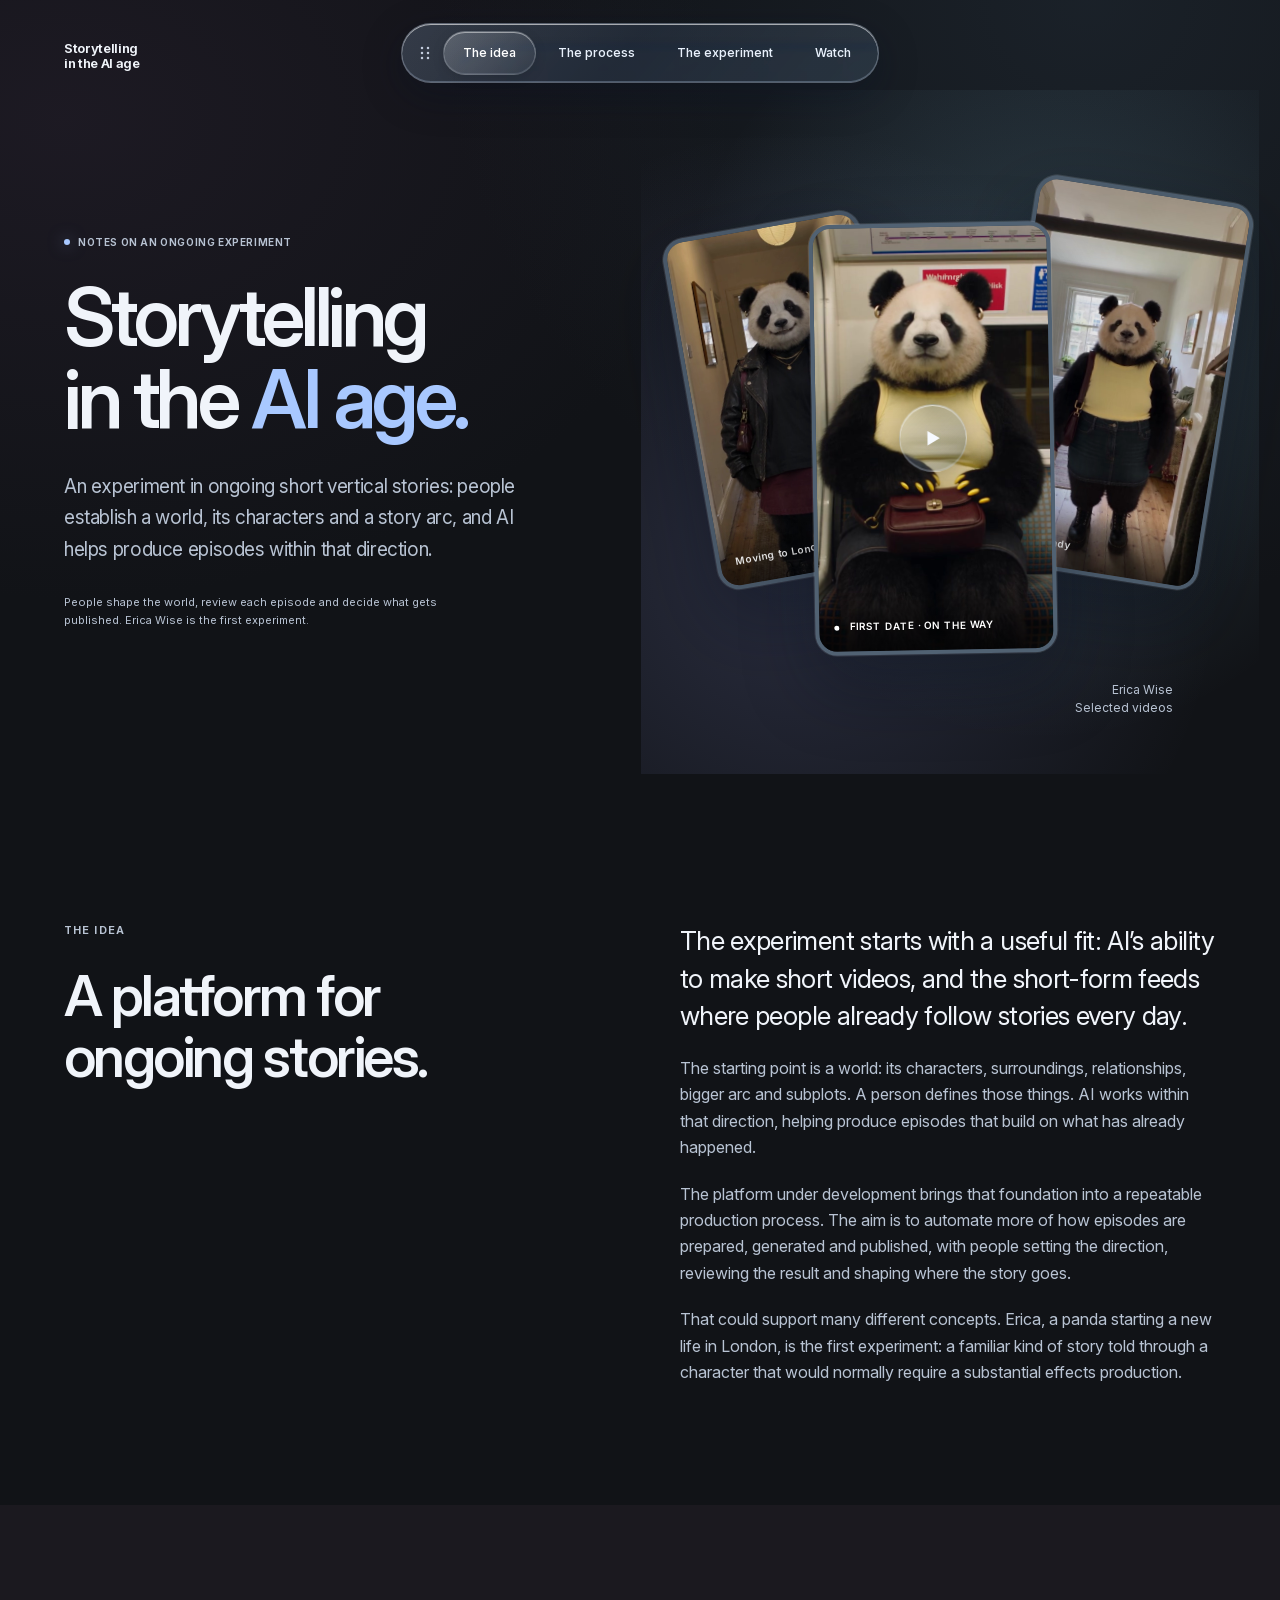
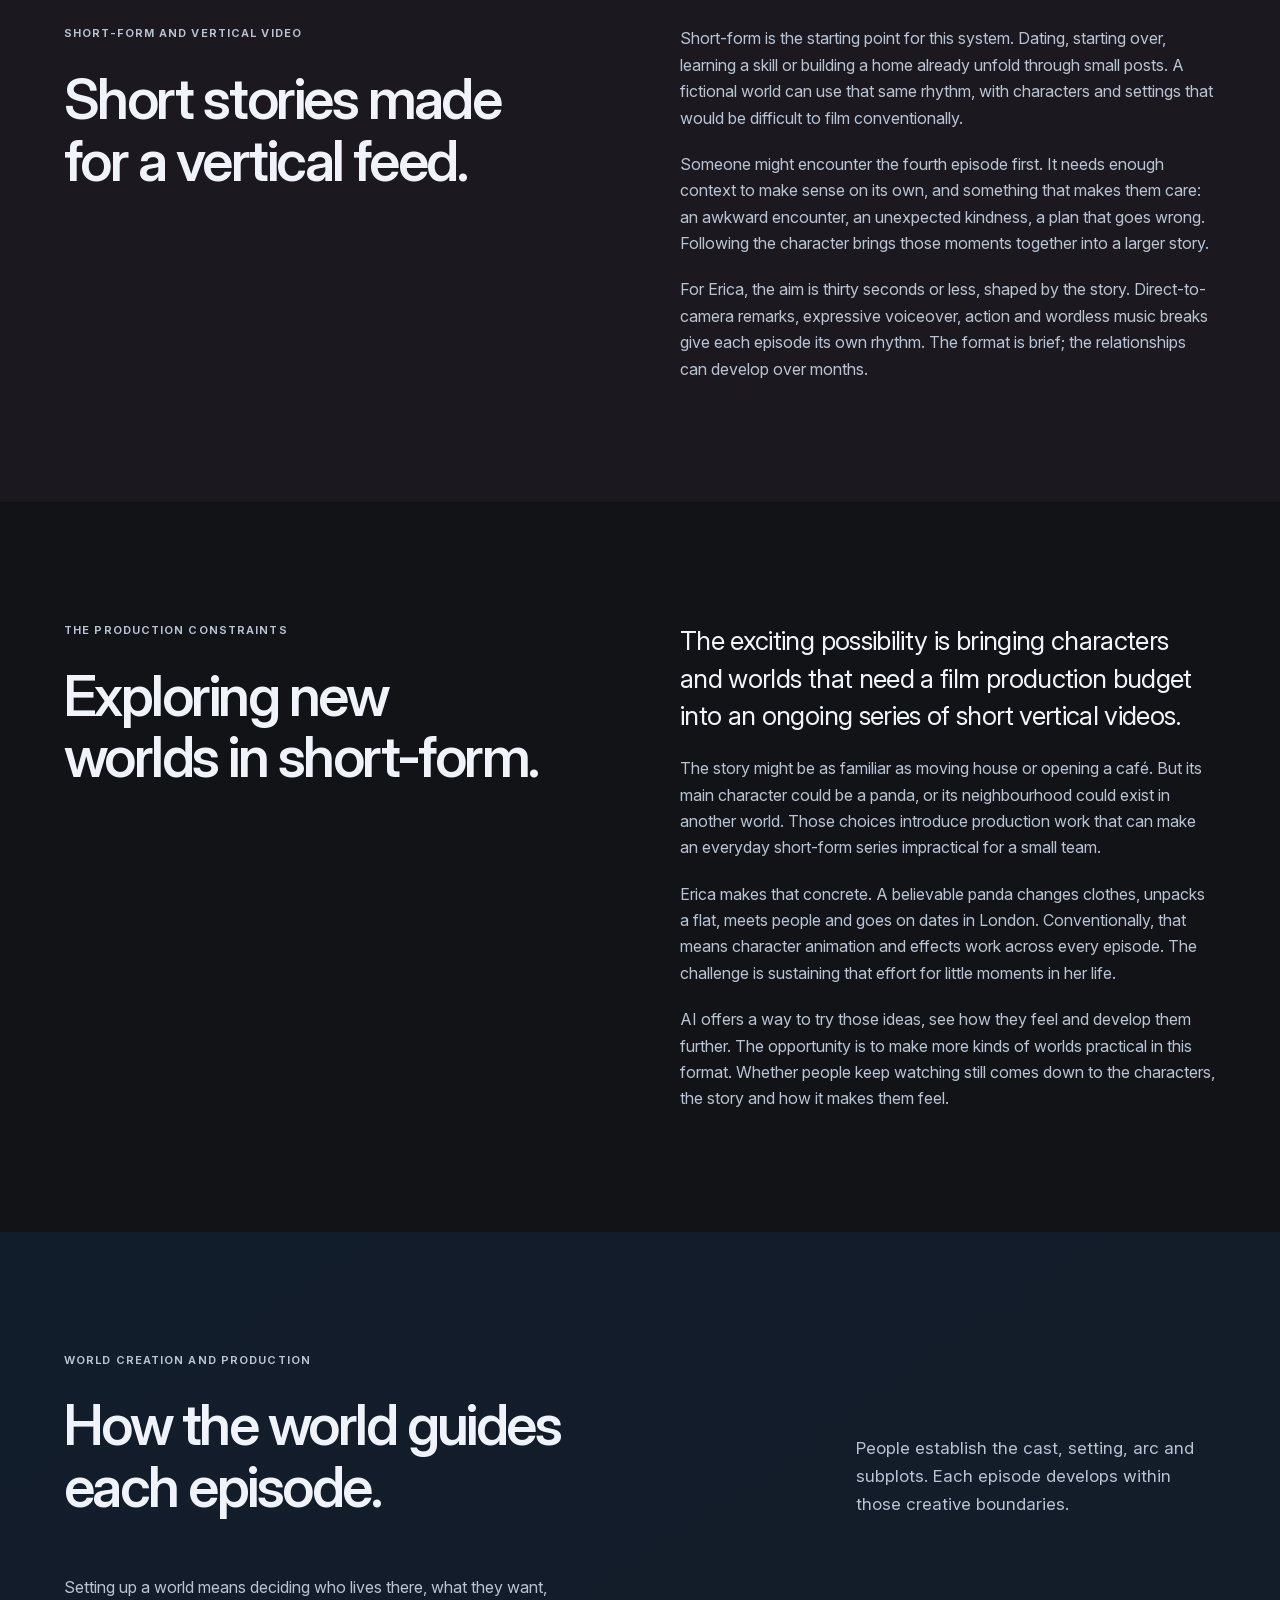
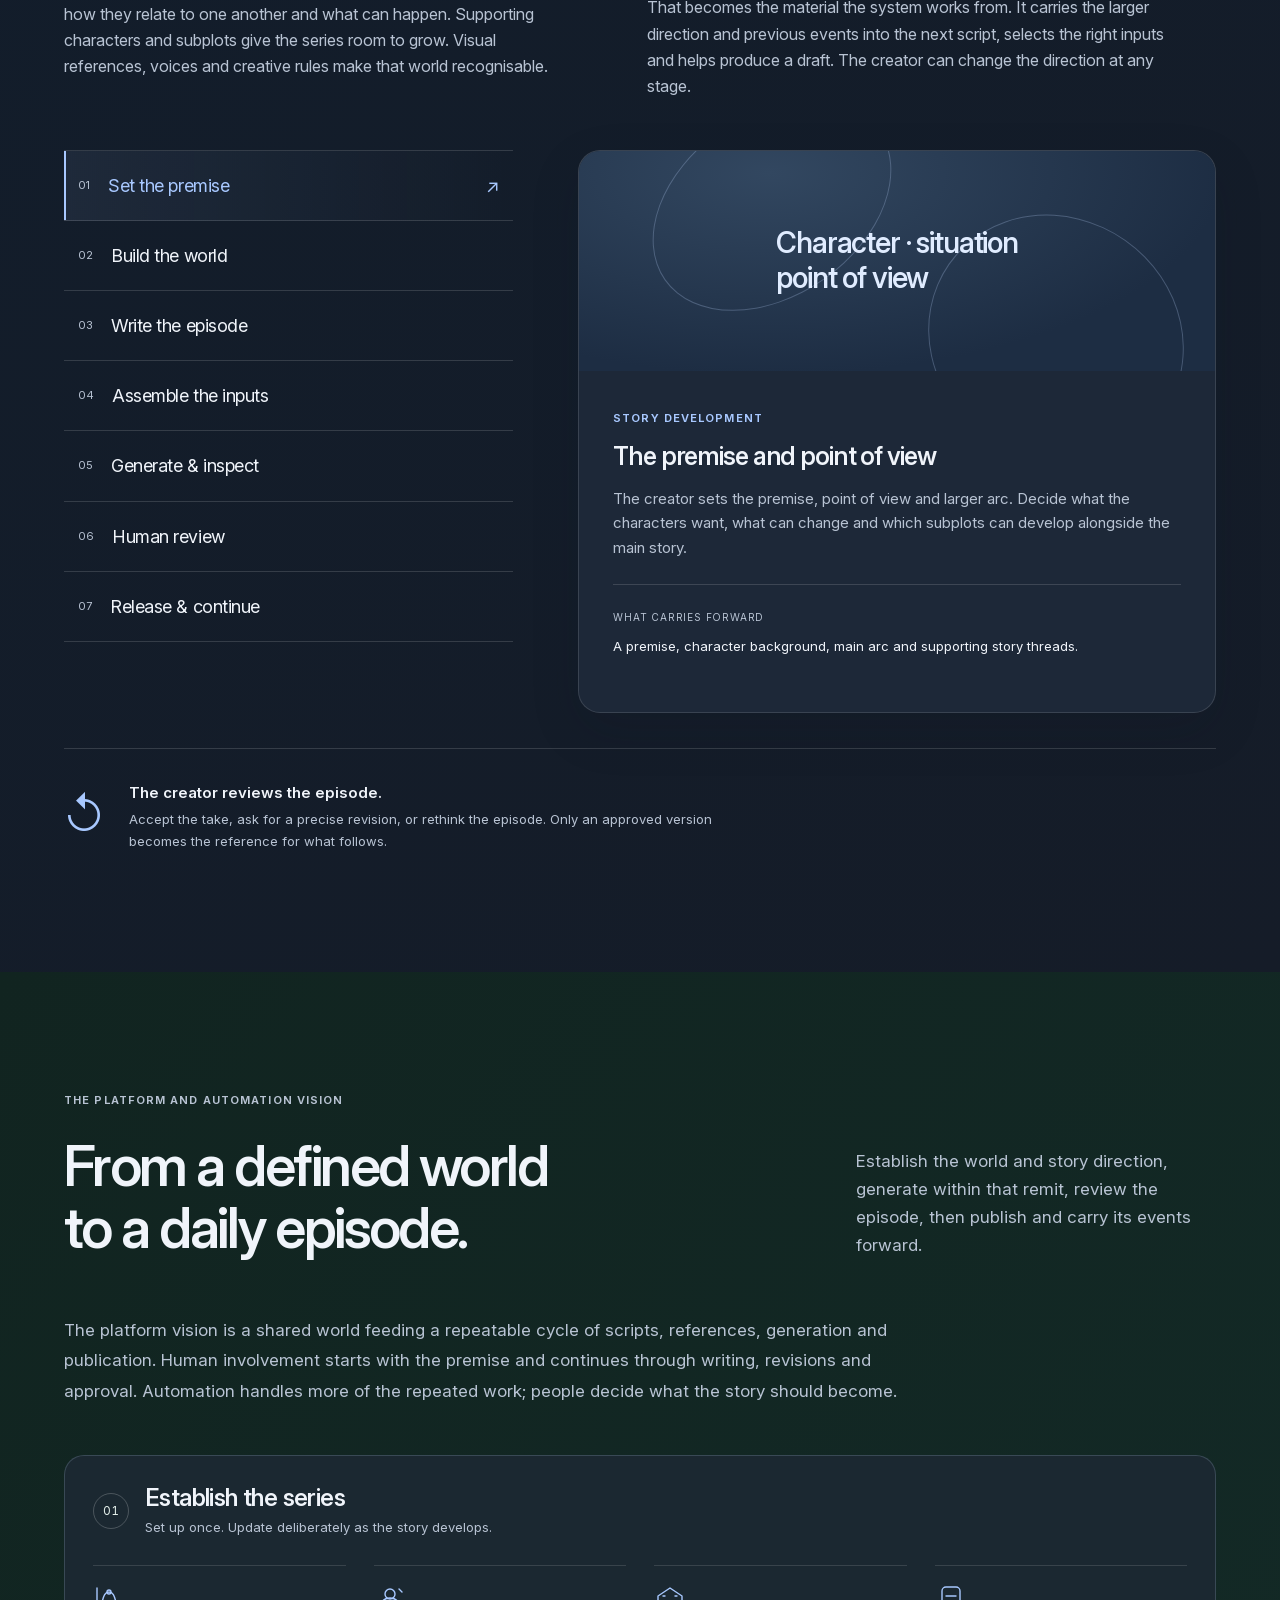
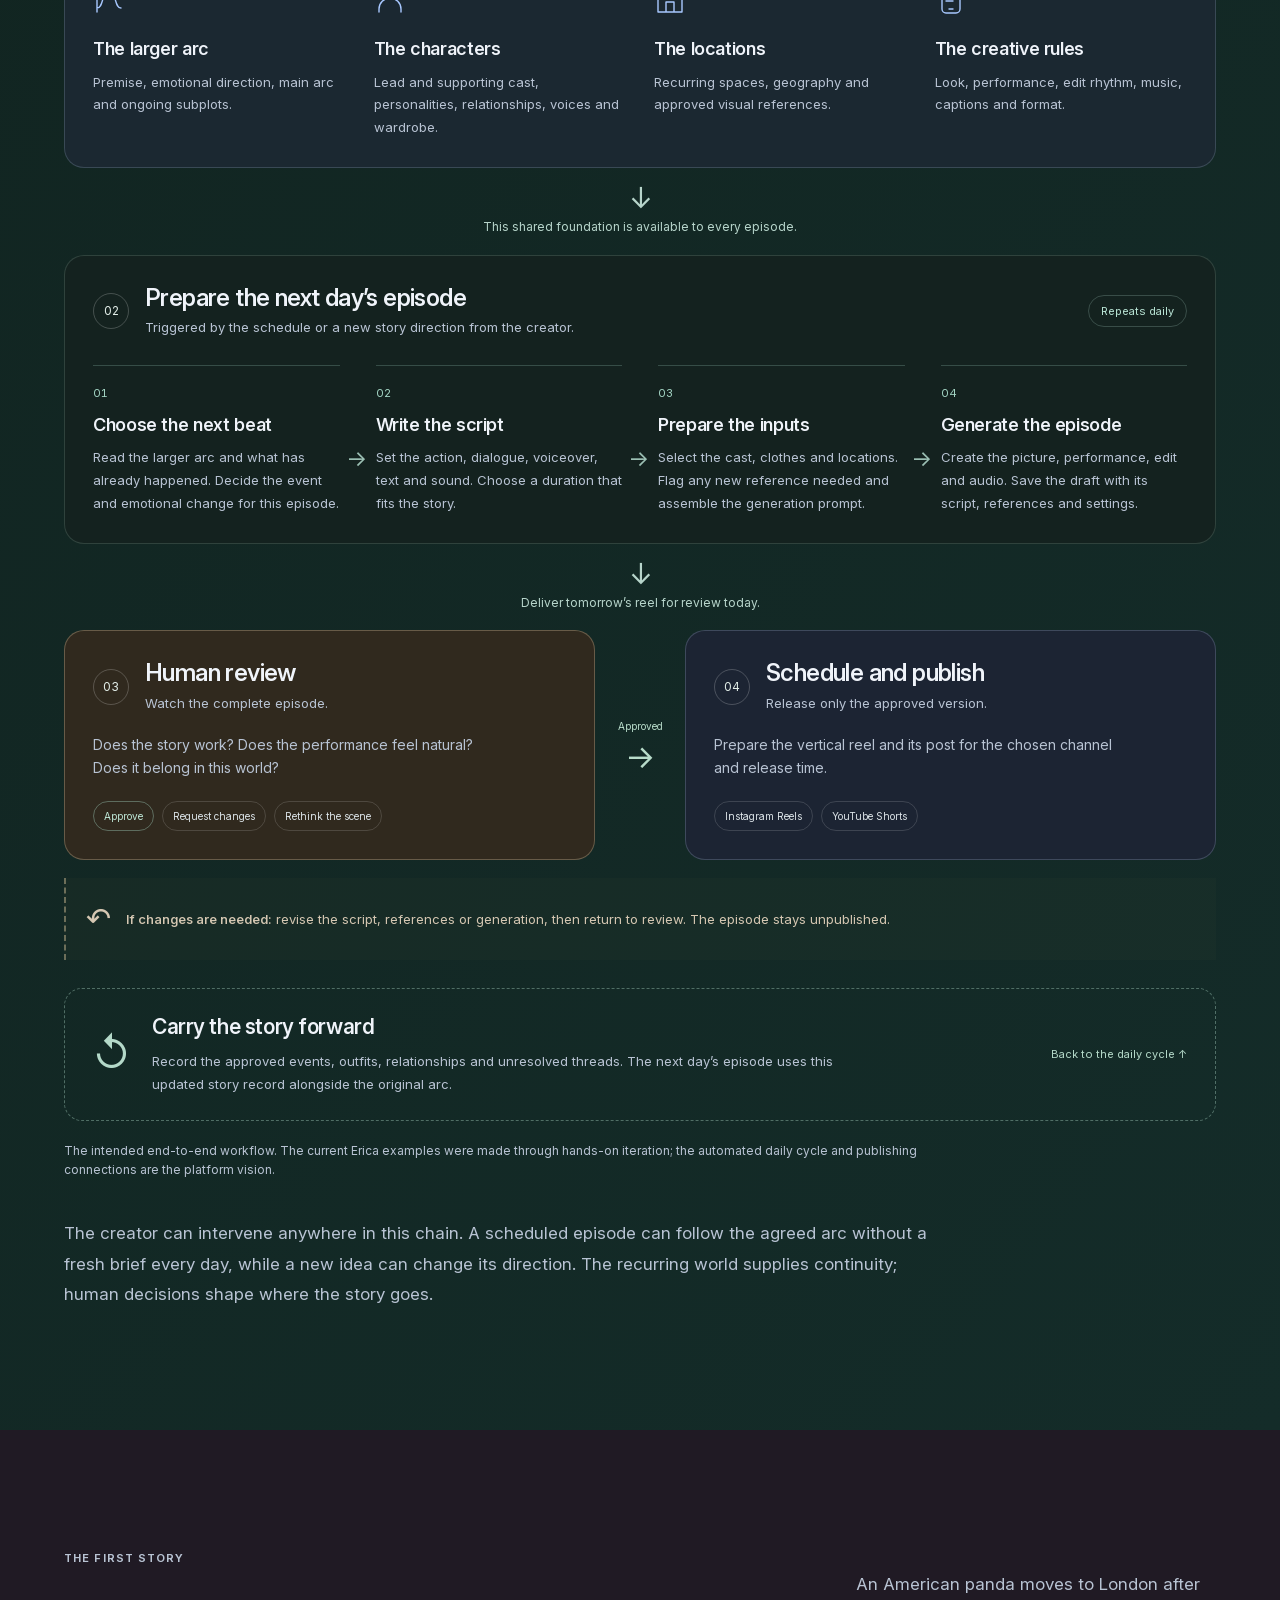
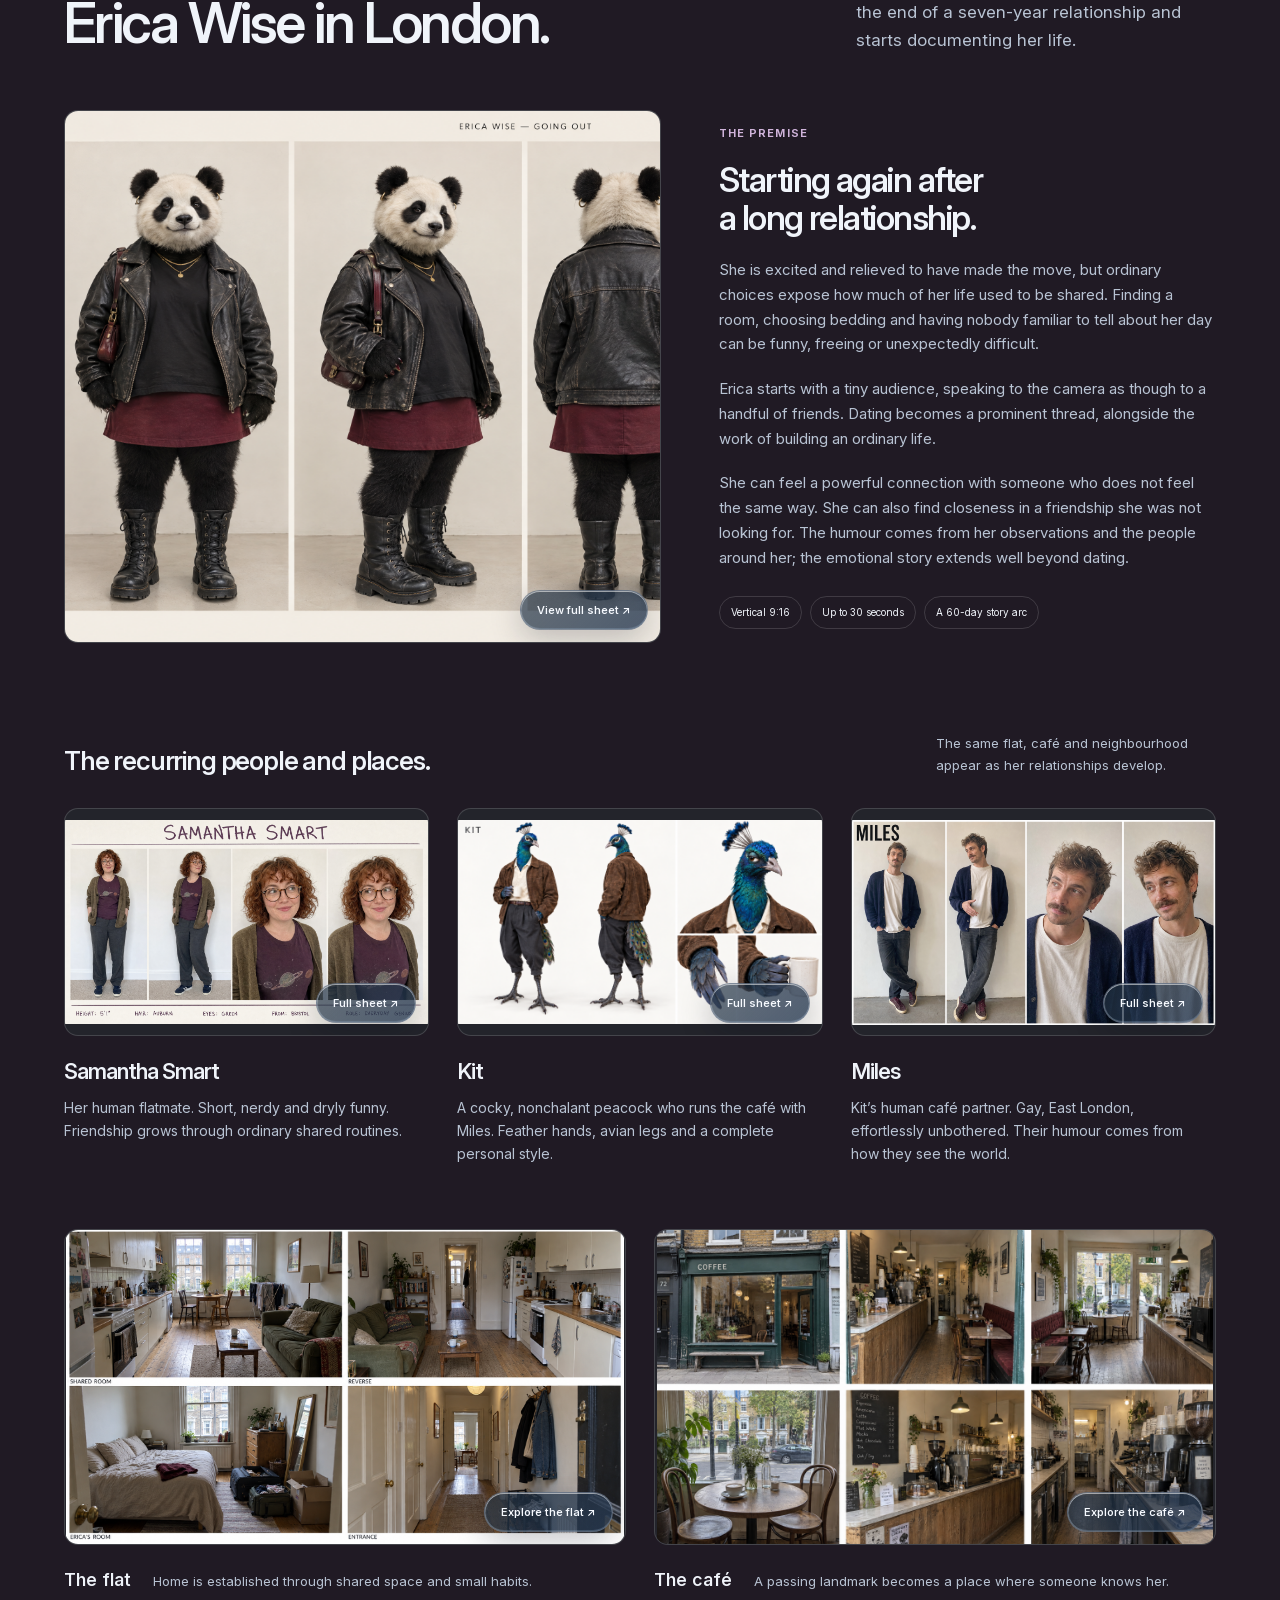
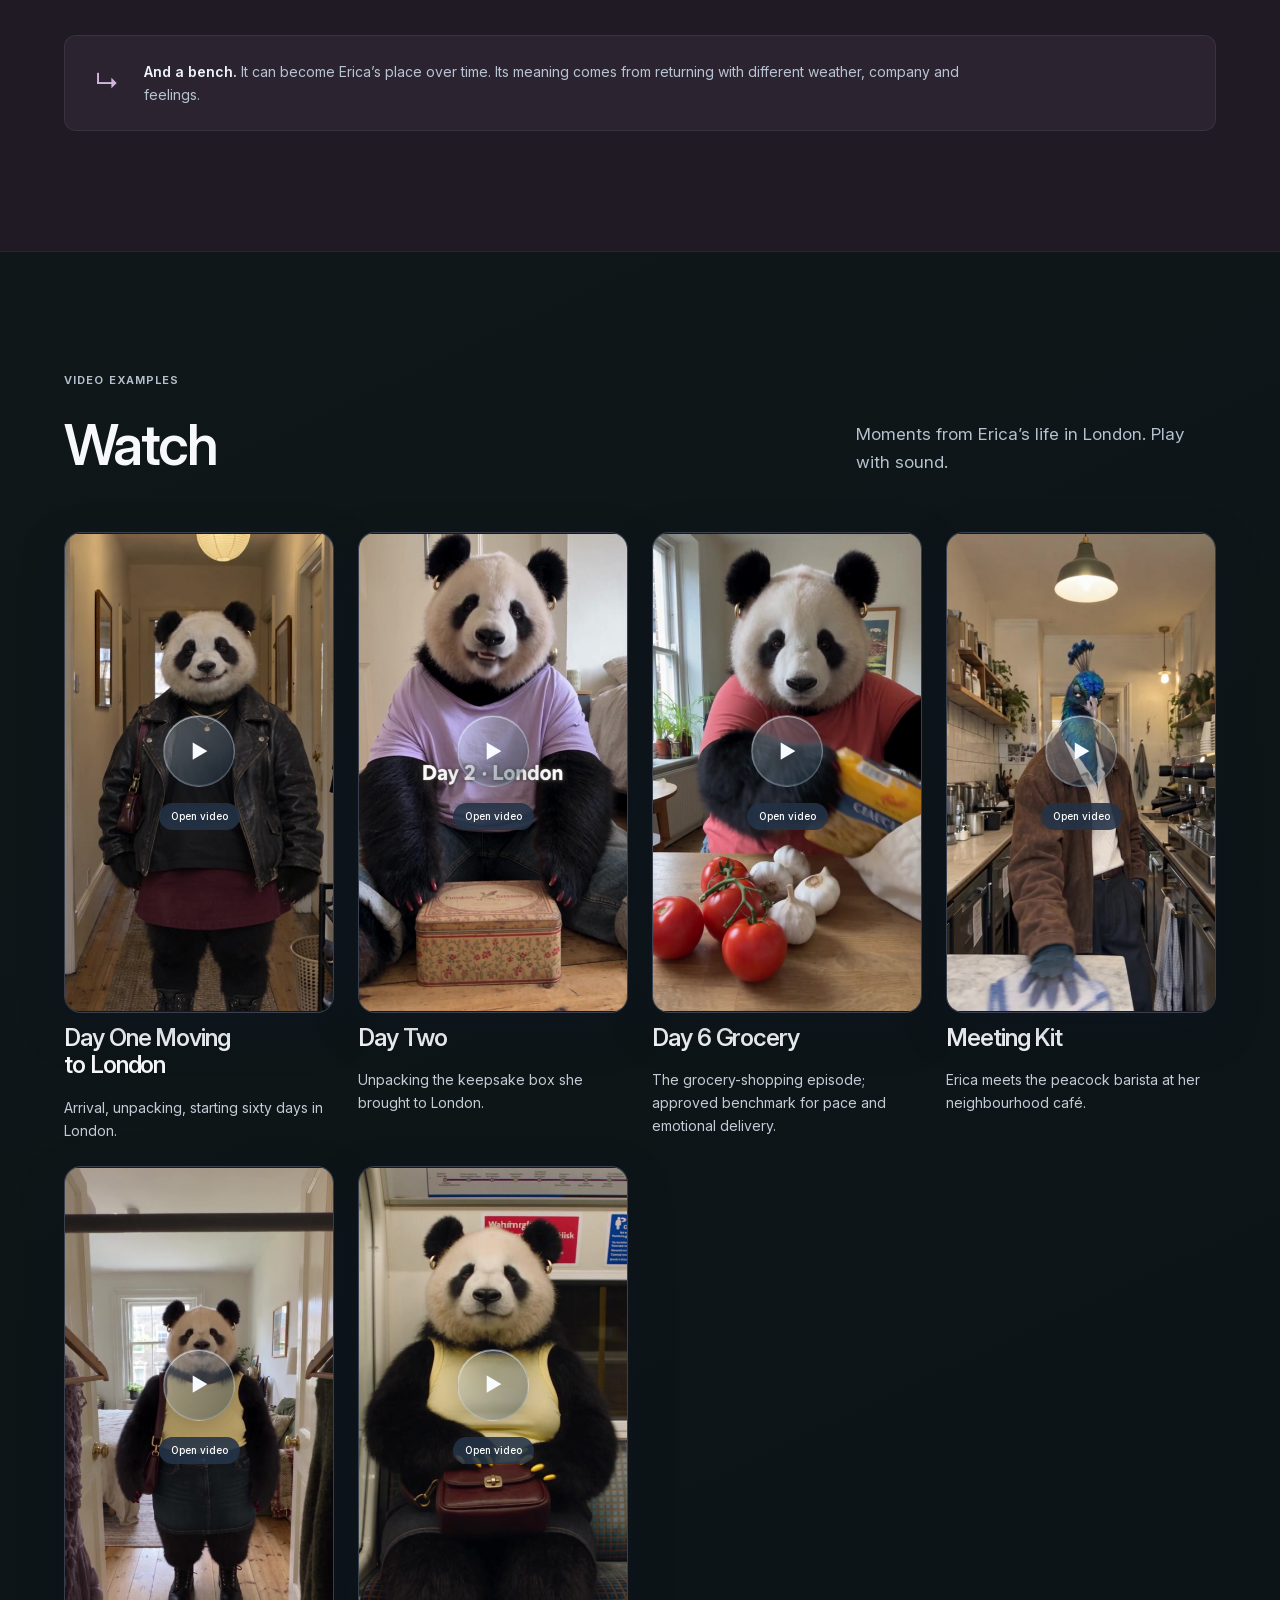
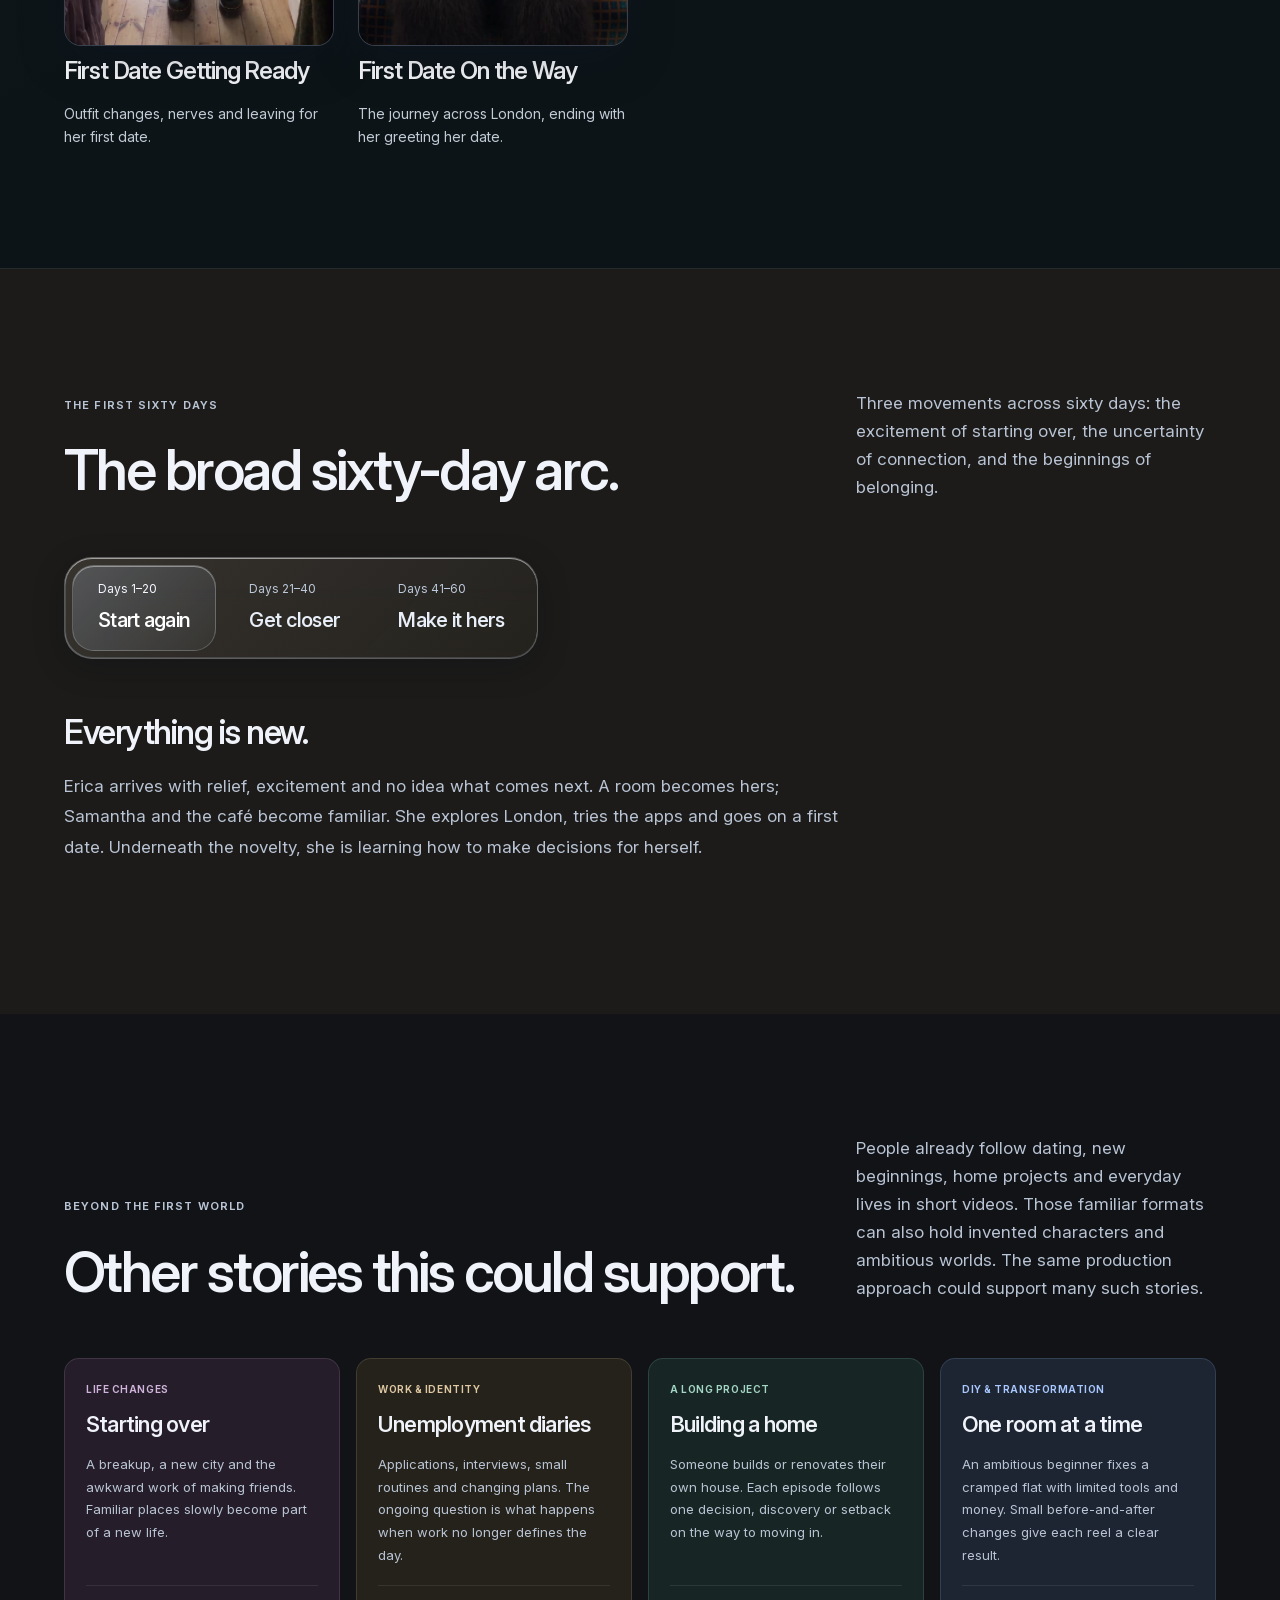
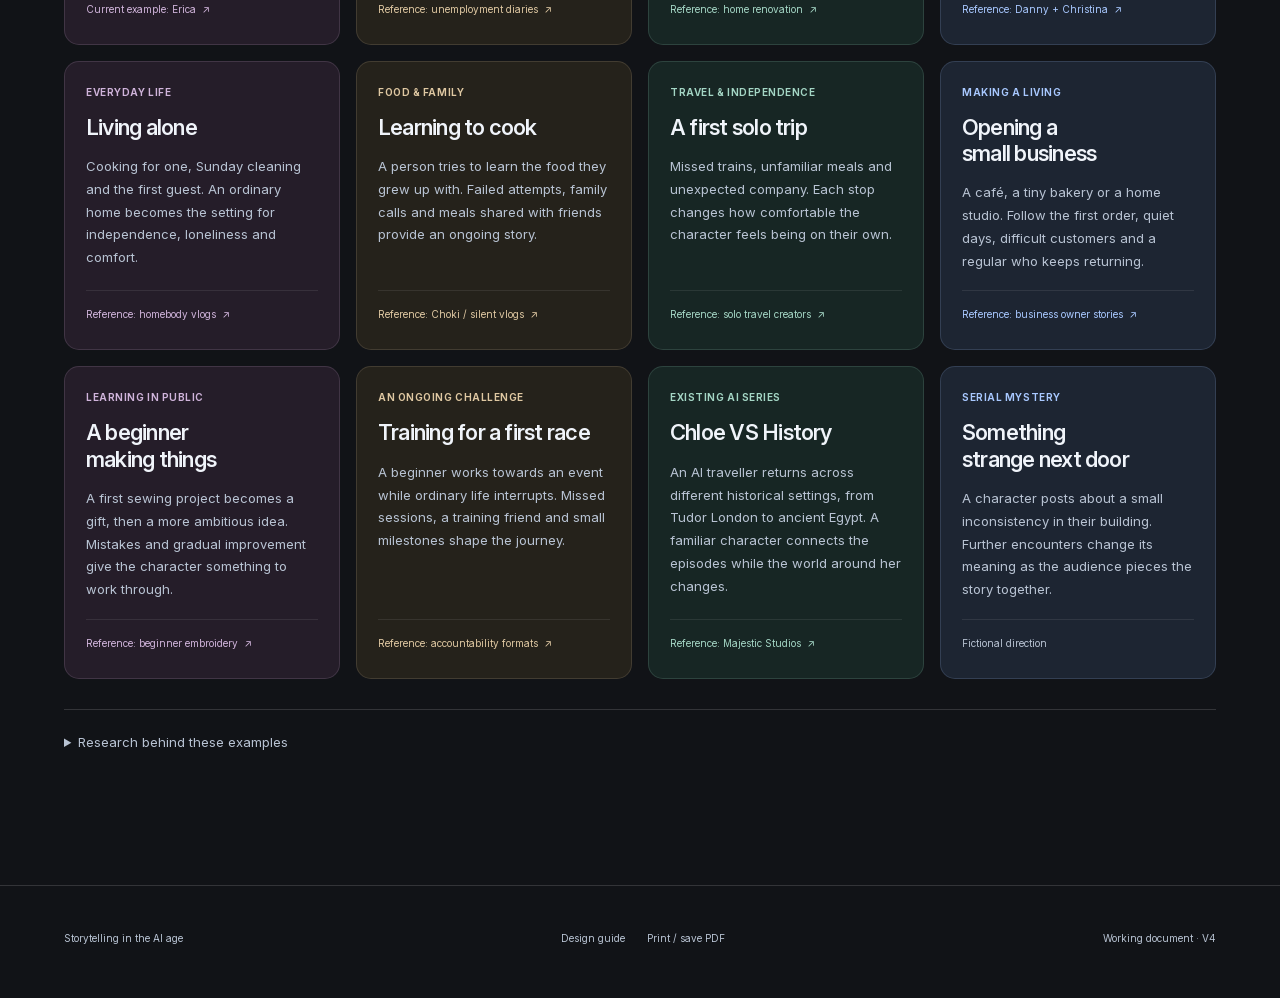
==== commit 9e8b64e1: "Restore unchanged site at replacement public address" ====
--- a/index.html
+++ b/index.html
@@ -1 +1,105 @@
-<!doctype html><html lang="en"><head><meta charset="utf-8"><meta name="robots" content="noindex,nofollow"><meta name="viewport" content="width=device-width,initial-scale=1"><title>Unavailable</title></head><body><p>This page is no longer available.</p></body></html>
+<!doctype html>
+<html lang="en">
+<head>
+  <meta charset="utf-8"><meta name="viewport" content="width=device-width,initial-scale=1">
+  <meta name="description" content="Building a platform for ongoing short vertical stories: people define the world and direction, AI helps produce episodes, and humans review what gets published.">
+  <title>Storytelling in the AI age: Notes on an ongoing experiment</title>
+  <link rel="icon" href="shared/assets/mark.svg" type="image/svg+xml"><link rel="stylesheet" href="styles.css"><link rel="stylesheet" href="dark.css?v=3.4"><link rel="stylesheet" href="reels.css?v=5"><meta name="theme-color" content="#111317">
+  <script defer src="shared/vendor/liquid-glass.js"></script><script defer src="app.js?v=5"></script><script defer src="navigation.js?v=2"></script><script defer src="reels.js?v=8"></script>
+</head>
+<body>
+<a class="skip" href="#main">Skip to content</a>
+<header class="site-header"><a class="wordmark" href="#top" aria-label="Document beginning"><span>Storytelling<br>in the AI age</span></a><nav class="glass-nav" aria-label="Main navigation"><a href="#top">The idea</a><a href="#system">The process</a><a href="#erica">The experiment</a><a href="#films">Watch</a></nav></header>
+<main id="main">
+<section class="hero wrap" id="top">
+  <div class="hero-copy"><p class="eyebrow"><span class="signal"></span> Notes on an ongoing experiment</p><h1>Storytelling<br>in the <em>AI age.</em></h1><p class="hero-lead">An experiment in ongoing short vertical stories: people establish a world, its characters and a story arc, and AI helps produce episodes within that direction.</p><p class="hero-note">People shape the world, review each episode and decide what gets published. Erica Wise is the first experiment.</p></div>
+  <div class="hero-art" aria-label="Moments from Erica’s selected videos"><figure class="hero-frame back-left"><img src="assets/day-one-replacement/day-one-c3a3596697d7.jpg" alt="Erica ready to leave her London flat" fetchpriority="high"><figcaption>Moving to London</figcaption></figure><figure class="hero-frame back-right"><img src="assets/getting-ready-replacement/getting-ready-f416bc285221.jpg" alt="Erica getting ready at home"><figcaption>Getting ready</figcaption></figure><figure class="hero-frame front"><img src="assets/on-the-way-replacement/on-the-way-5e70b127f445.jpg" alt="Erica on her way to her first date"><figcaption><span class="record-dot"></span> FIRST DATE · ON THE WAY</figcaption><a class="hero-play glass-control" href="#films" aria-label="Watch Erica’s selected videos">▶</a></figure><span class="orbit-note">Erica Wise<br>Selected videos</span></div>
+</section>
+<section id="idea" class="section wrap essay-grid"><div><p class="eyebrow">The idea</p><h2>A platform for ongoing stories.</h2></div><div class="reading"><p class="large">The experiment starts with a useful fit: AI’s ability to make short videos, and the short-form feeds where people already follow stories every day.</p><p>The starting point is a world: its characters, surroundings, relationships, bigger arc and subplots. A person defines those things. AI works within that direction, helping produce episodes that build on what has already happened.</p><p>The platform under development brings that foundation into a repeatable production process. The aim is to automate more of how episodes are prepared, generated and published, with people setting the direction, reviewing the result and shaping where the story goes.</p><p>That could support many different concepts. Erica, a panda starting a new life in London, is the first experiment: a familiar kind of story told through a character that would normally require a substantial effects production.</p></div></section>
+
+<section id="format" class="section format-section"><div class="wrap essay-grid"><div><p class="eyebrow">Short-form and vertical video</p><h2>Short stories made<br>for a vertical feed.</h2></div><div class="reading"><p>Short-form is the starting point for this system. Dating, starting over, learning a skill or building a home already unfold through small posts. A fictional world can use that same rhythm, with characters and settings that would be difficult to film conventionally.</p><p>Someone might encounter the fourth episode first. It needs enough context to make sense on its own, and something that makes them care: an awkward encounter, an unexpected kindness, a plan that goes wrong. Following the character brings those moments together into a larger story.</p><p>For Erica, the aim is thirty seconds or less, shaped by the story. Direct-to-camera remarks, expressive voiceover, action and wordless music breaks give each episode its own rhythm. The format is brief; the relationships can develop over months.</p></div></div></section>
+
+<section id="possibility" class="section wrap essay-grid"><div><p class="eyebrow">The production constraints</p><h2>Exploring new worlds in short-form.</h2></div><div class="reading"><p class="large">The exciting possibility is bringing characters and worlds that need a film production budget into an ongoing series of short vertical videos.</p><p>The story might be as familiar as moving house or opening a café. But its main character could be a panda, or its neighbourhood could exist in another world. Those choices introduce production work that can make an everyday short-form series impractical for a small team.</p><p>Erica makes that concrete. A believable panda changes clothes, unpacks a flat, meets people and goes on dates in London. Conventionally, that means character animation and effects work across every episode. The challenge is sustaining that effort for little moments in her life.</p><p>AI offers a way to try those ideas, see how they feel and develop them further. The opportunity is to make more kinds of worlds practical in this format. Whether people keep watching still comes down to the characters, the story and how it makes them feel.</p></div></section>
+
+<section id="system" class="section system-section"><div class="wrap"><div class="section-head"><div><p class="eyebrow">World creation and production</p><h2>How the world guides<br>each episode.</h2></div><p class="section-deck">People establish the cast, setting, arc and subplots. Each episode develops within those creative boundaries.</p></div>
+<div class="process-context"><p>Setting up a world means deciding who lives there, what they want, how they relate to one another and what can happen. Supporting characters and subplots give the series room to grow. Visual references, voices and creative rules make that world recognisable.</p><p>That becomes the material the system works from. It carries the larger direction and previous events into the next script, selects the right inputs and helps produce a draft. The creator can change the direction at any stage.</p></div>
+<div class="pipeline" aria-label="Explore the seven production stages"><div class="stage-list" role="tablist" aria-label="Production stages" aria-orientation="vertical">
+<button role="tab" id="stage-0" aria-controls="stage-panel" aria-selected="true" data-stage="0"><span>01</span> Set the premise <span class="stage-arrow">↗</span></button>
+<button role="tab" id="stage-1" aria-controls="stage-panel" aria-selected="false" tabindex="-1" data-stage="1"><span>02</span> Build the world <span class="stage-arrow">↗</span></button>
+<button role="tab" id="stage-2" aria-controls="stage-panel" aria-selected="false" tabindex="-1" data-stage="2"><span>03</span> Write the episode <span class="stage-arrow">↗</span></button>
+<button role="tab" id="stage-3" aria-controls="stage-panel" aria-selected="false" tabindex="-1" data-stage="3"><span>04</span> Assemble the inputs <span class="stage-arrow">↗</span></button>
+<button role="tab" id="stage-4" aria-controls="stage-panel" aria-selected="false" tabindex="-1" data-stage="4"><span>05</span> Generate & inspect <span class="stage-arrow">↗</span></button>
+<button role="tab" id="stage-5" aria-controls="stage-panel" aria-selected="false" tabindex="-1" data-stage="5"><span>06</span> Human review <span class="stage-arrow">↗</span></button>
+<button role="tab" id="stage-6" aria-controls="stage-panel" aria-selected="false" tabindex="-1" data-stage="6"><span>07</span> Release & continue <span class="stage-arrow">↗</span></button></div>
+<div id="stage-panel" role="tabpanel" aria-labelledby="stage-0" tabindex="0"><div class="stage-visual" id="stage-visual"><span class="stage-glyph">Character · situation<br>point of view</span></div><div class="stage-body"><span class="label" id="stage-status">Story development</span><h3 id="stage-title">The premise and point of view</h3><p id="stage-description">The creator sets the premise, point of view and larger arc. Decide what the characters want, what can change and which subplots can develop alongside the main story.</p><div class="stage-output"><span>What carries forward</span><p id="stage-output">A premise, character background, main arc and supporting story threads.</p></div></div></div></div>
+<div class="human-loop"><span class="loop-symbol" aria-hidden="true">↺</span><div><strong>The creator reviews the episode.</strong><p>Accept the take, ask for a precise revision, or rethink the episode. Only an approved version becomes the reference for what follows.</p></div></div>
+<noscript><p>The workflow is: premise → world → script → reference package → generation and inspection → human approval → release and continuity.</p></noscript>
+</div></section>
+
+<section id="automation" class="section automation-section"><div class="wrap">
+<div class="section-head"><div><p class="eyebrow">The platform and automation vision</p><h2>From a defined world<br>to a daily episode.</h2></div><p class="section-deck">Establish the world and story direction, generate within that remit, review the episode, then publish and carry its events forward.</p></div>
+<p class="automation-intro">The platform vision is a shared world feeding a repeatable cycle of scripts, references, generation and publication. Human involvement starts with the premise and continues through writing, revisions and approval. Automation handles more of the repeated work; people decide what the story should become.</p>
+<figure class="automation-map" aria-labelledby="automation-caption">
+<div class="foundation-block"><div class="map-heading"><span class="map-number">01</span><div><h3>Establish the series</h3><p>Set up once. Update deliberately as the story develops.</p></div></div>
+<div class="foundation-grid">
+<div><svg viewBox="0 0 32 32" aria-hidden="true"><path d="M4 24c7 0 4-16 12-16s5 16 12 16M4 28V4"/><circle cx="16" cy="8" r="2"/></svg><h4>The larger arc</h4><p>Premise, emotional direction, main arc and ongoing subplots.</p></div>
+<div><svg viewBox="0 0 32 32" aria-hidden="true"><circle cx="16" cy="10" r="5"/><path d="M5 28v-3a11 11 0 0 1 22 0v3M25 5l3 3"/></svg><h4>The characters</h4><p>Lead and supporting cast, personalities, relationships, voices and wardrobe.</p></div>
+<div><svg viewBox="0 0 32 32" aria-hidden="true"><path d="M4 28V12l12-8 12 8v16H4Zm8 0V18h8v10M9 12h2m10 0h2"/></svg><h4>The locations</h4><p>Recurring spaces, geography and approved visual references.</p></div>
+<div><svg viewBox="0 0 32 32" aria-hidden="true"><rect x="7" y="3" width="18" height="26" rx="4"/><path d="M11 12h10M11 17h7M14 25h4"/></svg><h4>The creative rules</h4><p>Look, performance, edit rhythm, music, captions and format.</p></div>
+</div></div>
+<div class="flow-connector"><span aria-hidden="true">↓</span><p>This shared foundation is available to every episode.</p></div>
+<div class="daily-block"><div class="map-heading"><span class="map-number">02</span><div><h3>Prepare the next day’s episode</h3><p>Triggered by the schedule or a new story direction from the creator.</p></div><span class="cadence-label">Repeats daily</span></div>
+<ol class="daily-flow">
+<li><span class="step-index">01</span><h4>Choose the next beat</h4><p>Read the larger arc and what has already happened. Decide the event and emotional change for this episode.</p></li>
+<li><span class="step-index">02</span><h4>Write the script</h4><p>Set the action, dialogue, voiceover, text and sound. Choose a duration that fits the story.</p></li>
+<li><span class="step-index">03</span><h4>Prepare the inputs</h4><p>Select the cast, clothes and locations. Flag any new reference needed and assemble the generation prompt.</p></li>
+<li><span class="step-index">04</span><h4>Generate the episode</h4><p>Create the picture, performance, edit and audio. Save the draft with its script, references and settings.</p></li>
+</ol></div>
+<div class="flow-connector"><span aria-hidden="true">↓</span><p>Deliver tomorrow’s reel for review today.</p></div>
+<div class="review-release">
+<div class="review-node"><div class="map-heading"><span class="map-number">03</span><div><h3>Human review</h3><p>Watch the complete episode.</p></div></div><p>Does the story work? Does the performance feel natural? Does it belong in this world?</p><div class="review-decisions"><span>Approve</span><span>Request changes</span><span>Rethink the scene</span></div></div>
+<div class="approval-arrow"><span>Approved</span><b aria-hidden="true">→</b></div>
+<div class="publish-node"><div class="map-heading"><span class="map-number">04</span><div><h3>Schedule and publish</h3><p>Release only the approved version.</p></div></div><p>Prepare the vertical reel and its post for the chosen channel and release time.</p><div class="release-formats"><span>Instagram Reels</span><span>YouTube Shorts</span></div></div>
+</div>
+<div class="revision-route"><span aria-hidden="true">↶</span><p><strong>If changes are needed:</strong> revise the script, references or generation, then return to review. The episode stays unpublished.</p></div>
+<div class="continuity-loop"><span aria-hidden="true">↺</span><div><h3>Carry the story forward</h3><p>Record the approved events, outfits, relationships and unresolved threads. The next day’s episode uses this updated story record alongside the original arc.</p></div><span class="return-label">Back to the daily cycle ↑</span></div>
+<figcaption id="automation-caption">The intended end-to-end workflow. The current Erica examples were made through hands-on iteration; the automated daily cycle and publishing connections are the platform vision.</figcaption>
+</figure>
+<p class="automation-outro">The creator can intervene anywhere in this chain. A scheduled episode can follow the agreed arc without a fresh brief every day, while a new idea can change its direction. The recurring world supplies continuity; human decisions shape where the story goes.</p>
+</div></section>
+
+<section id="erica" class="section wrap"><div class="section-head"><div><p class="eyebrow">The first story</p><h2>Erica Wise in London.</h2></div><p class="section-deck">An American panda moves to London after the end of a seven-year relationship and starts documenting her life.</p></div>
+<div class="erica-feature"><button class="sheet-button erica-sheet" data-image="shared/assets/going-out.png" data-caption="Erica Wise · approved going-out wardrobe" aria-label="Enlarge Erica's approved going-out sheet"><img src="shared/assets/going-out.png" alt="Erica, a realistic panda in a leather jacket, burgundy skirt and boots, shown from several angles" loading="lazy"><span class="expand">View full sheet ↗</span></button><div class="erica-story"><p class="label">The premise</p><h3>Starting again after<br>a long relationship.</h3><p>She is excited and relieved to have made the move, but ordinary choices expose how much of her life used to be shared. Finding a room, choosing bedding and having nobody familiar to tell about her day can be funny, freeing or unexpectedly difficult.</p><p>Erica starts with a tiny audience, speaking to the camera as though to a handful of friends. Dating becomes a prominent thread, alongside the work of building an ordinary life.</p><p>She can feel a powerful connection with someone who does not feel the same way. She can also find closeness in a friendship she was not looking for. The humour comes from her observations and the people around her; the emotional story extends well beyond dating.</p><div class="inline-facts"><span>Vertical 9:16</span><span>Up to 30 seconds</span><span>A 60-day story arc</span></div></div></div>
+<div class="world-heading"><h3>The recurring people and places.</h3><p>The same flat, café and neighbourhood appear as her relationships develop.</p></div>
+<div class="cast-grid">
+<article><button class="sheet-button" data-image="shared/assets/samantha.png" data-caption="Samantha Smart · approved GPT-2 v004 character sheet"><img src="shared/assets/samantha.png" alt="Samantha's approved character sheet" loading="lazy"><span class="expand">Full sheet ↗</span></button><h4>Samantha Smart</h4><p>Her human flatmate. Short, nerdy and dryly funny. Friendship grows through ordinary shared routines.</p></article>
+<article><button class="sheet-button" data-image="shared/assets/kit.png" data-caption="Kit · approved peacock character sheet"><img src="shared/assets/kit.png" alt="Kit's approved peacock character sheet" loading="lazy"><span class="expand">Full sheet ↗</span></button><h4>Kit</h4><p>A cocky, nonchalant peacock who runs the café with Miles. Feather hands, avian legs and a complete personal style.</p></article>
+<article><button class="sheet-button" data-image="shared/assets/miles.png" data-caption="Miles · approved GPT-2 text-only character sheet"><img src="shared/assets/miles.png" alt="Miles's approved character sheet" loading="lazy"><span class="expand">Full sheet ↗</span></button><h4>Miles</h4><p>Kit’s human café partner. Gay, East London, effortlessly unbothered. Their humour comes from how they see the world.</p></article></div>
+<div class="location-grid"><figure><button class="sheet-button" data-image="shared/assets/apartment.png" data-caption="The apartment · approved location sheet"><img src="shared/assets/apartment.png" alt="Multiple views of Erica and Samantha's ordinary London flat" loading="lazy"><span class="expand">Explore the flat ↗</span></button><figcaption><strong>The flat</strong><span>Home is established through shared space and small habits.</span></figcaption></figure><figure><button class="sheet-button" data-image="shared/assets/cafe.png" data-caption="The neighbourhood café · approved location sheet"><img src="shared/assets/cafe.png" alt="The green-fronted independent café and its interior" loading="lazy"><span class="expand">Explore the café ↗</span></button><figcaption><strong>The café</strong><span>A passing landmark becomes a place where someone knows her.</span></figcaption></figure></div>
+<div class="bench-note"><span class="small-symbol">↳</span><p><strong>And a bench.</strong> It can become Erica’s place over time. Its meaning comes from returning with different weather, company and feelings.</p></div>
+</section>
+
+<section id="films" class="section film-section"><div class="wrap"><div class="section-head"><div><p class="eyebrow">Video examples</p><h2>Watch</h2></div><p class="section-deck">Moments from Erica’s life in London. Play with sound.</p></div><div class="film-grid selected-finals">
+<article class="film"><div class="video-shell"><video playsinline preload="none" data-film="day-one" poster="assets/day-one-replacement/day-one-c3a3596697d7.jpg" aria-label="Day One Moving to London"><source data-src="assets/day-one-replacement/day-one-c3a3596697d7.mp4" type="video/mp4"></video><button class="video-start" aria-label="Play Day One Moving to London"><span aria-hidden="true">▶</span><small>Open video</small></button></div><h3>Day One Moving to London</h3><p>Arrival, unpacking, starting sixty days in London.</p></article>
+<article class="film"><div class="video-shell"><video playsinline preload="none" data-film="day-two" poster="assets/day-two-replacement/day-two-2009d650feff.jpg" aria-label="Day Two"><source data-src="assets/day-two-replacement/day-two-2009d650feff.mp4" type="video/mp4"></video><button class="video-start" aria-label="Play Day Two"><span aria-hidden="true">▶</span><small>Open video</small></button></div><h3>Day Two</h3><p>Unpacking the keepsake box she brought to London.</p></article>
+<article class="film"><div class="video-shell"><video playsinline preload="none" data-film="grocery" poster="assets/grocery-replacement/grocery-7ae86b0bdb09.jpg" aria-label="Day 6 Grocery"><source data-src="assets/grocery-replacement/grocery-7ae86b0bdb09.mp4" type="video/mp4"></video><button class="video-start" aria-label="Play Day 6 Grocery"><span aria-hidden="true">▶</span><small>Open video</small></button></div><h3>Day 6 Grocery</h3><p>The grocery-shopping episode; approved benchmark for pace and emotional delivery.</p></article>
+<article class="film"><div class="video-shell"><video playsinline preload="none" data-film="kit-introduction" poster="assets/kit-replacement/kit-c41dc4005098.jpg" aria-label="Meeting Kit"><source data-src="assets/kit-replacement/kit-c41dc4005098.mp4" type="video/mp4"></video><button class="video-start" aria-label="Play Meeting Kit"><span aria-hidden="true">▶</span><small>Open video</small></button></div><h3>Meeting Kit</h3><p>Erica meets the peacock barista at her neighbourhood café.</p></article>
+<article class="film"><div class="video-shell"><video playsinline preload="none" data-film="first-date-getting-ready" poster="assets/getting-ready-replacement/getting-ready-f416bc285221.jpg" aria-label="First Date Getting Ready"><source data-src="assets/getting-ready-replacement/getting-ready-f416bc285221.mp4" type="video/mp4"></video><button class="video-start" aria-label="Play First Date Getting Ready"><span aria-hidden="true">▶</span><small>Open video</small></button></div><h3>First Date Getting Ready</h3><p>Outfit changes, nerves and leaving for her first date.</p></article>
+
+<article class="film"><div class="video-shell"><video playsinline preload="none" data-film="first-date-on-the-way" poster="assets/on-the-way-replacement/on-the-way-5e70b127f445.jpg" aria-label="First Date On the Way"><source data-src="assets/on-the-way-replacement/on-the-way-5e70b127f445.mp4" type="video/mp4"></video><button class="video-start" aria-label="Play First Date On the Way"><span aria-hidden="true">▶</span><small>Open video</small></button></div><h3>First Date On the Way</h3><p>The journey across London, ending with her greeting her date.</p></article></div></div></section>
+
+<section class="section wrap" id="arc"><div class="section-head"><div><p class="eyebrow">The first sixty days</p><h2>The broad sixty-day arc.</h2></div><p class="section-deck">Three movements across sixty days: the excitement of starting over, the uncertainty of connection, and the beginnings of belonging.</p></div><div class="arc-tabs" role="tablist" aria-label="Story phases"><button role="tab" id="arc-0" aria-controls="arc-panel" aria-selected="true" data-arc="0">Days 1–20 <span>Start again</span></button><button role="tab" id="arc-1" aria-controls="arc-panel" aria-selected="false" tabindex="-1" data-arc="1">Days 21–40 <span>Get closer</span></button><button role="tab" id="arc-2" aria-controls="arc-panel" aria-selected="false" tabindex="-1" data-arc="2">Days 41–60 <span>Make it hers</span></button></div><div id="arc-panel" role="tabpanel" aria-labelledby="arc-0" tabindex="0"></div></section>
+
+<section class="section wrap" id="possibilities"><div class="section-head"><div><p class="eyebrow">Beyond the first world</p><h2>Other stories this could support.</h2></div><p class="section-deck">People already follow dating, new beginnings, home projects and everyday lives in short videos. Those familiar formats can also hold invented characters and ambitious worlds. The same production approach could support many such stories.</p></div><div class="genre-grid example-grid"><article><p class="label">Life changes</p><h3>Starting over</h3><p>A breakup, a new city and the awkward work of making friends. Familiar places slowly become part of a new life.</p><a class="example-reference" href="#erica">Current example: Erica <span aria-hidden="true">↗</span></a></article><article><p class="label">Work &amp; identity</p><h3>Unemployment diaries</h3><p>Applications, interviews, small routines and changing plans. The ongoing question is what happens when work no longer defines the day.</p><a class="example-reference" href="https://www.fastcompany.com/91528046/no-idea-what-tomorrow-will-look-like-in-tiktoks-unemployment-diaries-workers-document-life-after-layoffs" target="_blank" rel="noopener">Reference: unemployment diaries <span aria-hidden="true">↗</span></a></article><article><p class="label">A long project</p><h3>Building a home</h3><p>Someone builds or renovates their own house. Each episode follows one decision, discovery or setback on the way to moving in.</p><a class="example-reference" href="https://blog.youtube/culture-and-trends/home-improvement/" target="_blank" rel="noopener">Reference: home renovation <span aria-hidden="true">↗</span></a></article><article><p class="label">DIY &amp; transformation</p><h3>One room at a time</h3><p>An ambitious beginner fixes a cramped flat with limited tools and money. Small before-and-after changes give each reel a clear result.</p><a class="example-reference" href="https://dannyandchristina.com/blog/our-most-viral-renovation-videos-of-2025" target="_blank" rel="noopener">Reference: Danny + Christina <span aria-hidden="true">↗</span></a></article><article><p class="label">Everyday life</p><h3>Living alone</h3><p>Cooking for one, Sunday cleaning and the first guest. An ordinary home becomes the setting for independence, loneliness and comfort.</p><a class="example-reference" href="https://blog.youtube/culture-and-trends/trending-now-homebody-living-unrecognizable-makeup-anxiety-more/" target="_blank" rel="noopener">Reference: homebody vlogs <span aria-hidden="true">↗</span></a></article><article><p class="label">Food &amp; family</p><h3>Learning to cook</h3><p>A person tries to learn the food they grew up with. Failed attempts, family calls and meals shared with friends provide an ongoing story.</p><a class="example-reference" href="https://blog.youtube/culture-and-trends/whats-all-the-noise-about-silent-vlogs/" target="_blank" rel="noopener">Reference: Choki / silent vlogs <span aria-hidden="true">↗</span></a></article><article><p class="label">Travel &amp; independence</p><h3>A first solo trip</h3><p>Missed trains, unfamiliar meals and unexpected company. Each stop changes how comfortable the character feels being on their own.</p><a class="example-reference" href="https://blog.youtube/culture-and-trends/solo-travel/" target="_blank" rel="noopener">Reference: solo travel creators <span aria-hidden="true">↗</span></a></article><article><p class="label">Making a living</p><h3>Opening a small business</h3><p>A café, a tiny bakery or a home studio. Follow the first order, quiet days, difficult customers and a regular who keeps returning.</p><a class="example-reference" href="https://newsroom.tiktok.com/built-on-tiktok-celebrating-the-thriving-small-business-community?lang=en" target="_blank" rel="noopener">Reference: business owner stories <span aria-hidden="true">↗</span></a></article><article><p class="label">Learning in public</p><h3>A beginner making things</h3><p>A first sewing project becomes a gift, then a more ambitious idea. Mistakes and gradual improvement give the character something to work through.</p><a class="example-reference" href="https://blog.youtube/culture-and-trends/embroidery-creators-youtube/" target="_blank" rel="noopener">Reference: beginner embroidery <span aria-hidden="true">↗</span></a></article><article><p class="label">An ongoing challenge</p><h3>Training for a first race</h3><p>A beginner works towards an event while ordinary life interrupts. Missed sessions, a training friend and small milestones shape the journey.</p><a class="example-reference" href="https://ads.tiktok.com/business/library/TikTok_Next_2026_Trend_Report.pdf" target="_blank" rel="noopener">Reference: accountability formats <span aria-hidden="true">↗</span></a></article><article><p class="label">Existing AI series</p><h3>Chloe VS History</h3><p>An AI traveller returns across different historical settings, from Tudor London to ancient Egypt. A familiar character connects the episodes while the world around her changes.</p><a class="example-reference" href="https://majesticstudios.ai/" target="_blank" rel="noopener">Reference: Majestic Studios <span aria-hidden="true">↗</span></a></article><article><p class="label">Serial mystery</p><h3>Something strange next door</h3><p>A character posts about a small inconsistency in their building. Further encounters change its meaning as the audience pieces the story together.</p><span class="example-reference fictional">Fictional direction</span></article></div><details class="example-research"><summary>Research behind these examples</summary><div class="research-body"><p>Most cards are proposed story adaptations of existing online formats; Chloe VS History is an existing production. The strongest overlap is a person viewers can get to know, an experience unfolding over time, and something that changes from one post to the next.</p><ul>
+<li><strong>Chloe VS History:</strong> Created by Jonathan Laramy at Majestic Studios, the series gives a recurring AI traveller a different historical world to explore. For this project, it is a useful precedent for putting a familiar character into settings that would be costly to film. <a href="https://majesticstudios.ai/" target="_blank" rel="noopener">Official studio ↗</a> The Guardian reported over 610,000 Instagram followers and 15 million YouTube views in May 2026. <a href="https://www.theguardian.com/technology/2026/may/26/we-can-stitch-together-our-past-the-ai-generated-time-travellers-vlogging-from-history" target="_blank" rel="noopener">Dated audience report ↗</a></li>
+<li><strong>Renovation and DIY:</strong> Danny and Christina report 11.1M TikTok views and 4.7M Instagram views for a bathroom transformation, plus a multi-part front-door series. <a href="https://dannyandchristina.com/blog/our-most-viral-renovation-videos-of-2025" target="_blank" rel="noopener">Creator-reported 2025 results ↗</a></li>
+<li><strong>Unemployment:</strong> Victoria Chege’s layoff TikTok exceeded one million views. <a href="https://www.axios.com/local/washington-dc/2025/08/04/federal-workers-job-search-social-media-doge-layoffs" target="_blank" rel="noopener">Axios, August 2025 ↗</a></li>
+<li><strong>Travel and learning:</strong> YouTube reports over 200M solo-travel video views in January–June 2025, and over 150M views in 2025 for embroidery-related videos with “beginner” in the title. <a href="https://blog.youtube/culture-and-trends/solo-travel/" target="_blank" rel="noopener">Solo travel ↗</a> · <a href="https://blog.youtube/culture-and-trends/embroidery-creators-youtube/" target="_blank" rel="noopener">Beginner embroidery ↗</a></li>
+<li><strong>Work and personal goals:</strong> TikTok’s 2026 report highlights work-life diaries and accountability communities. The first-race example is a proposed adaptation of that structure. <a href="https://ads.tiktok.com/business/library/TikTok_Next_2026_Trend_Report.pdf" target="_blank" rel="noopener">TikTok Next 2026 ↗</a></li>
+</ul><p class="research-scope">These sources mix short-form examples with wider YouTube communities. The figures describe the named creators or categories, not expected results for a generated series. Chloe is a creative reference, not evidence of an automated production workflow. Historical stories also need research and fact-checking; a recurring character and convincing images do not establish historical accuracy. The mystery is a fictional direction.</p></div></details></section>
+
+</main>
+<footer class="wrap"><span>Storytelling in the AI age</span><div><a href="design-guide.html">Design guide</a><button class="print-action" type="button">Print / save PDF</button></div><span>Working document · V4</span></footer>
+<dialog id="image-dialog" aria-labelledby="image-caption"><div class="dialog-top"><p id="image-caption"></p><button class="close-dialog" aria-label="Close full sheet">×</button></div><img id="dialog-image" alt=""><a id="image-original" target="_blank">Open original image ↗</a></dialog>
+<div class="scroll-progress" aria-hidden="true"></div>
+</body></html>
--- a/styles.css
+++ b/styles.css
@@ -0,0 +1,19 @@
+@font-face{font-family:Inter;src:url('shared/assets/InterVariable.woff2') format('woff2');font-weight:100 900;font-display:swap}
+:root{--paper:#f7f8fa;--white:#fff;--ink:#18212a;--muted:#5a6470;--line:#dbe0e6;--blue:#244bd8;--pale:#edf1ff;--ease:cubic-bezier(.23,1,.32,1);--max:1240px;--gutter:clamp(22px,5vw,80px)}
+*{box-sizing:border-box}html{scroll-behavior:smooth;scroll-padding-top:105px}body{margin:0;background:var(--paper);color:var(--ink);font-family:Inter,-apple-system,BlinkMacSystemFont,'Segoe UI',sans-serif;font-size:16px;line-height:1.65;-webkit-font-smoothing:antialiased}button,a{-webkit-tap-highlight-color:transparent}a{color:inherit;text-decoration:none}button{font:inherit;color:inherit;cursor:pointer}img{display:block;max-width:100%;height:auto}figure,p,h1,h2,h3,h4{margin:0}p+p{margin-top:20px}h1,h2,h3,h4{font-weight:570;line-height:1.1;letter-spacing:-.045em;text-wrap:balance}h1{font-size:clamp(64px,7.1vw,104px);line-height:1.025;letter-spacing:-.07em}h2{font-size:clamp(37px,4.4vw,62px)}h3{font-size:28px}h4{font-size:22px}em{font-style:normal;color:var(--blue)}a:focus-visible,button:focus-visible,summary:focus-visible,[tabindex]:focus-visible{outline:3px solid var(--blue);outline-offset:5px;border-radius:6px}button:active,.button:active{transform:scale(.98)}.wrap{max-width:calc(var(--max) + 2*var(--gutter));margin:0 auto;padding-left:var(--gutter);padding-right:var(--gutter)}.section{padding-top:120px;padding-bottom:120px}.eyebrow,.label{font-size:11px;line-height:1.5;font-weight:650;letter-spacing:.1em;text-transform:uppercase}.eyebrow{color:var(--muted);margin-bottom:26px}.label{color:var(--blue)}.quiet{color:#737d88}.large{font-size:26px;line-height:1.45;letter-spacing:-.025em}.reading{max-width:570px}.reading>p:not(.large){color:var(--muted)}.section-head{display:flex;align-items:flex-end;justify-content:space-between;gap:60px;margin-bottom:56px}.section-deck{max-width:360px;color:var(--muted);font-size:17px;line-height:1.65}.text-link{font-size:14px;font-weight:600;display:inline-flex;align-items:center;gap:18px;min-height:44px}.text-link:hover{text-decoration:underline;text-underline-offset:5px}.button{display:inline-flex;align-items:center;justify-content:center;gap:12px;border-radius:99px;padding:15px 24px;font-size:14px;font-weight:600;min-height:50px;transition:transform 160ms var(--ease),background-color 160ms ease}.primary{background:var(--blue);color:white;border:1px solid var(--blue)}.primary:hover{background:#193ab4}.skip{position:fixed;top:-70px;left:20px;background:white;padding:15px;z-index:200}.skip:focus{top:10px}
+.site-header{height:112px;display:flex;align-items:center;justify-content:space-between;padding:0 var(--gutter);max-width:calc(var(--max) + 2*var(--gutter));margin:auto;position:relative;z-index:30}.wordmark{display:flex;align-items:center;gap:12px;font-size:13px;font-weight:650;line-height:1.15;letter-spacing:-.025em}.brand-icon{font-size:40px;line-height:40px;letter-spacing:-.15em;color:var(--blue);font-weight:650}.brand-icon span{font-size:35px}.glass-nav{position:fixed;top:26px;left:50%;transform:translateX(-50%);display:flex;gap:2px;border-radius:40px;padding:6px;background:linear-gradient(135deg,rgba(255,255,255,.8),rgba(241,244,249,.78));box-shadow:0 4px 20px #111b2a09,inset 0 1px 1px #fff,inset 0 0 0 1px #ffffffcf;backdrop-filter:blur(16px);isolation:isolate}.glass-nav a{font-size:12px;font-weight:550;padding:10px 18px;min-height:42px;border-radius:30px;display:flex;align-items:center;transition:background-color 180ms ease}.glass-nav a:hover,.glass-nav a.active{background:#ffffffba}.header-link{font-size:12px;font-weight:550;display:flex;gap:18px;align-items:center;min-height:44px}.hero{display:grid;grid-template-columns:1.12fr 1fr;align-items:center;min-height:680px;padding-top:35px;padding-bottom:85px;gap:24px}.hero .eyebrow{font-size:10px;letter-spacing:.06em;display:flex;align-items:center;gap:8px}.signal{width:6px;height:6px;border-radius:50%;background:var(--blue)}.hero-lead{max-width:445px;font-size:19px;line-height:1.65;color:var(--muted);margin-top:30px;letter-spacing:-.02em}.hero-actions{display:flex;gap:26px;align-items:center;margin-top:34px;flex-wrap:wrap}.hero-note{font-size:11px;color:var(--muted);margin-top:28px}.hero-art{height:570px;position:relative;isolation:isolate}.hero-art:before{content:'';position:absolute;inset:6% -10% -3% 0;background:radial-gradient(ellipse,#e0e7ef 0%,#edf1f5 50%,transparent 71%);z-index:-1}.hero-frame{position:absolute;border-radius:22px;background:#d4d8db;overflow:hidden;box-shadow:0 20px 45px #23344720;border:5px solid white;width:220px;aspect-ratio:480/854;top:55px}.hero-frame img{width:100%;height:100%;object-fit:cover}.hero-frame figcaption{position:absolute;bottom:0;left:0;right:0;padding:28px 15px 16px;background:linear-gradient(transparent,#0009);font-size:10px;font-weight:600;color:#fff;letter-spacing:.02em}.hero-frame.back-left{left:1%;top:75px;transform:rotate(-10deg);width:200px;filter:brightness(.9)}.hero-frame.back-right{right:-2%;top:40px;transform:rotate(9deg);width:220px;filter:brightness(.94)}.hero-frame.front{left:24%;top:76px;width:242px;transform:rotate(-1deg);z-index:2}.hero-play{position:absolute;top:42%;left:calc(50% - 30px);border:1px solid #ffffff99;border-radius:50%;width:60px;height:60px;display:grid;place-items:center;color:white;font-size:16px;background:#14233270;backdrop-filter:blur(12px)}.record-dot{display:inline-block;width:5px;height:5px;border-radius:50%;background:#fff;margin-right:7px}.orbit-note{position:absolute;bottom:0;right:8%;font-size:12px;line-height:1.5;color:var(--muted);text-align:right}.intro-strip{border-top:1px solid var(--line);border-bottom:1px solid var(--line)}.intro-strip>div{display:flex;justify-content:space-between;gap:24px;padding-top:23px;padding-bottom:23px;font-size:12px;color:var(--muted)}.essay-grid{display:grid;grid-template-columns:1fr 1fr;gap:80px}.statement{padding-top:8px;padding-bottom:100px;display:flex;justify-content:space-between;align-items:flex-end;gap:40px}.statement>p{font-size:clamp(30px,3.4vw,48px);line-height:1.2;letter-spacing:-.045em}.statement>p span{color:var(--blue)}.statement-note{font-size:12px;color:var(--muted);padding-bottom:5px}.system-section{background:#edf0f5}.pipeline{display:grid;grid-template-columns:1fr 1.42fr;gap:65px}.stage-list{display:flex;flex-direction:column;align-self:start;border-top:1px solid #d3d9e2}.stage-list button{border:0;border-bottom:1px solid #d3d9e2;background:transparent;display:flex;text-align:left;align-items:center;gap:18px;padding:22px 6px;font-size:18px;letter-spacing:-.025em;line-height:1.4}.stage-list button>span:first-child{font-size:11px;color:var(--muted);letter-spacing:0}.stage-list button[aria-selected=true]{color:var(--blue)}.stage-arrow{margin-left:auto;opacity:0}.stage-list button[aria-selected=true] .stage-arrow{opacity:1}#stage-panel{background:var(--white);border-radius:22px;overflow:hidden;min-height:563px;box-shadow:0 6px 25px #18263b04}.stage-visual{height:220px;display:flex;align-items:center;justify-content:center;background:#dfe6f6;overflow:hidden;position:relative}.stage-glyph{font-size:29px;font-weight:550;line-height:1.2;letter-spacing:-.04em;color:#24427c;position:relative;z-index:1}.stage-visual:before,.stage-visual:after{content:'';width:180px;height:260px;border:1px solid #819bd641;border-radius:50%;position:absolute;transform:rotate(55deg);left:16%;top:-35%}.stage-visual:after{left:auto;right:6%;top:26%;width:240px;transform:rotate(-55deg)}.stage-visual img{width:100%;height:100%;object-fit:cover}.stage-body{padding:32px 34px}.stage-body h3{margin-top:14px;font-size:25px}.stage-body>p{margin-top:16px;font-size:15px;color:var(--muted)}.stage-output{border-top:1px solid var(--line);margin-top:23px;padding-top:17px}.stage-output>span{font-size:10px;text-transform:uppercase;letter-spacing:.08em;color:var(--muted)}.stage-output p{font-size:13px;margin-top:8px}.human-loop{margin-top:35px;border-top:1px solid #d3d9e2;padding-top:30px;display:flex;align-items:center;gap:25px}.loop-symbol{font-size:44px;color:var(--blue);font-weight:300}.human-loop strong{font-size:15px;font-weight:600}.human-loop p{font-size:13px;color:var(--muted);max-width:600px;margin-top:4px}.human-loop a{margin-left:auto;font-size:12px;font-weight:600;white-space:nowrap}
+.erica-feature{display:grid;grid-template-columns:1.2fr 1fr;gap:58px;align-items:center}.sheet-button{display:block;border:0;background:#e9e8e5;width:100%;padding:0;overflow:hidden;border-radius:14px;position:relative;text-align:left}.sheet-button img{width:100%;height:auto;transition:transform 250ms var(--ease)}.erica-sheet{aspect-ratio:1.12}.erica-sheet img{width:100%;height:100%;object-fit:cover;object-position:3% 50%}.expand{position:absolute;bottom:12px;right:12px;padding:8px 13px;border-radius:30px;background:#ffffffed;color:var(--ink);font-size:10px;font-weight:550;box-shadow:0 1px 4px #0001;min-height:32px}.erica-story h3{font-size:34px;margin-top:20px;margin-bottom:22px}.erica-story>p:not(.label){font-size:15px;color:var(--muted)}.inline-facts{display:flex;gap:8px;flex-wrap:wrap;margin-top:26px}.inline-facts span{font-size:10px;border:1px solid var(--line);border-radius:30px;padding:7px 11px}.world-heading{margin-top:90px;margin-bottom:32px;display:flex;justify-content:space-between;gap:25px;align-items:end}.world-heading h3{font-size:26px}.world-heading p{font-size:13px;color:var(--muted);max-width:280px}.cast-grid{display:grid;grid-template-columns:repeat(3,1fr);gap:28px}.cast-grid h4{margin:23px 0 12px}.cast-grid p{font-size:14px;color:var(--muted);max-width:350px}.cast-grid .sheet-button{aspect-ratio:16/10}.cast-grid img{height:100%;object-fit:contain}.location-grid{margin-top:64px;display:grid;grid-template-columns:1fr 1fr;gap:28px}.location-grid .sheet-button{aspect-ratio:16/9}.location-grid .sheet-button img{width:100%;height:100%;object-fit:contain}.location-grid figcaption{display:flex;gap:22px;margin-top:20px;align-items:baseline}.location-grid strong{font-size:18px;font-weight:550;white-space:nowrap}.location-grid figcaption span{color:var(--muted);font-size:13px}.bench-note{display:flex;align-items:center;gap:25px;margin-top:40px;padding:24px 30px;background:#edf1f6;border-radius:12px}.bench-note p{font-size:14px;max-width:850px;color:var(--muted)}.bench-note strong{color:var(--ink);font-weight:600}.small-symbol{font-size:25px;color:var(--blue)}
+.film-section{background:#17232f;color:#f7f8fa}.film-section .eyebrow{color:#b4c1ce}.film-section .section-deck{color:#b4c1ce}.film-grid{display:grid;grid-template-columns:repeat(3,1fr);gap:38px}.video-shell{border-radius:17px;overflow:hidden;background:#111923;aspect-ratio:480/854}.video-shell video{width:100%;height:100%;display:block;object-fit:contain}.film-meta{display:flex;justify-content:space-between;font-size:10px;letter-spacing:.06em;color:#b4c1ce;margin-top:24px}.film h3{margin:11px 0 17px;font-size:29px}.film>p{color:#c1ccd7;font-size:14px}.film details{border-top:1px solid #ffffff25;margin-top:22px;padding-top:12px}.film summary{font-size:12px;min-height:40px;display:flex;align-items:center;justify-content:space-between;cursor:pointer;list-style:none}.film summary:after{content:'+';font-size:20px}.film details[open] summary:after{content:'−'}.film details p{color:#b4c1ce;font-size:12px;line-height:1.65}.film details a{font-size:12px;display:inline-block;padding:15px 0;color:#e5edff;text-decoration:underline;text-underline-offset:4px}.media-footnote{font-size:11px;color:#b4c1ce;margin-top:38px}.arc-tabs{display:flex;border-bottom:1px solid var(--line);margin-bottom:10px}.arc-tabs button{border:0;border-bottom:2px solid transparent;background:transparent;padding:18px 28px 20px 0;margin-right:44px;font-size:12px;text-align:left;color:var(--muted);min-height:75px}.arc-tabs button span{display:block;font-size:22px;font-weight:550;letter-spacing:-.035em;color:var(--ink);margin-top:5px}.arc-tabs button[aria-selected=true]{border-bottom-color:var(--blue);color:var(--blue)}.arc-tabs button[aria-selected=true] span{color:var(--blue)}.arc-row{display:grid;grid-template-columns:70px 1fr 1.8fr;gap:25px;padding:22px 0;border-bottom:1px solid var(--line);align-items:baseline}.arc-day{font-size:12px;font-variant-numeric:tabular-nums;color:var(--muted)}.arc-row h3{font-size:18px;letter-spacing:-.025em}.arc-row p{font-size:14px;color:var(--muted)}.small-note{font-size:12px;color:var(--muted);margin-top:26px;max-width:730px}.craft-section{background:#e9edf4}.craft-grid{display:grid;grid-template-columns:repeat(4,1fr);gap:36px}.craft-mark{color:var(--blue);font-size:30px;font-weight:500;display:block;min-height:62px;letter-spacing:-.06em}.craft-grid h3{font-size:22px;margin-bottom:18px}.craft-grid p{font-size:14px;color:var(--muted)}.craft-bottom{border-top:1px solid #ccd4df;margin-top:50px;padding-top:32px;display:flex;gap:50px;justify-content:space-between;align-items:center}.craft-bottom p{font-size:14px;max-width:660px;color:var(--muted)}.craft-bottom strong{color:var(--ink);font-weight:600}.craft-bottom a{white-space:nowrap}.genre-grid{display:grid;grid-template-columns:repeat(3,1fr);gap:28px}.genre-grid article{padding:30px;border:1px solid var(--line);border-radius:15px;display:flex;flex-direction:column}.genre-grid h3{margin-top:26px;font-size:27px}.genre-grid p:not(.label){font-size:14px;color:var(--muted);margin:21px 0 28px}.status-chip{align-self:flex-start;font-size:10px;background:#e8edff;color:#2442a6;border-radius:30px;padding:6px 10px;margin-top:auto}.status-chip.neutral{background:#eceff3;color:#52606e}.status-section{padding-top:15px;display:grid;grid-template-columns:1fr 1fr;gap:90px}.status-section .section-deck{margin-top:28px}.status-rows>div{position:relative;padding:26px 0 26px 28px;border-top:1px solid var(--line)}.status-rows h3{font-size:20px}.status-rows p{margin-top:13px;font-size:14px;color:var(--muted)}.state-dot{position:absolute;left:0;top:32px;width:8px;height:8px;border-radius:50%;border:1px solid var(--blue)}.state-dot.ready{background:var(--blue)}.state-dot.evolving{background:linear-gradient(90deg,var(--blue) 50%,transparent 50%)}.state-dot.planned{border-color:#7b8793}.feed-section{display:grid;grid-template-columns:1fr 1fr;gap:80px;padding-top:64px;padding-bottom:64px;border-top:1px solid var(--line);border-bottom:1px solid var(--line)}.feed-section h2{font-size:40px}.feed-section>div>p:not(.eyebrow){font-size:15px;color:var(--muted);max-width:440px;margin-top:20px}.feed-pending{background:#e9edf3;border-radius:18px;padding:30px 35px;align-self:center}.feed-pending>span{float:right;color:var(--blue);font-size:25px}.feed-pending strong{font-size:15px;font-weight:600}.feed-pending p{font-size:13px!important;max-width:340px!important}.feed-pending a{margin-top:10px;font-size:12px}.closing{padding-top:100px;padding-bottom:95px}.closing>p{font-size:clamp(30px,3.8vw,53px);line-height:1.18;font-weight:520;letter-spacing:-.045em}.closing>p span{color:var(--muted)}.closing>div{display:flex;gap:30px;align-items:center;margin-top:35px;flex-wrap:wrap}footer{padding-top:32px;padding-bottom:40px;border-top:1px solid var(--line);font-size:10px;color:var(--muted);display:flex;justify-content:space-between;gap:25px;align-items:center}footer>div{display:flex;align-items:center;gap:22px}.print-action{border:0;background:transparent;padding:10px 0;font-size:10px;min-height:40px}.scroll-progress{position:fixed;bottom:0;left:0;width:0;height:2px;background:var(--blue);z-index:99;pointer-events:none}
+dialog{width:min(1300px,94vw);max-height:92dvh;border:1px solid #d9dee7;border-radius:20px;padding:20px;background:#f7f8fa;color:var(--ink);box-shadow:0 40px 100px #0004}dialog::backdrop{background:#101924b0;backdrop-filter:blur(8px)}.dialog-top{display:flex;justify-content:space-between;align-items:center;gap:20px;margin-bottom:16px;font-size:14px}.close-dialog{border:0;border-radius:50%;background:#e9edf3;width:44px;height:44px;font-size:24px;flex-shrink:0}dialog>img{width:100%;max-height:calc(92dvh - 145px);object-fit:contain}dialog>a{display:inline-block;font-size:12px;margin-top:15px;text-decoration:underline}body.modal-open{overflow:hidden}
+.doc-hero{padding-top:70px;padding-bottom:70px;max-width:950px}.doc-hero h1{font-size:clamp(48px,6vw,80px)}.doc-hero .hero-lead{max-width:680px}.doc-layout{display:grid;grid-template-columns:210px 1fr;gap:80px;padding-bottom:100px}.doc-nav{position:sticky;top:110px;align-self:start;display:flex;flex-direction:column;border-top:1px solid var(--line);padding-top:15px}.doc-nav a{font-size:12px;padding:10px 0;min-height:40px}.doc-content{min-width:0}.doc-content section{padding:0 0 60px;margin-bottom:55px;border-bottom:1px solid var(--line);scroll-margin-top:120px}.doc-content h2{font-size:36px;margin-bottom:25px}.doc-content h3{font-size:23px;margin-top:30px;margin-bottom:18px}.doc-content p,.doc-content li{font-size:15px;color:var(--muted)}.doc-content strong{color:var(--ink);font-weight:600}.doc-content ul,.doc-content ol{padding-left:22px}.doc-content li{padding:7px 0}.doc-content a:not(.button){color:var(--blue);text-decoration:underline;text-underline-offset:4px}.doc-content table{width:100%;border-collapse:collapse;font-size:13px;line-height:1.6;margin-top:25px}.doc-content th{text-align:left;font-size:11px;font-weight:600;color:var(--muted)}.doc-content td,.doc-content th{padding:16px 15px 16px 0;border-bottom:1px solid var(--line);vertical-align:top}.doc-content td:first-child{font-weight:550;min-width:100px}.table-scroll{overflow-x:auto}.doc-callout{padding:24px 28px;border-left:3px solid var(--blue);background:var(--pale);border-radius:0 12px 12px 0;margin:26px 0}.doc-callout p{color:#324878}.doc-content pre{background:#192631;color:#edf4ff;padding:25px;border-radius:15px;white-space:pre-wrap;overflow-wrap:anywhere;font-size:12px;line-height:1.8}.doc-content details{border-top:1px solid var(--line);padding:18px 0}.doc-content summary{cursor:pointer;font-size:15px;font-weight:550;min-height:36px}.doc-content details>p{margin-top:15px}.swatches{display:grid;grid-template-columns:repeat(4,1fr);gap:14px;margin:25px 0}.swatch{aspect-ratio:1;border-radius:14px;padding:15px;display:flex;align-items:flex-end;font-size:11px}.design-demo{padding:40px;border-radius:20px;background:#d7e0f3 url('shared/assets/cafe.png') center/cover;display:flex;justify-content:center;align-items:center;min-height:190px}.sample-glass{padding:12px 20px;border-radius:30px;color:#142332;background:#ffffffbb;box-shadow:inset 0 1px #fff,0 5px 20px #0001;min-height:46px}.doc-content .sourcelist li{font-size:13px}.file-note{font-size:12px!important}.doc-footer{margin-top:0}
+@media(hover:hover) and (pointer:fine){.sheet-button:hover img{transform:scale(1.025)}.hero-play:hover{background:#14233299}.doc-nav a:hover{color:var(--blue)}}
+@media(min-width:1600px){.hero-art{max-width:560px}.hero-frame.back-right{right:0}}
+@media(max-width:1100px){.hero-art{height:510px}.hero-frame.front{width:215px;left:19%;top:83px}.hero-frame.back-left{width:175px;left:0;top:68px}.hero-frame.back-right{width:184px;right:-1%}.hero-lead{font-size:17px}.hero-actions{gap:14px}.hero-art .orbit-note{right:0;bottom:5px}.hero{min-height:610px;gap:20px}.section{padding-top:90px;padding-bottom:90px}.pipeline{gap:35px}.craft-grid{grid-template-columns:repeat(2,1fr);gap:40px}.film-grid{gap:25px}.erica-feature{gap:30px}.doc-layout{gap:45px;grid-template-columns:170px 1fr}}
+@media(max-width:760px){html{scroll-padding-top:90px}.site-header{height:86px}.wordmark{font-size:11px;gap:8px}.brand-icon{font-size:32px}.glass-nav{top:16px;left:auto;right:var(--gutter);transform:none;padding:4px}.glass-nav a{font-size:11px;padding:9px 12px;min-height:40px}.header-link{display:none}.hero{grid-template-columns:1fr;padding-top:30px;padding-bottom:35px;gap:20px;min-height:0}.hero h1{font-size:clamp(61px,12vw,86px)}.hero .eyebrow{font-size:9px}.hero-lead{font-size:17px;max-width:520px;margin-top:25px}.hero-art{height:480px;max-width:430px;width:100%;margin:0 auto}.hero-frame.front{width:210px;left:25%;top:38px}.hero-frame.back-left{width:174px;left:1%;top:41px}.hero-frame.back-right{width:180px;right:0;top:25px}.hero-art .orbit-note{bottom:5px;right:2%}.hero-note{margin-top:18px}.hero-actions{margin-top:25px}.hero-actions .text-link{font-size:12px}.hero-actions .button{font-size:12px;padding:13px 18px}.intro-strip>div{display:grid;grid-template-columns:1fr 1fr;gap:12px;font-size:11px}.section{padding-top:65px;padding-bottom:65px}.essay-grid,.erica-feature,.pipeline,.status-section,.feed-section{grid-template-columns:1fr;gap:35px}.section-head{display:block;margin-bottom:34px}.section-deck{margin-top:25px;max-width:520px;font-size:15px}.reading .large{font-size:23px}.statement{display:block;padding-bottom:65px}.statement-note{margin-top:25px}.pipeline .stage-list{display:grid;grid-template-columns:1fr 1fr}.stage-list button{padding:15px 8px;font-size:14px;gap:10px}.stage-arrow{display:none}.stage-list button:last-child{grid-column:span 2}.stage-visual{height:180px}.stage-body{padding:25px}#stage-panel{min-height:500px}.human-loop{align-items:flex-start;gap:18px;flex-wrap:wrap}.human-loop a{margin-left:48px}.erica-sheet{aspect-ratio:1.45}.erica-story h3{font-size:30px}.world-heading{display:block;margin-top:60px}.world-heading p{margin-top:17px;max-width:none}.cast-grid{grid-template-columns:1fr;gap:35px}.cast-grid .sheet-button{aspect-ratio:16/9}.cast-grid p{max-width:500px}.location-grid{grid-template-columns:1fr;gap:35px;margin-top:40px}.location-grid figcaption{gap:20px}.bench-note{padding:20px;align-items:flex-start}.film-grid{display:grid;grid-template-columns:1fr;gap:50px;max-width:450px;margin:auto}.video-shell{max-width:360px;margin:auto}.film h3{font-size:28px}.film-meta{margin-top:22px}.media-footnote{font-size:10px;line-height:1.8}.arc-tabs button{margin-right:0;padding:14px 12px 14px 0;flex:1;font-size:10px}.arc-tabs button span{font-size:18px}.arc-row{grid-template-columns:44px 1fr;gap:10px;padding:20px 0}.arc-row p{grid-column:2}.arc-row h3{font-size:18px}.craft-grid{grid-template-columns:1fr 1fr;gap:28px}.craft-grid h3{font-size:20px}.craft-grid p{font-size:13px}.craft-bottom{display:block}.craft-bottom a{margin-top:20px}.genre-grid{grid-template-columns:1fr}.genre-grid article{padding:25px}.genre-grid h3{margin-top:18px}.genre-grid p:not(.label){margin:17px 0 20px}.status-section{padding-top:0}.feed-section{padding-top:50px;padding-bottom:50px}.feed-section h2{font-size:35px}.feed-pending{padding:25px}.closing{padding-top:65px;padding-bottom:60px}.closing>div{gap:15px}.closing .button{font-size:12px}.closing .text-link{font-size:12px}footer{flex-direction:column;align-items:flex-start;gap:12px}footer>div{flex-wrap:wrap}.doc-hero{padding-top:45px;padding-bottom:45px}.doc-layout{display:block}.doc-nav{position:static;display:flex;flex-direction:row;flex-wrap:wrap;gap:4px 22px;margin-bottom:40px}.doc-nav a{font-size:11px}.doc-content h2{font-size:31px}.doc-content h3{font-size:23px}.doc-content p,.doc-content li{font-size:14px}.swatches{grid-template-columns:repeat(2,1fr)}.doc-content table{font-size:12px}.doc-content td,.doc-content th{padding:12px 15px 12px 0}.doc-content section{padding-bottom:40px;margin-bottom:40px}}
+@media(max-width:760px){.hero-art{overflow:clip;overflow-clip-margin:0}.hero-art:before{inset:0}.hero-frame.back-left{left:4%}.hero-frame.back-right{right:4%}}
+@media(max-width:380px){.glass-nav a{padding:9px 9px;font-size:10px}.wordmark>span:last-child{display:none}.hero-art{height:440px}.hero-frame.front{width:180px;left:22%}.hero-frame.back-left{width:155px}.hero-frame.back-right{width:155px}.craft-grid{grid-template-columns:1fr}}
+@media(prefers-reduced-motion:reduce){html{scroll-behavior:auto}*,*:before,*:after{animation:none!important;transition:none!important}.glass-nav,.glass-control,.sample-glass{backdrop-filter:none!important;-webkit-backdrop-filter:none!important}}
+@media(prefers-reduced-transparency:reduce),(prefers-contrast:more){.glass-nav,.sample-glass{background:#fff!important;backdrop-filter:none!important;-webkit-backdrop-filter:none!important;border:1px solid #7b8793}.glass-control{background:#17232f!important;backdrop-filter:none!important}.quiet{color:#56616b}}
+@media print{body{background:white;color:#111;font-size:11pt}.site-header,.glass-nav,.skip,.hero-art,.scroll-progress,.print-action,.hero-actions,.hero-note,.hero-play,.doc-nav,.feed-section,dialog{display:none!important}.wrap{padding-left:0;padding-right:0;max-width:none}.hero{display:block;padding:20px 0;min-height:0}.hero h1{font-size:48pt}.hero-lead{max-width:none}.section{padding:28px 0}.section-head{margin-bottom:20px}.section-head h2,h2{font-size:28pt}.section-deck{max-width:60%;font-size:11pt}.essay-grid{gap:25px}.statement{padding-bottom:25px}.pipeline{display:block}.stage-list{display:none}#stage-panel{min-height:0}.stage-visual{display:none}.human-loop{margin-top:15px}.film-section,.craft-section,.system-section{background:#f2f3f5;color:#111;padding:25px 15px}.film-grid{gap:20px}.film-section p,.film-section .eyebrow,.film-section .section-deck,.film-meta{color:#333}.video-shell{max-height:300px}.film details{display:block}.film details p{color:#333}.cast-grid,.genre-grid{gap:15px}.erica-feature{gap:20px}.erica-sheet{aspect-ratio:16/9}.world-heading{margin-top:30px}.location-grid{margin-top:30px}.craft-grid{gap:25px}.status-section{gap:30px}.closing{padding:25px 0}.closing>div{display:none}.closing p{font-size:24pt}a{color:inherit}p,h2,h3,h4{orphans:3;widows:3}.film,.genre-grid article,.arc-row,.cast-grid article,.doc-content details{break-inside:avoid}.doc-layout{display:block}.doc-content section{margin:0 0 20px;padding-bottom:20px}.doc-hero{padding:20px 0}.doc-hero h1{font-size:38pt}.doc-content h2{font-size:23pt}.doc-content h3{font-size:16pt}.doc-content pre{color:#111;background:#eee}.doc-content p,.doc-content li{font-size:10pt}footer{font-size:8pt;padding:20px 0}.expand{display:none}.arc-tabs{display:none}}
+
+.video-shell{position:relative}.video-start{position:absolute;inset:0;border:0;width:100%;background:transparent;color:white;display:flex;flex-direction:column;align-items:center;justify-content:center;gap:16px}.video-start>span{width:62px;height:62px;display:grid;place-items:center;border-radius:50%;background:#17232fc9;border:1px solid #ffffff80;font-size:19px;box-shadow:0 3px 25px #0002;backdrop-filter:blur(10px)}.video-start>small{padding:5px 12px;border-radius:20px;background:#17232fcc;font-size:10px;font-weight:500}.video-start[hidden]{display:none}.video-start:hover>span{background:#244bd8}.video-error{position:absolute;bottom:20px;padding:12px;background:#17232f;color:white;font-size:12px}
--- a/dark.css
+++ b/dark.css
@@ -0,0 +1,164 @@
+/* V2 — slate, pearl and a distinct functional layer of glass. */
+@media screen {
+  :root{color-scheme:dark;--paper:#111317;--white:#22262e;--ink:#f0f4fa;--muted:#b8c3d3;--line:#ffffff24;--blue:#a8c8ff;--pale:#202935}
+  body{background:radial-gradient(ellipse 65% 780px at 85% 0%,#28364366,transparent 78%),radial-gradient(ellipse 65% 600px at 5% 120px,#34273b55,transparent 80%),var(--paper)}
+  ::selection{background:#a8c8ff;color:#202a37}
+  .quiet{color:#a0aec1}.signal{box-shadow:0 0 16px #a8c8fF80}
+  .primary{background:linear-gradient(145deg,#bdd8ff,#92b7ed);color:#18273d;border:1px solid #dceaff99;box-shadow:inset 0 1px 0 #fff9,0 8px 30px #070e1930}
+  .primary:hover{background:#c6ddff}
+  .skip{background:#35465c;color:#fff}
+  .glass-nav,.hero-play,.sample-glass,.arc-tabs,.expand,.video-start>span{
+    background:linear-gradient(135deg,#e8f3ff28 0%,#d8eaff0a 44%,#93acd91a 75%,#eaf4ff28 100%);
+    border:1px solid #e6f0ff40;
+    box-shadow:inset 0 1px 0 #fff8,inset 1px 0 0 #e9f4ff24,inset 0 -1px 0 #a1bddb38,0 8px 32px #070e193d;
+    backdrop-filter:blur(20px) saturate(1.35);-webkit-backdrop-filter:blur(20px) saturate(1.35);color:#f7faff;
+  }
+  .glass-nav{padding:7px;top:23px;background:linear-gradient(130deg,#8fabc842,#33425672 47%,#718aa138);box-shadow:inset 0 1px 0 #fff9,inset 0 -1px 0 #c7ddff40,0 12px 40px #080f244d}
+  .glass-nav a{min-height:44px;padding:11px 20px;color:#e9f1fc}
+  .glass-nav a:hover,.glass-nav a.active,.glass-nav a[aria-current=page]{background:linear-gradient(140deg,#eef6ff30,#c7d8ec13);box-shadow:inset 0 1px 0 #fff5,0 2px 8px #0002;color:#fff}
+  .hero-art:before{inset:-10% -8%;background:radial-gradient(ellipse at 65% 38%,#86c4db32,transparent 65%),radial-gradient(ellipse at 25% 70%,#96a0f02e,transparent 65%)}
+  .hero-frame{border:4px solid #afc8e13b;box-shadow:0 30px 70px #080e1c66,0 0 0 1px #eef6ff22;background:#344352}
+  .hero-play{width:68px;height:68px;left:calc(50% - 34px);background:linear-gradient(135deg,#deeaff40,#243c5360);box-shadow:inset 0 1px 0 #fff9,inset 0 -1px 0 #fff3,0 8px 32px #0005}
+  .intro-strip{background:#ffffff02}.system-section{background:linear-gradient(145deg,#121d2b,#151c28)}
+  .stage-list,.stage-list button,.human-loop{border-color:var(--line)}
+  .stage-list button{padding-left:14px;padding-right:14px}
+  .stage-list button[aria-selected=true]{background:linear-gradient(90deg,#a8c8ff13,transparent);box-shadow:inset 2px 0 #a8c8ff}
+  #stage-panel{border:1px solid #ffffff20;box-shadow:0 18px 50px #0b132324;background:#1d2838}
+  .stage-visual{background:radial-gradient(ellipse at 30% 10%,#324760,#1d2d43 72%)}
+  .stage-glyph{color:#e0ecff}.stage-visual:before,.stage-visual:after{border-color:#c0d7ff40}
+  .sheet-button{background:#23242b;border:1px solid #ffffff26}
+  .expand{padding:10px 16px;min-height:40px;background:linear-gradient(135deg,#233344ae,#273951ce);font-size:11px}
+  .bench-note,.feed-pending{background:#24202b;border:1px solid #ffffff12}
+  .film-section{background:linear-gradient(155deg,#101719,#0d1417 75%);border-top:1px solid #ffffff17;border-bottom:1px solid #ffffff17}
+  .video-shell{border:1px solid #d9eaff30;box-shadow:0 16px 45px #0a132d40}
+  .video-start>span{width:72px;height:72px;background:linear-gradient(135deg,#e5f1ff50,#1e344777)}
+  .video-start:hover>span{background:#aac6e84d}.video-start>small{background:#243448df}
+  .arc-tabs{display:inline-flex;max-width:100%;border-radius:28px;padding:7px;gap:7px;margin-bottom:25px;background:linear-gradient(135deg,#c3dcff1c,#4b658824);overflow:hidden}
+  .arc-tabs button{padding:13px 25px;margin:0;border:1px solid transparent;border-radius:22px;min-height:74px;color:#bdcadb}
+  .arc-tabs button span{font-size:20px;color:#e8eff8}
+  .arc-tabs button[aria-selected=true]{border-color:#ffffff30;background:linear-gradient(135deg,#cbdfff32,#c1d9ff0d);box-shadow:inset 0 1px #fff6;color:#f5f8ff}
+  .arc-tabs button[aria-selected=true] span{color:#fff}
+  .craft-section{background:linear-gradient(135deg,#112420,#142c29)}.craft-bottom{border-color:var(--line)}
+  .genre-grid article{background:#2a36461f}.status-chip{background:#a8c8ff19;color:#c2d9ff}.status-chip.neutral{background:#ffffff0c;color:#bfccdc}
+  dialog{background:#1d232e;border-color:#e1eeff48;box-shadow:0 40px 120px #080d1980}dialog::backdrop{background:#0e1827ba}
+  .close-dialog{background:#405069}.doc-callout p{color:#d3e3fa}.doc-content pre{background:#182536;border:1px solid #ffffff20}
+  .doc-nav{border:1px solid var(--line);border-radius:18px;background:#24283270;padding:15px 18px}.doc-nav a{color:#ccd7e7}
+  .sample-glass{background:linear-gradient(135deg,#263b5090,#183044b0)}
+  .design-demo{border:1px solid #ffffff30}
+
+  #erica{--blue:#d0b4db;background:#201a24;box-shadow:0 0 0 100vmax #201a24;clip-path:inset(0 -100vmax)}
+  #erica .bench-note{background:#2b2430}
+  #arc{--blue:#dfc8a2;background:#1c1b19;box-shadow:0 0 0 100vmax #1c1b19;clip-path:inset(0 -100vmax)}
+  #arc .arc-tabs{background:linear-gradient(135deg,#e9d7bd22,#6b60501a)}
+  #craft{--blue:#a4d6c5}
+  #possibilities .genre-grid article:nth-child(1){background:#251d29;border-color:#d0b4db29;--blue:#d0b4db}
+  #possibilities .genre-grid article:nth-child(2){background:#25221b;border-color:#d9c3a329;--blue:#dfc8a2}
+  #possibilities .genre-grid article:nth-child(3){background:#172624;border-color:#a4d6c529;--blue:#a4d6c5}
+  #possibilities .status-chip{background:#ffffff09;color:var(--blue)}
+  .feed-pending{background:#22202b}
+  @media(hover:hover) and (pointer:fine){.hero-play:hover{background:#7b9ebe70}.doc-nav a:hover{color:#fff}}
+  @media(max-width:760px){
+    .glass-nav{top:16px;padding:5px}.glass-nav a{padding:9px 12px;font-size:11px;min-height:42px}
+    .arc-tabs{width:100%;gap:2px;padding:5px;border-radius:23px}
+    .arc-tabs button{flex:1;min-width:0;padding:12px 8px;border-radius:18px;font-size:10px;min-height:70px}
+    .arc-tabs button span{font-size:15px;letter-spacing:-.03em}
+    .doc-nav{padding:12px 16px}.hero-art:before{inset:0}
+  }
+  @media(max-width:380px){.glass-nav a{padding:9px 8px;font-size:10px}}
+  @media(prefers-reduced-motion:reduce){.glass-nav,.hero-play,.sample-glass,.arc-tabs,.expand,.video-start>span{backdrop-filter:none!important;-webkit-backdrop-filter:none!important;background:#33445a}}
+  @media(prefers-reduced-transparency:reduce),(prefers-contrast:more){.glass-nav,.hero-play,.sample-glass,.arc-tabs,.expand,.video-start>span{background:#33445a!important;backdrop-filter:none!important;-webkit-backdrop-filter:none!important;border:1px solid #bfd1e8;color:#fff}.quiet{color:#c6d1df}}
+}
+
+/* Concise sixty-day arc; no daily breakdown. */
+.arc-summary{max-width:850px;padding:30px 0 8px;min-height:210px}
+.arc-summary h3{font-size:clamp(24px,2.6vw,34px);margin-bottom:20px}
+.arc-summary p{font-size:17px;line-height:1.8;color:var(--muted);max-width:780px}
+@media(max-width:760px){.arc-summary{min-height:300px;padding-top:20px}.arc-summary p{font-size:15px}}
+@media print{.arc-summary{min-height:0;break-inside:avoid;padding:20px 0}.arc-summary p{color:#333;font-size:11pt}}
+
+/* V3 editorial additions use the accepted dark palette. */
+.hero h1{font-size:clamp(56px,6.3vw,88px);letter-spacing:-.055em}
+.hero-lead{max-width:475px}.hero-note{max-width:420px}
+.process-context{display:grid;grid-template-columns:1fr 1fr;gap:65px;margin-bottom:50px;max-width:1100px;color:var(--muted);font-size:16px}
+@media screen{.format-section{background:#1b191f;--blue:#d0b4db}.automation-section{background:linear-gradient(130deg,#112420,#142c29);--blue:#a4d6c5}}
+@media(max-width:760px){.hero h1{font-size:clamp(53px,12vw,78px)}.process-context{grid-template-columns:1fr;gap:22px;font-size:15px}.process-context p+p{margin-top:0}}
+@media print{.format-section,.automation-section{background:white;color:#111}.process-context{display:block;color:#333}}
+
+/* Floating navigation: pointer movement is direct; the selection uses a FLIP animation. */
+.movable-nav{z-index:100;width:max-content;max-width:calc(100vw - 20px);touch-action:none;user-select:none;-webkit-user-select:none;cursor:grab;will-change:transform}
+.movable-nav a{position:relative;z-index:1;white-space:nowrap;flex-shrink:1;justify-content:center}
+.glass-nav.movable-nav a.active,.glass-nav.movable-nav a[aria-current],.glass-nav.movable-nav a:hover{background:transparent;box-shadow:none}
+.glass-nav.movable-nav a[data-selected]{color:#fff}
+.nav-selection{position:absolute;pointer-events:none;border-radius:999px;transform-origin:0 0;background:linear-gradient(135deg,#f0f7ff38,#c7d8ec12);border:1px solid #f5faff28;box-shadow:inset 0 1px 0 #fff7,inset 0 -1px 0 #dceaff22,0 3px 12px #0002;will-change:transform}
+.nav-handle{position:relative;z-index:1;display:grid;place-items:center;width:32px;min-width:32px;min-height:44px;padding:0;background:transparent;border:0;border-radius:30px;color:#c3cddd;cursor:grab;touch-action:none}
+.nav-handle:hover{background:#ffffff0d;color:white}.nav-handle:active{transform:none}
+.movable-nav.is-dragging,.movable-nav.is-dragging a,.movable-nav.is-dragging .nav-handle{cursor:grabbing}
+.movable-nav.is-dragging{box-shadow:inset 0 1px 0 #fff9,inset 0 -1px 0 #c7ddff40,0 18px 55px #0006}
+@media(max-width:760px){.site-header:has(.movable-nav){height:132px;align-items:flex-start;padding-top:22px}.movable-nav{gap:0;padding:5px}.glass-nav.movable-nav a{padding:9px 10px;font-size:11px;min-height:44px}.nav-handle{width:28px;min-width:28px}}
+@media(max-width:380px){.glass-nav.movable-nav a{padding:9px 7px;font-size:10px}.nav-handle{width:26px;min-width:26px}}
+@media(prefers-contrast:more){.nav-selection{background:#56647b;border:1px solid #fff}}
+
+/* The automation vision, shown as a readable sequence with two explicit loops. */
+.automation-intro,.automation-outro{max-width:870px;color:var(--muted);font-size:17px;line-height:1.8}
+.automation-intro{margin-bottom:48px}.automation-outro{margin-top:38px}
+.automation-map{margin:0}
+.foundation-block,.daily-block,.review-node,.publish-node{border:1px solid #aacfc12e;border-radius:20px;padding:28px;background:#152c28}
+.foundation-block{background:#1b2831;border-color:#bad2ec30}.map-heading{display:flex;align-items:center;gap:16px;margin-bottom:26px}
+.map-heading h3{font-size:24px;letter-spacing:-.025em;line-height:1.2}.map-heading p{font-size:13px;color:var(--muted);margin-top:5px}
+.map-number{font-size:12px;flex:0 0 36px;width:36px;height:36px;border:1px solid #ffffff35;border-radius:50%;display:grid;place-items:center;color:#e2ede8;font-variant-numeric:tabular-nums}
+.foundation-grid{display:grid;grid-template-columns:repeat(4,1fr);gap:28px}
+.foundation-grid>div{padding-top:18px;border-top:1px solid #ffffff20}
+.foundation-grid svg{width:32px;height:32px;fill:none;stroke:#a8c8ff;stroke-width:1.4;stroke-linecap:round;stroke-linejoin:round;margin-bottom:14px}
+.foundation-grid h4,.daily-flow h4{font-size:18px;line-height:1.3;letter-spacing:-.02em;margin-bottom:10px}
+.foundation-grid p,.daily-flow p{font-size:13px;color:var(--muted);line-height:1.75}
+.flow-connector{display:flex;flex-direction:column;align-items:center;padding:15px 0 18px;gap:5px;color:#b7d5cb;text-align:center}
+.flow-connector>span{font-size:29px;line-height:1}.flow-connector p{font-size:12px}
+.daily-block{background:#14221f}.cadence-label{margin-left:auto;border:1px solid #9cc3b844;border-radius:99px;padding:6px 12px;font-size:11px;white-space:nowrap;color:#b9e4d5}
+.daily-flow{display:grid;grid-template-columns:repeat(4,minmax(0,1fr));gap:36px;padding:0;margin:0;list-style:none}
+.daily-flow li{position:relative;border-top:1px solid #a4d6c53d;padding-top:18px}
+.daily-flow li:not(:last-child):after{content:'→';position:absolute;right:-27px;top:50%;font-size:22px;color:#9bbfb3}
+.step-index{display:block;color:#a4d6c5;font-size:11px;font-variant-numeric:tabular-nums;margin-bottom:11px}
+.review-release{display:grid;grid-template-columns:1fr 90px 1fr;align-items:stretch}.review-node{background:#30291e;border-color:#dbc5a151}.publish-node{background:#1c2433;border-color:#b4ccee38}
+.review-node>p,.publish-node>p{font-size:14px;color:var(--muted);max-width:400px}.review-node .map-heading,.publish-node .map-heading{margin-bottom:18px}
+.review-decisions,.release-formats{display:flex;gap:8px;flex-wrap:wrap;margin-top:22px}
+.review-decisions span,.release-formats span{border:1px solid #ffffff25;border-radius:20px;padding:6px 10px;font-size:10px;color:#dce4e8}
+.review-decisions span:first-child{border-color:#a4d6c563;color:#bee7d6}
+.approval-arrow{display:flex;flex-direction:column;align-items:center;justify-content:center;gap:7px;font-size:10px;color:#b8dcca}.approval-arrow b{font-size:32px;font-weight:400;line-height:1}
+.revision-route{display:flex;gap:15px;align-items:center;margin:18px 0 28px;padding:16px 20px;border-left:2px dashed #dcc69e70;color:#d5c7b2;background:#b8965507}
+.revision-route>span{font-size:30px}.revision-route p{font-size:13px;line-height:1.7;max-width:850px}.revision-route strong{font-weight:550}
+.continuity-loop{display:flex;align-items:center;gap:22px;border:1px dashed #add6c666;border-radius:18px;padding:24px 28px}
+.continuity-loop>span:first-child{font-size:40px;color:#b4d9c9}.continuity-loop h3{font-size:21px;line-height:1.3;letter-spacing:-.02em}.continuity-loop p{max-width:700px;font-size:13px;line-height:1.75;color:var(--muted);margin-top:10px}
+.return-label{margin-left:auto;font-size:11px;white-space:nowrap;color:#b4d9c9}
+.automation-map>figcaption{font-size:12px;color:var(--muted);max-width:900px;margin-top:20px}
+@media(max-width:1000px){.foundation-grid{gap:18px}.daily-flow{gap:28px}.daily-flow li:not(:last-child):after{right:-22px}.return-label{display:none}}
+@media(max-width:760px){.automation-intro,.automation-outro{font-size:15px}.foundation-block,.daily-block,.review-node,.publish-node{padding:22px}.map-heading{align-items:flex-start;gap:12px}.map-heading h3{font-size:21px}.map-heading p{font-size:12px}.foundation-grid{grid-template-columns:1fr 1fr;gap:24px 18px}.foundation-grid h4{font-size:16px}.daily-block .map-heading{flex-wrap:wrap}.cadence-label{margin-left:48px}.daily-flow{grid-template-columns:1fr;gap:35px}.daily-flow li{padding-top:15px}.daily-flow li:not(:last-child):after{content:'↓';right:auto;left:0;top:auto;bottom:-30px}.review-release{grid-template-columns:1fr}.approval-arrow{padding:14px;gap:3px}.approval-arrow b{transform:rotate(90deg)}.continuity-loop{padding:22px;align-items:flex-start;gap:15px}.continuity-loop h3{font-size:20px}.revision-route{align-items:flex-start}}
+@media print{.foundation-block,.daily-block,.review-node,.publish-node{background:#f5f5f5;color:#111;border:1px solid #999;break-inside:avoid}.automation-map p,.automation-map span,.automation-map>figcaption,.automation-intro,.automation-outro{color:#333}.revision-route,.continuity-loop{border-color:#777}.foundation-grid svg{stroke:#333}.daily-flow{gap:25px}.review-release{grid-template-columns:1fr 60px 1fr}}
+
+/* Smaller examples keep a broad range of premises easy to scan. */
+#possibilities .example-grid{grid-template-columns:repeat(4,minmax(0,1fr));gap:16px}
+#possibilities .example-grid article{padding:23px 21px;border-radius:15px}
+#possibilities .example-grid article:nth-child(4n+1){background:#251d29;border-color:#d0b4db29;--blue:#d0b4db}
+#possibilities .example-grid article:nth-child(4n+2){background:#25221b;border-color:#d9c3a329;--blue:#dfc8a2}
+#possibilities .example-grid article:nth-child(4n+3){background:#172624;border-color:#a4d6c529;--blue:#a4d6c5}
+#possibilities .example-grid article:nth-child(4n){background:#1d2532;border-color:#a8c8ff29;--blue:#a8c8ff}
+#possibilities .example-grid .label{font-size:10px;letter-spacing:.055em}
+#possibilities .example-grid h3{font-size:22px;margin-top:14px;letter-spacing:-.035em;line-height:1.2}
+#possibilities .example-grid p:not(.label){font-size:13px;line-height:1.75;margin:15px 0 18px}
+.example-reference{font-size:10px;line-height:1.5;color:var(--blue);margin-top:auto;min-height:36px;display:flex;align-items:center;gap:6px;border-top:1px solid #ffffff15;padding-top:12px}
+a.example-reference:hover{text-decoration:underline;text-underline-offset:3px}
+.example-reference.fictional{color:var(--muted)}
+.example-research{margin-top:30px;border-top:1px solid var(--line);padding-top:10px}
+.example-research summary{font-size:13px;cursor:pointer;padding:12px 0;min-height:44px;color:var(--muted)}
+.research-body{max-width:950px;padding:15px 0 0;font-size:13px;color:var(--muted);line-height:1.8}
+.research-body ul{padding-left:20px}.research-body li{margin:12px 0}.research-body strong{color:var(--ink);font-weight:550}
+.research-body a{color:var(--blue);text-decoration:underline;text-underline-offset:3px}.research-scope{font-size:12px}
+@media(max-width:1050px){#possibilities .example-grid{grid-template-columns:repeat(3,minmax(0,1fr))}}
+@media(max-width:760px){#possibilities .example-grid{grid-template-columns:repeat(2,minmax(0,1fr));gap:12px}#possibilities .example-grid article{padding:20px 16px}#possibilities .example-grid h3{font-size:20px}}
+@media(max-width:430px){#possibilities .example-grid{grid-template-columns:1fr}#possibilities .example-grid article{padding:22px}#possibilities .example-grid h3{font-size:23px}#possibilities .example-grid p:not(.label){margin:12px 0 14px}.example-reference{font-size:11px}}
+@media print{#possibilities .example-grid{grid-template-columns:repeat(3,minmax(0,1fr))}#possibilities .example-grid article{background:#fff!important;border-color:#999!important;--blue:#333!important}.example-reference{color:#333;border-color:#aaa}.example-research{display:none}}
+
+/* Four selected originals: keep a balanced grid at each width. */
+.film-grid.selected-finals{grid-template-columns:repeat(4,minmax(0,1fr));gap:24px}
+.selected-finals .film h3{font-size:24px;line-height:1.15}
+@media(max-width:1100px){.film-grid.selected-finals{grid-template-columns:repeat(2,minmax(0,1fr));gap:36px 25px}}
+@media(max-width:600px){.film-grid.selected-finals{grid-template-columns:1fr}}
--- a/reels.css
+++ b/reels.css
@@ -0,0 +1,71 @@
+/* Portrait viewer: clear picture, glass surround and floating controls. */
+#reel-dialog{position:fixed;inset:0;margin:auto;width:max-content;max-width:100vw;height:max-content;max-height:100dvh;padding:0;border:0;overflow:visible;background:transparent;color:#fff;box-shadow:none}
+#reel-dialog::backdrop{background:rgba(8,10,17,.76);backdrop-filter:blur(18px) saturate(.75);-webkit-backdrop-filter:blur(18px) saturate(.75)}
+#reel-dialog[open]{animation:reel-arrive .24s cubic-bezier(.16,1,.3,1)}
+.reel-shell{position:relative;height:min(88dvh,860px);aspect-ratio:9/16;padding:8px;border-radius:34px;background:linear-gradient(135deg,#ffffff4a,#bac7e51f 36%,#c6bfe533 72%,#ffffff40);border:1px solid #ffffff6b;box-shadow:inset 0 1px 1px #ffffffa6,inset 0 -1px 1px #ffffff2b,0 30px 110px #0009;backdrop-filter:none;-webkit-backdrop-filter:none}
+.reel-feed{height:100%;width:100%;border-radius:26px;overflow-x:hidden;overflow-y:auto;scroll-snap-type:y mandatory;overscroll-behavior:contain;scrollbar-width:none;background:#111218;touch-action:pan-y;outline:none}
+.reel-feed::-webkit-scrollbar{display:none}
+.reel-slide{position:relative;width:100%;height:100%;scroll-snap-align:start;scroll-snap-stop:always;overflow:hidden}
+.reel-slide video{display:block;width:100%;height:100%;object-fit:contain;background:#101116}
+.reel-slide:after{content:"";position:absolute;inset:0;pointer-events:none;background:linear-gradient(#0005,transparent 21%,transparent 60%,#000a)}
+.reel-top{position:absolute;z-index:2;top:22px;left:24px;right:24px;display:flex;align-items:center;justify-content:space-between;pointer-events:none}
+.reel-identity{font-size:13px;letter-spacing:-.01em;text-shadow:0 1px 6px #0009;display:flex;flex-direction:column;gap:3px}
+.reel-identity small{font-size:10px;font-weight:400;opacity:.78}
+.reel-glass{color:#fff;background:#ffffff0c;border:1px solid #ffffff45;box-shadow:inset 0 1px #ffffff45,0 4px 18px #0002;backdrop-filter:none;-webkit-backdrop-filter:none}
+.reel-button{width:44px;height:44px;min-width:44px;display:grid;place-items:center;border-radius:50%;padding:0;cursor:pointer;pointer-events:auto;transition:background .16s,transform .16s;touch-action:manipulation}
+.reel-button:hover{background-color:#ffffff20}.reel-button:active{transform:scale(.93)}
+.reel-button svg{width:19px;height:19px;fill:none;stroke:currentColor;stroke-width:1.8;stroke-linecap:round;stroke-linejoin:round}
+.reel-button:focus-visible,.reel-seek:focus-visible{outline:2px solid white;outline-offset:4px}
+.reel-button:disabled{opacity:.26;cursor:default;transform:none}
+.reel-bottom{position:absolute;z-index:2;bottom:24px;left:24px;right:24px;pointer-events:none}
+.reel-bottom h2{font-size:clamp(19px,2.4vh,26px);line-height:1.15;letter-spacing:-.025em;margin:0 0 16px;max-width:95%;text-shadow:0 2px 10px #0008}
+.reel-controls{display:flex;align-items:center;gap:10px;pointer-events:auto}
+.reel-seek{min-width:0;flex:1;accent-color:#fff;height:18px;cursor:pointer;touch-action:none}
+.reel-navigation{position:absolute;left:calc(100% + 20px);top:50%;transform:translateY(-50%);display:grid;gap:12px}
+.reel-status{position:absolute;z-index:3;top:45%;left:24px;right:24px;text-align:center;font-size:13px;pointer-events:none;text-shadow:0 1px 8px #000}
+.reel-status:empty{display:none}
+body.reel-open{overflow:hidden}
+@keyframes reel-arrive{from{opacity:0;transform:translateY(18px) scale(.97)}to{opacity:1;transform:none}}
+@media(max-width:600px){.reel-shell{height:min(92dvh,calc((100vw - 24px)*16/9));padding:5px;border-radius:27px}.reel-feed{border-radius:22px}.reel-top{top:18px;left:18px;right:18px}.reel-bottom{bottom:20px;left:20px;right:20px}.reel-navigation{left:auto;right:20px;top:auto;bottom:156px;transform:none;gap:9px}.reel-navigation .reel-button{width:40px;height:40px;min-width:40px}}
+@media(prefers-reduced-motion:reduce){#reel-dialog[open]{animation:none}.reel-button{transition:none}}
+@media(prefers-reduced-transparency:reduce),(prefers-contrast:more){.reel-glass{background:#293344}.reel-shell{background:#394152}#reel-dialog::backdrop{background:#090d15ee}}
+@media print{#reel-dialog{display:none!important}}
+
+/* Clear rim refraction, initialized in reels.js; no decorative rings or frosted panels. */
+#reel-dialog::backdrop{background:rgba(8,10,17,.48);backdrop-filter:none;-webkit-backdrop-filter:none}
+.reel-orbit{--reel-height:min(82dvh,800px);position:relative;isolation:isolate;display:flex;align-items:center;justify-content:center;width:min(1280px,96vw);padding:28px 0;border-radius:54px;overflow:hidden;background:#ffffff06;border:1px solid #ffffff38;box-shadow:inset 0 1px 1px #ffffff70,inset 0 -1px 1px #ffffff1c,0 30px 90px #0005}
+.reel-orbit .reel-shell{height:var(--reel-height);flex:none;z-index:3;box-shadow:inset 0 1px 1px #ffffff8a,0 20px 60px #0006}
+.reel-preview{position:absolute;z-index:1;top:50%;width:24%;height:70%;padding:9px;border-radius:32px;border:1px solid #ffffff48;overflow:hidden;color:#fff;background:#ffffff08;box-shadow:inset 0 1px 1px #fff7,0 20px 45px #0004;cursor:pointer;text-align:left;transition:transform .45s cubic-bezier(.16,1,.3,1)}
+.reel-preview-before{left:3%;transform:translateY(-50%) perspective(1000px) rotateY(16deg) scale(.94)}
+.reel-preview-after{right:3%;transform:translateY(-50%) perspective(1000px) rotateY(-16deg) scale(.94)}
+.reel-preview img{width:100%;height:100%;display:block;object-fit:cover;border-radius:23px;opacity:1}
+.reel-preview-lens{position:absolute;inset:0;pointer-events:none;border-radius:inherit;background:#ffffff03;box-shadow:inset 1px 1px 1px #ffffff55,inset -1px -1px 1px #ffffff20}
+.reel-preview-caption{position:absolute;z-index:2;bottom:9px;left:9px;right:9px;padding:32px 16px 18px;border-radius:0 0 23px 23px;background:linear-gradient(transparent,#0009);text-shadow:0 1px 8px #0008}
+.reel-preview-caption small{display:block;font-size:10px;letter-spacing:.06em;color:#e1e9f5;margin-bottom:7px}
+.reel-preview-caption strong{display:block;font-size:clamp(13px,1.5vw,20px);line-height:1.2;font-weight:500;letter-spacing:-.025em}
+.reel-preview:hover{filter:saturate(1);transform:translateY(-50%) perspective(1000px) rotateY(0) scale(.98)}
+.reel-preview:focus-visible{outline:3px solid white;outline-offset:-4px}
+.reel-boundary img{display:block;width:100%;height:100%;object-fit:contain}
+.reel-orbit .reel-navigation{left:auto;right:20px;top:auto;bottom:156px;transform:none;gap:9px}
+.reel-orbit .reel-navigation .reel-button{width:40px;height:40px;min-width:40px}
+@media(max-width:1000px){.reel-orbit{--reel-height:min(82dvh,calc((100vw - 250px)*16/9));padding:24px 0}.reel-preview{width:26%;height:67%}.reel-preview-before{left:1%}.reel-preview-after{right:1%}}
+@media(max-width:600px){.reel-orbit{--reel-height:min(80dvh,calc((100vw - 94px)*16/9));width:98vw;padding:16px 0;border-radius:34px}.reel-preview{width:30%;height:68%;padding:5px;border-radius:24px}.reel-preview-before{left:-7%}.reel-preview-after{right:-7%}.reel-preview-caption{display:none}.reel-orbit .reel-shell{padding:5px}.reel-bottom h2{font-size:18px}.reel-orbit .reel-navigation{bottom:146px;right:16px}}
+@media(prefers-reduced-motion:reduce){.reel-preview{transition:none}.reel-preview:hover{transform:translateY(-50%) scale(.94)}}
+@media(prefers-reduced-transparency:reduce),(prefers-contrast:more){.reel-orbit{background:#283040}.reel-preview-caption{background:#263247}.reel-preview{background:#414b60}#reel-dialog::backdrop{background:#090d15ee}}
+
+/* The viewer's clear material continues through the outer side margins. */
+#reel-dialog::backdrop{background:rgba(8,10,17,.12)}
+.reel-surround{position:fixed;inset:0;z-index:-1;width:100vw;height:100dvh;background:#ffffff03;pointer-events:none;border:0;border-radius:0}
+/* Keep the viewport glass stationary while the existing viewer opens. */
+#reel-dialog[open]{animation:none}
+#reel-dialog[open] .reel-orbit{animation:reel-arrive .24s cubic-bezier(.16,1,.3,1)}
+@media(prefers-reduced-motion:reduce){#reel-dialog[open] .reel-orbit{animation:none}}
+@media(prefers-reduced-transparency:reduce),(prefers-contrast:more){.reel-surround{display:none}#reel-dialog::backdrop{background:#090d15ee}}
+
+/* Keep the shared navigation reachable in the modal top layer. */
+#reel-dialog{inset:90px 0 0;max-height:calc(100dvh - 90px)}
+#reel-dialog .reel-orbit{--reel-height:min(82dvh,800px,calc(100dvh - 152px))}
+#reel-dialog .reel-nav-docked{position:fixed!important;left:50%!important;top:16px!important;right:auto!important;transform:translateX(-50%)!important;z-index:10;max-width:calc(100vw - 20px)}
+.reel-nav-docked .nav-handle{cursor:default}
+@media(max-width:1000px){#reel-dialog .reel-orbit{--reel-height:min(82dvh,calc((100vw - 250px)*16/9),calc(100dvh - 144px))}}
+@media(max-width:600px){#reel-dialog{inset:80px 0 0;max-height:calc(100dvh - 80px)}#reel-dialog .reel-orbit{--reel-height:min(80dvh,calc((100vw - 94px)*16/9),calc(100dvh - 118px))}#reel-dialog .reel-nav-docked{top:12px!important}}
